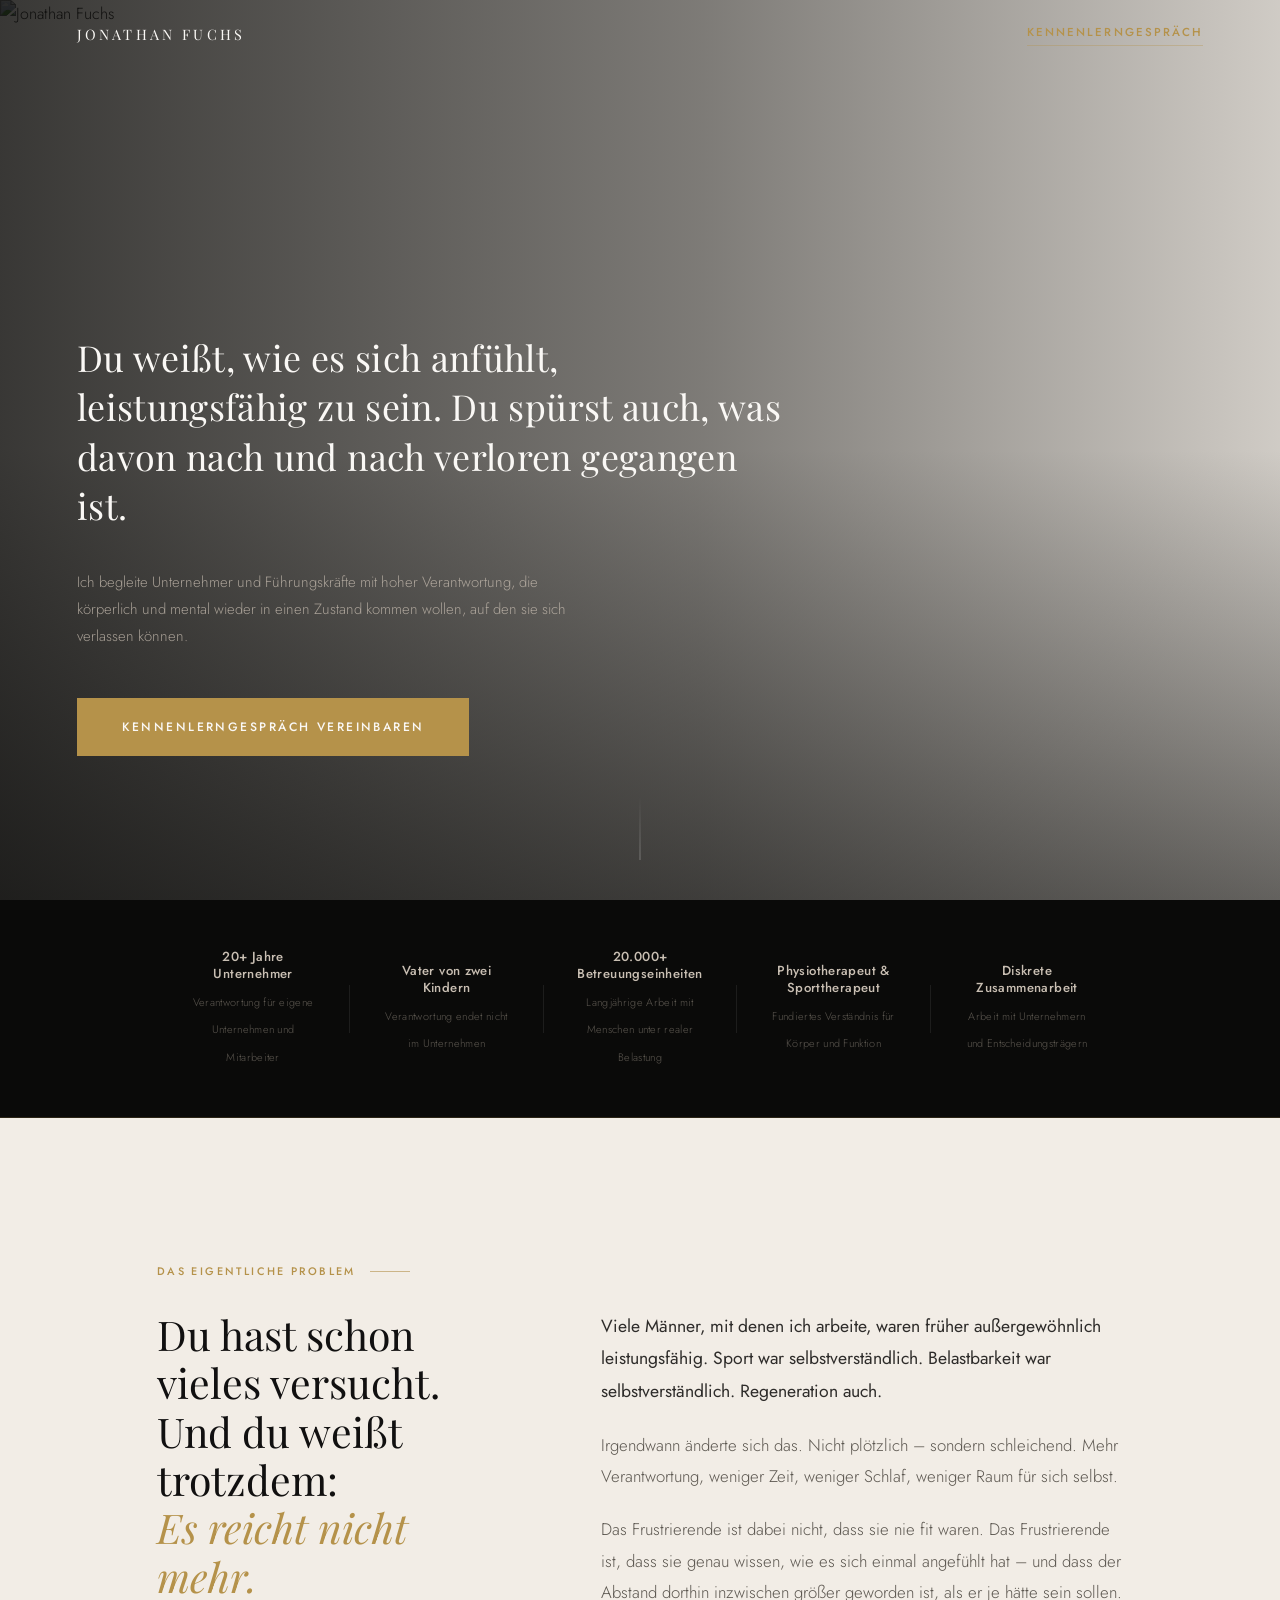
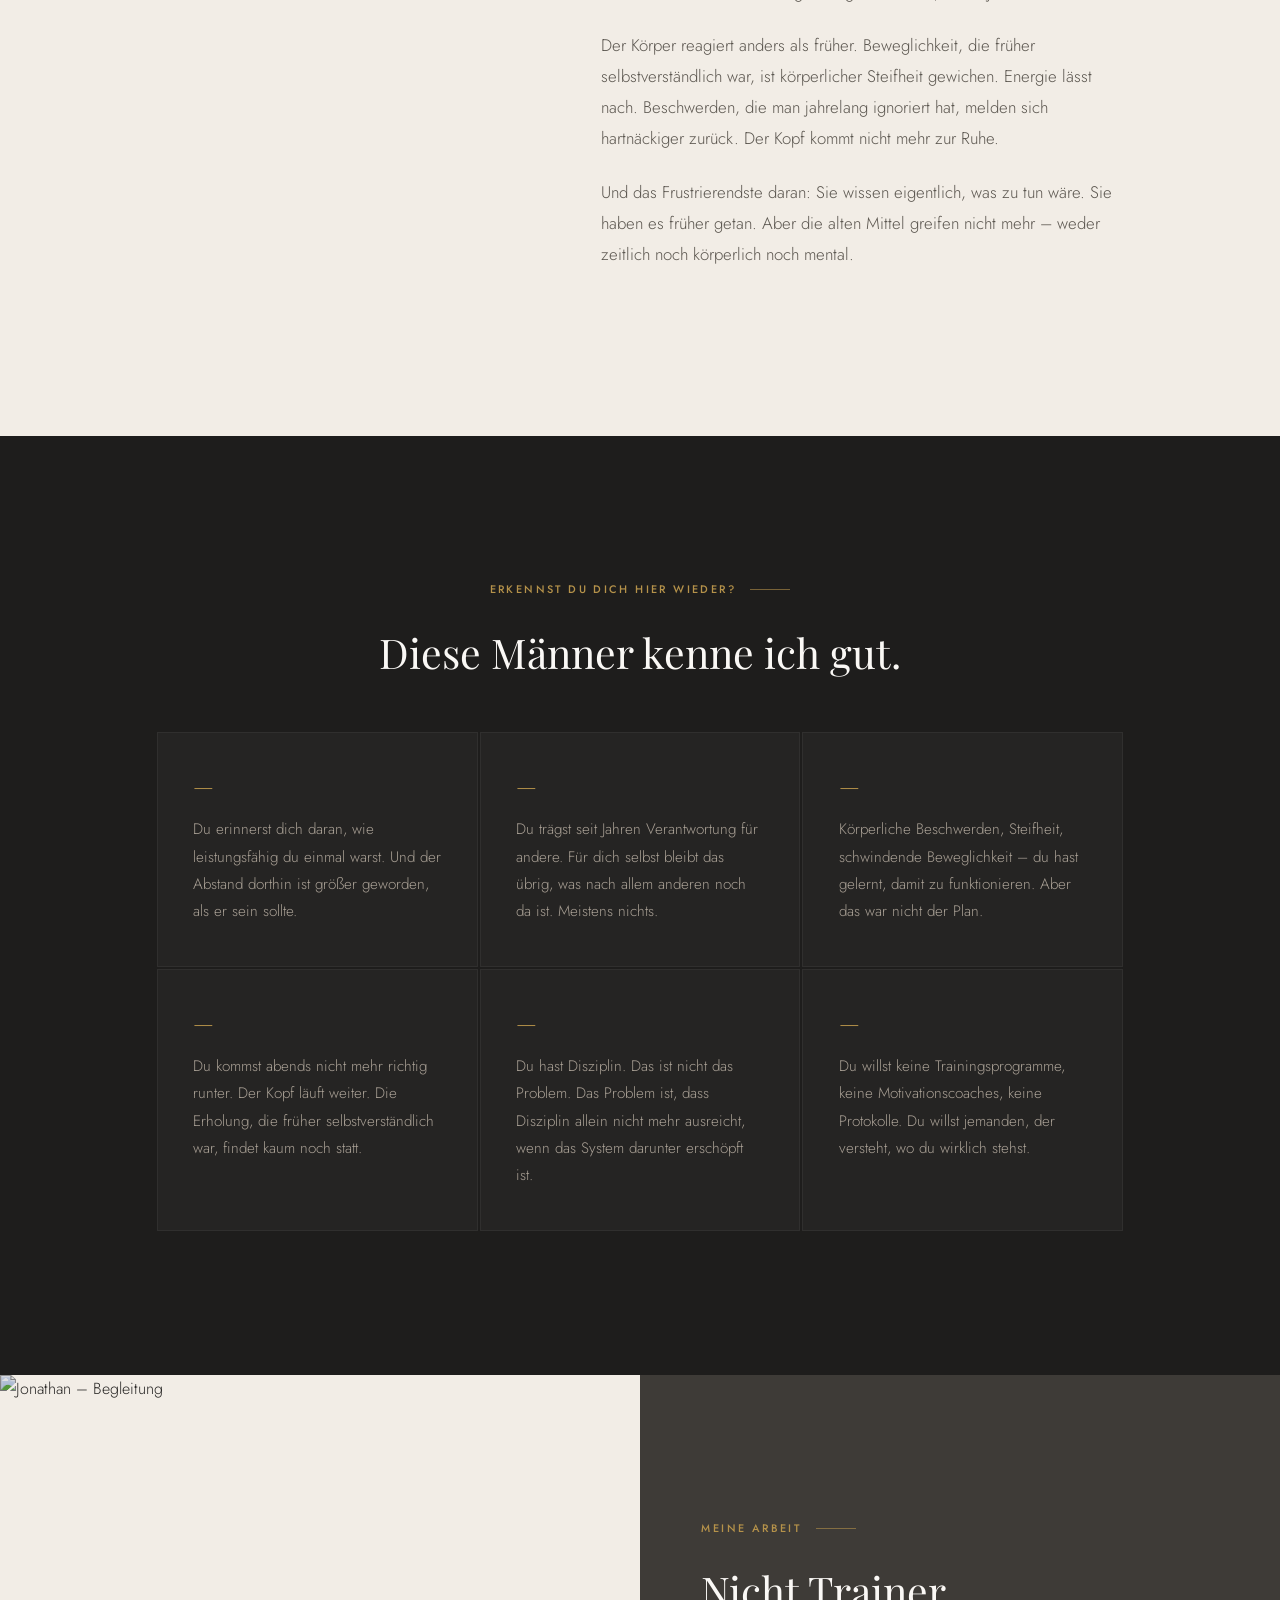
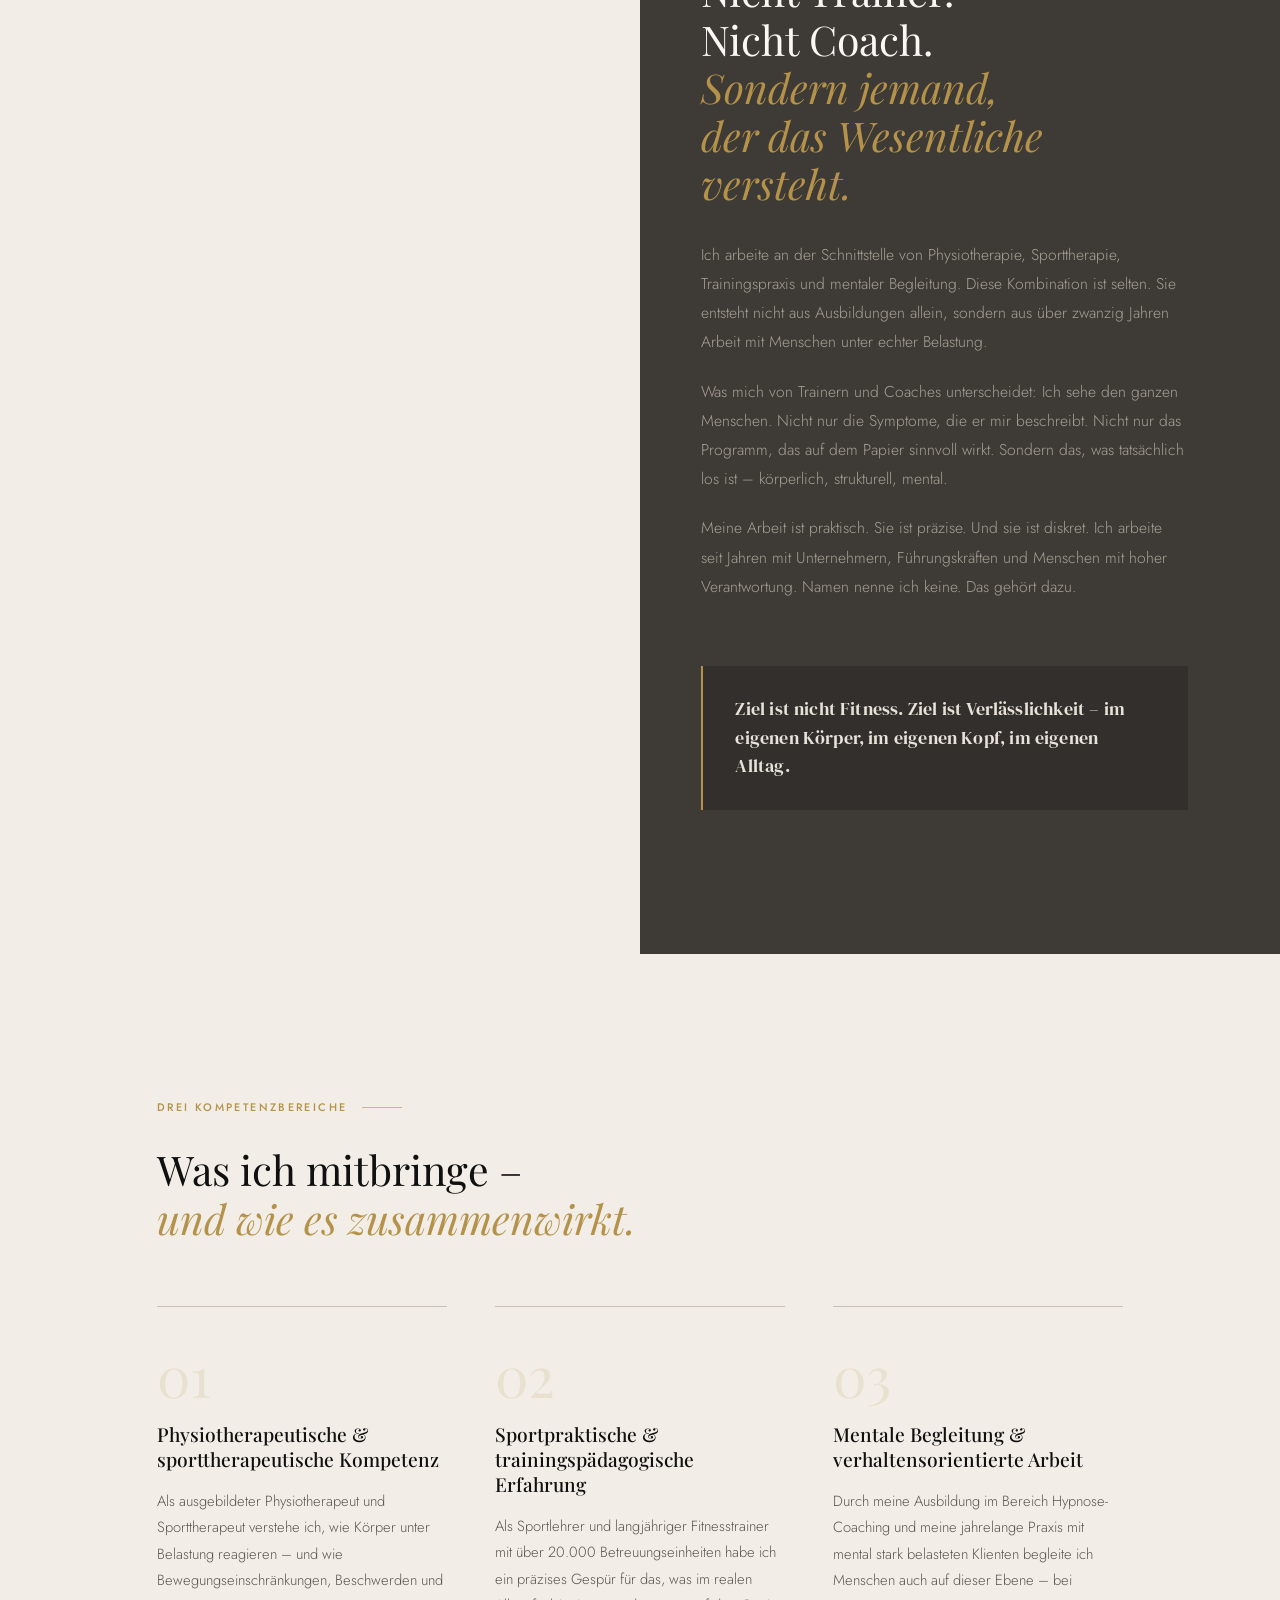
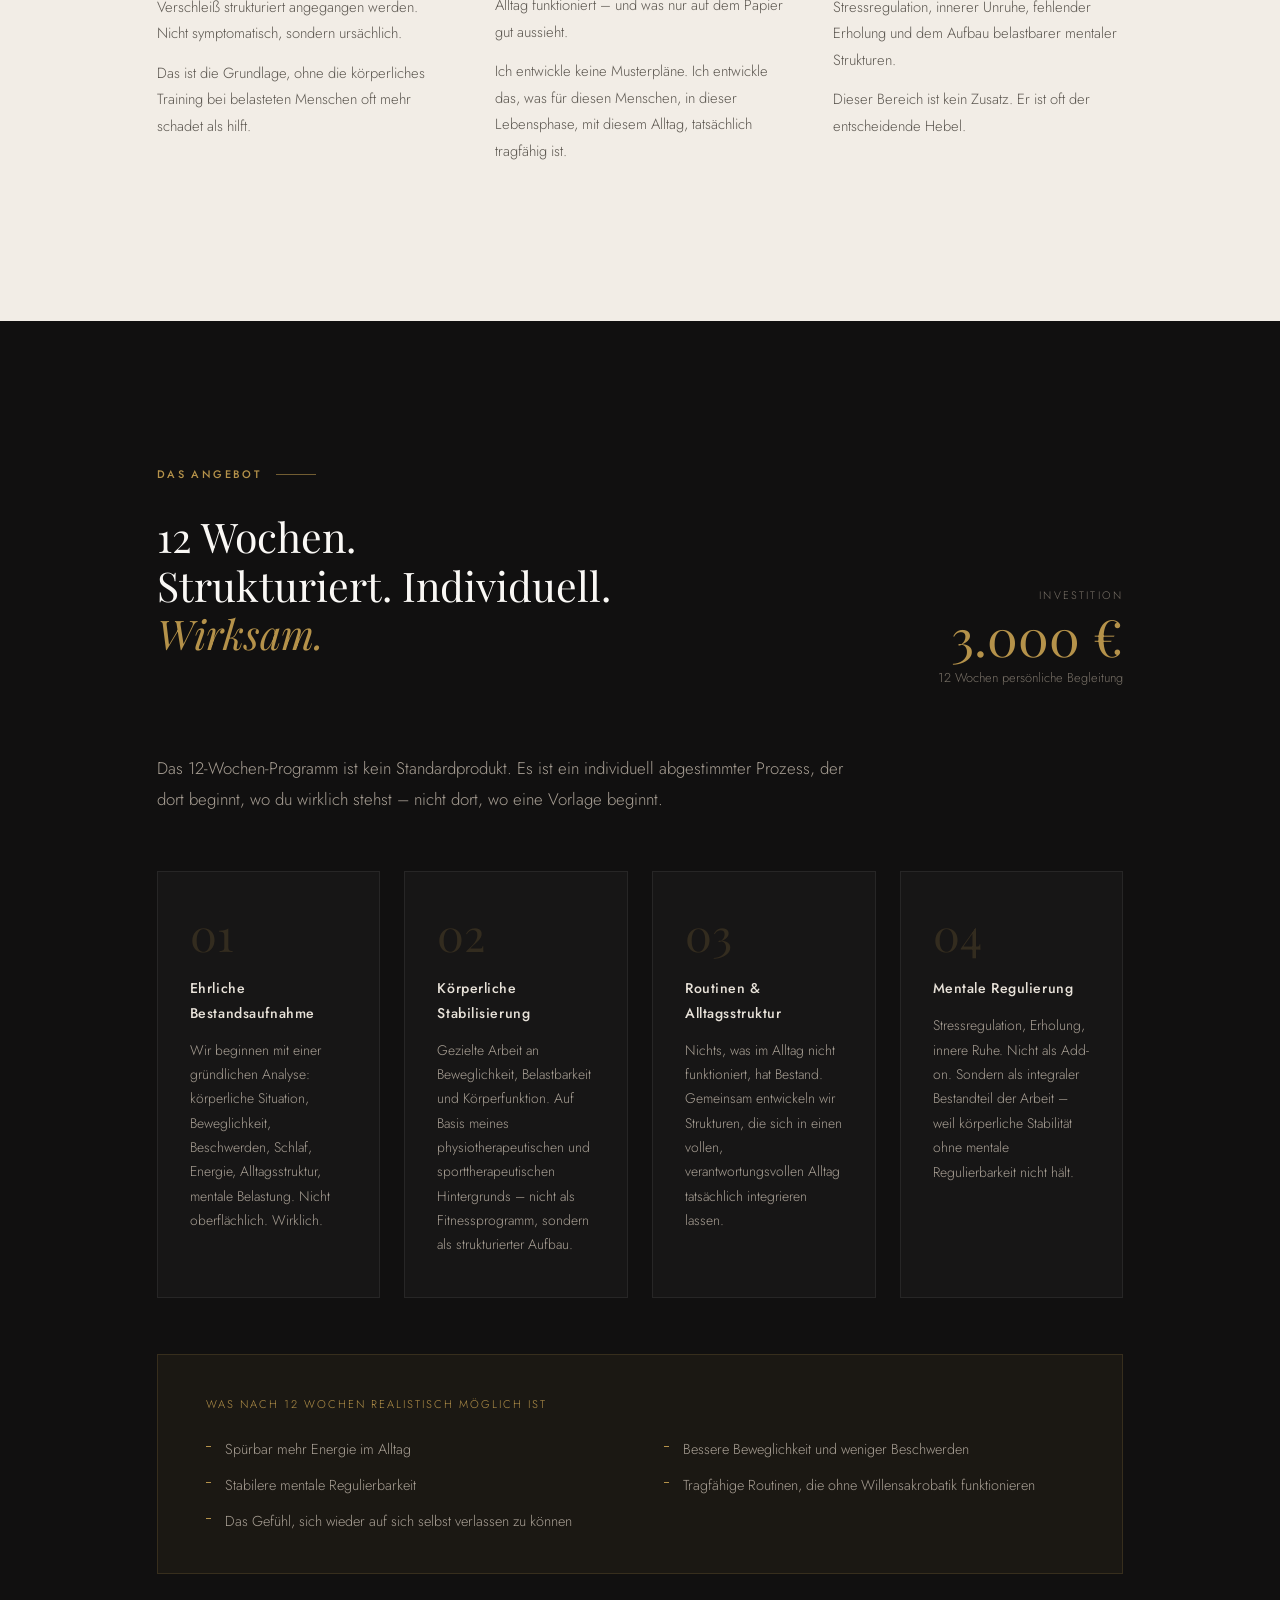
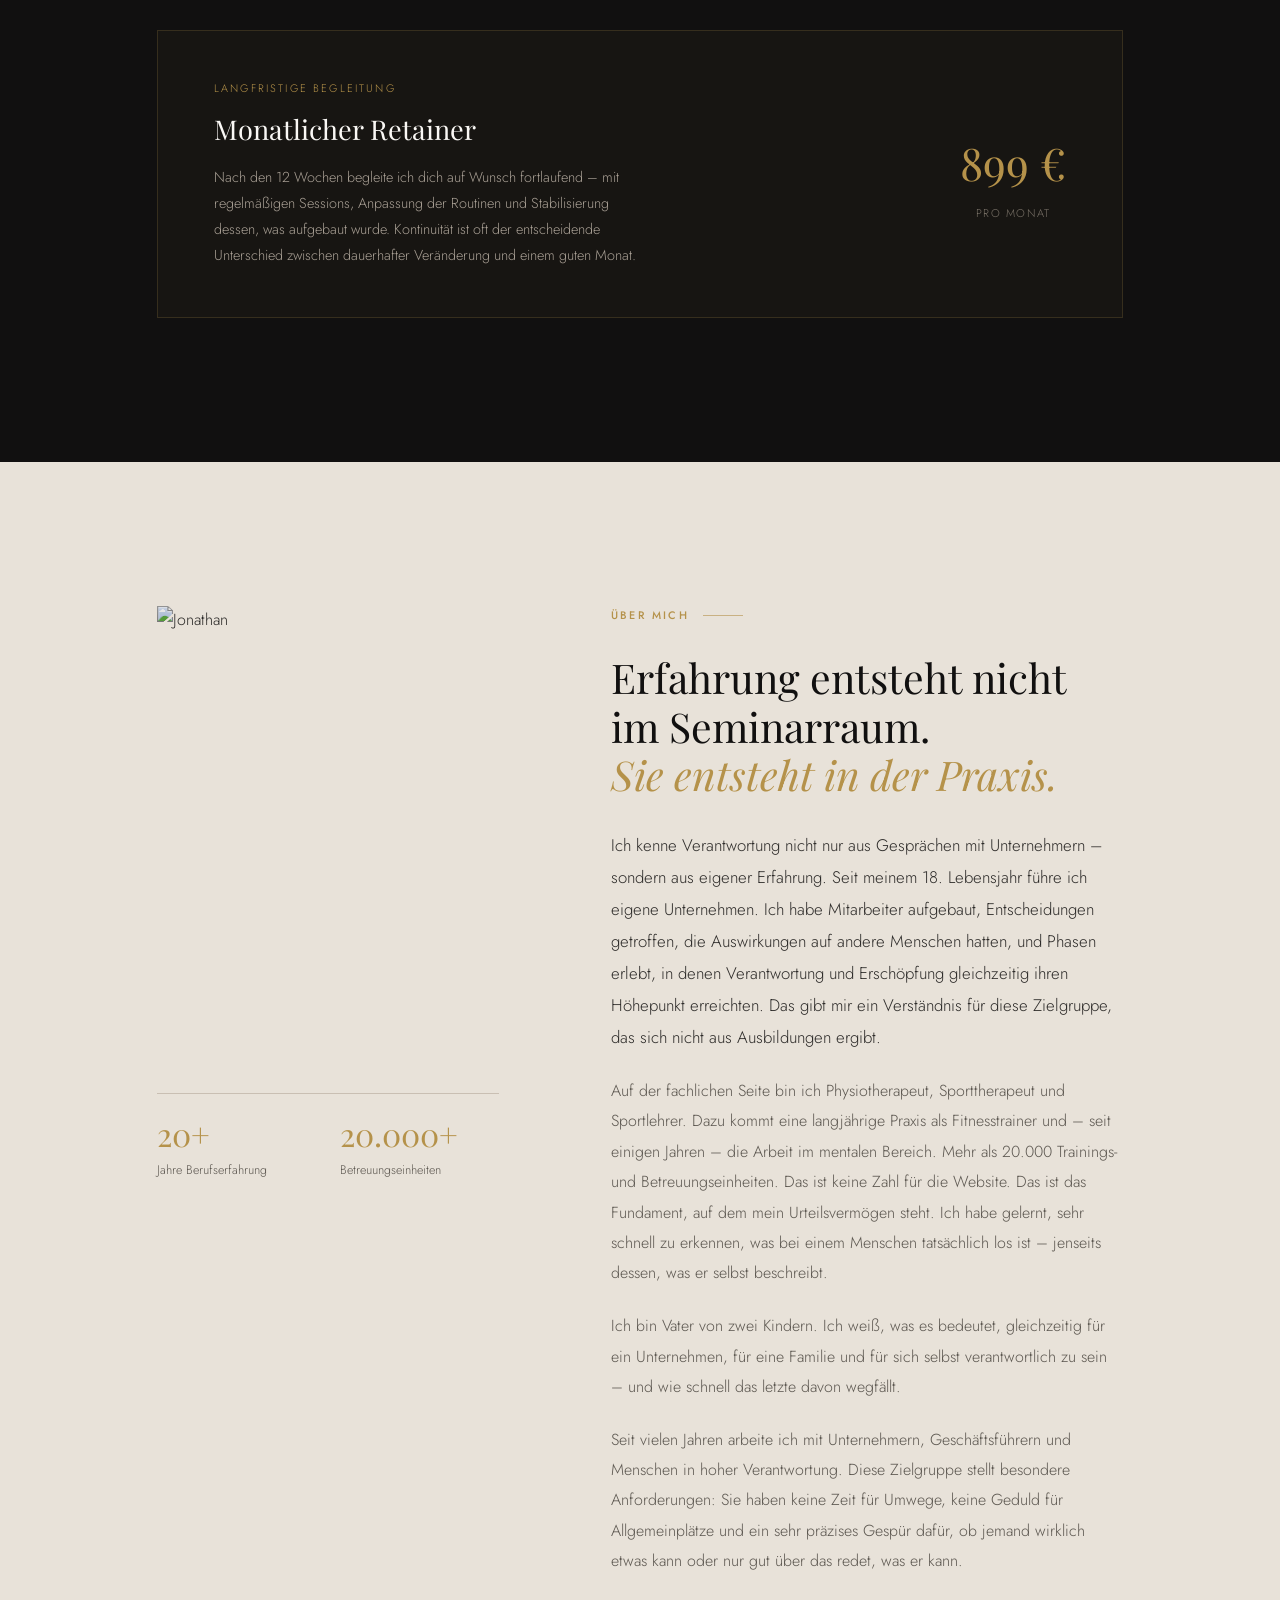
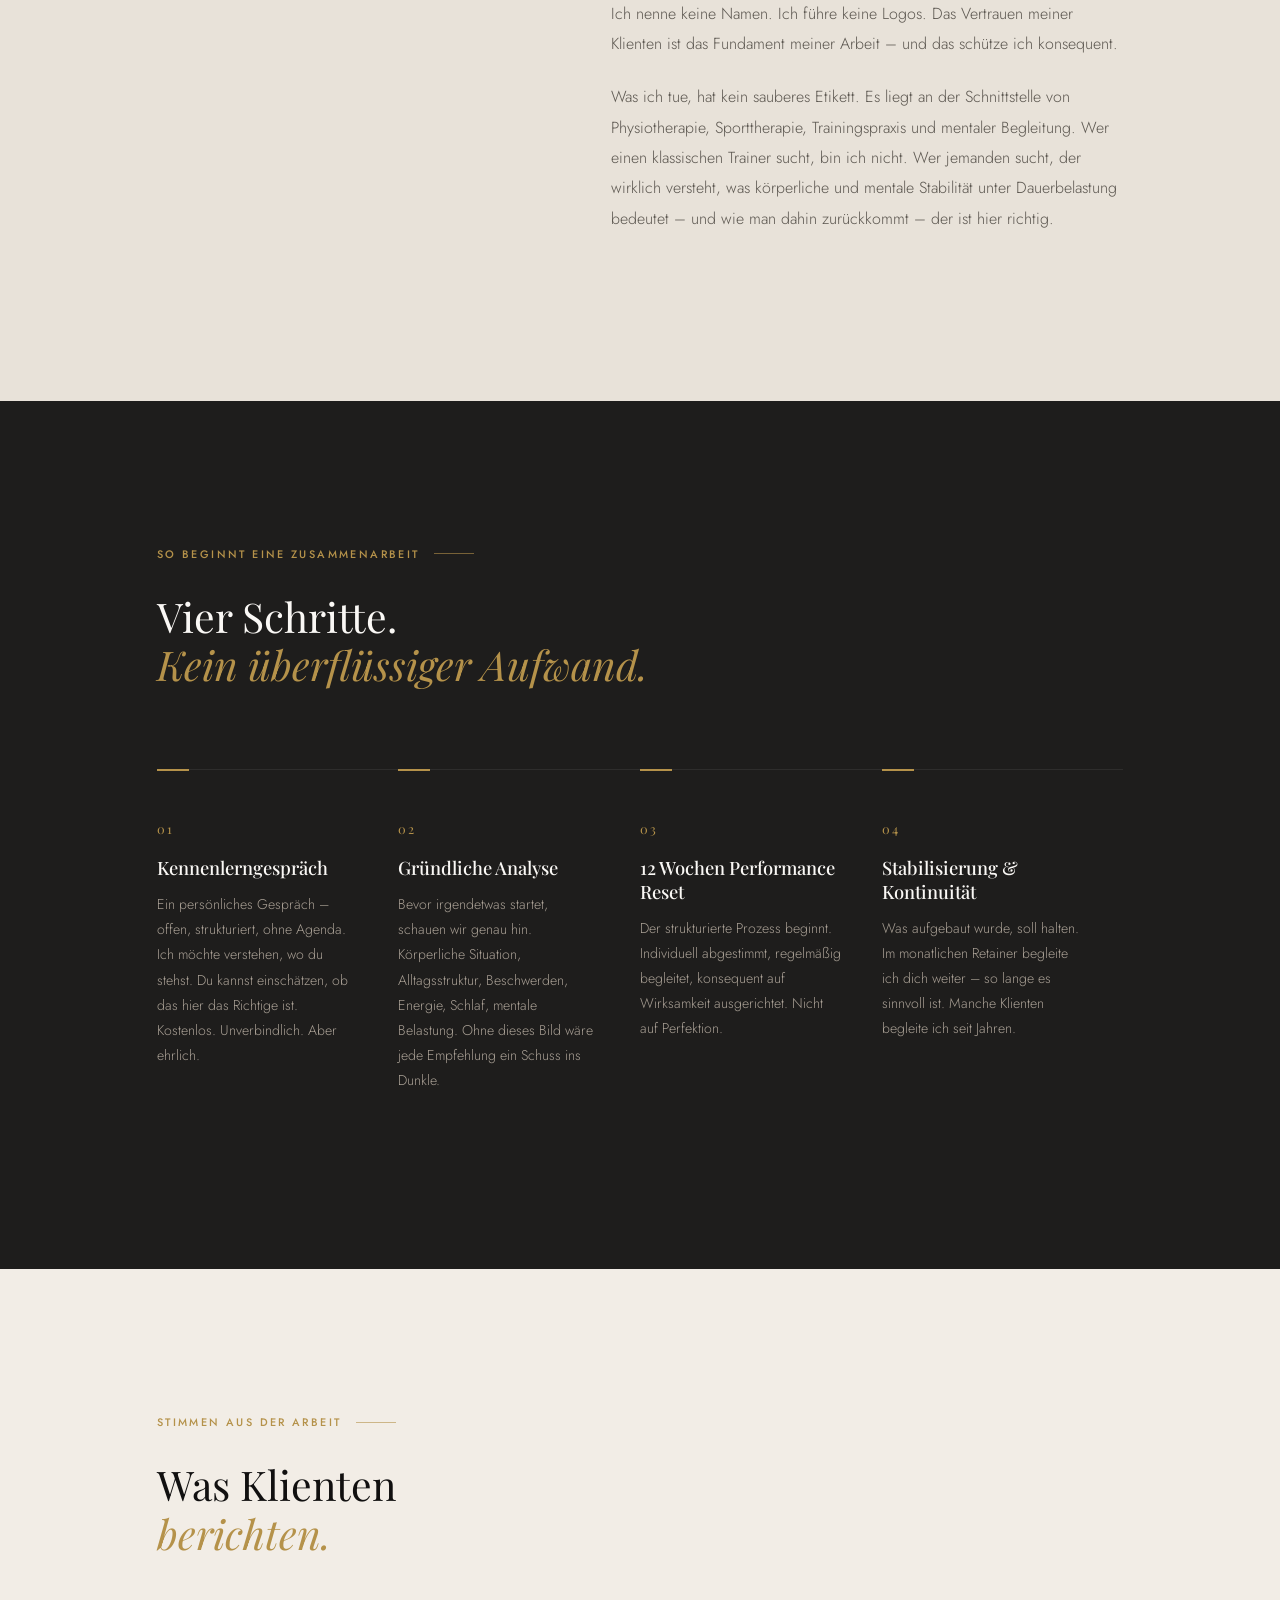
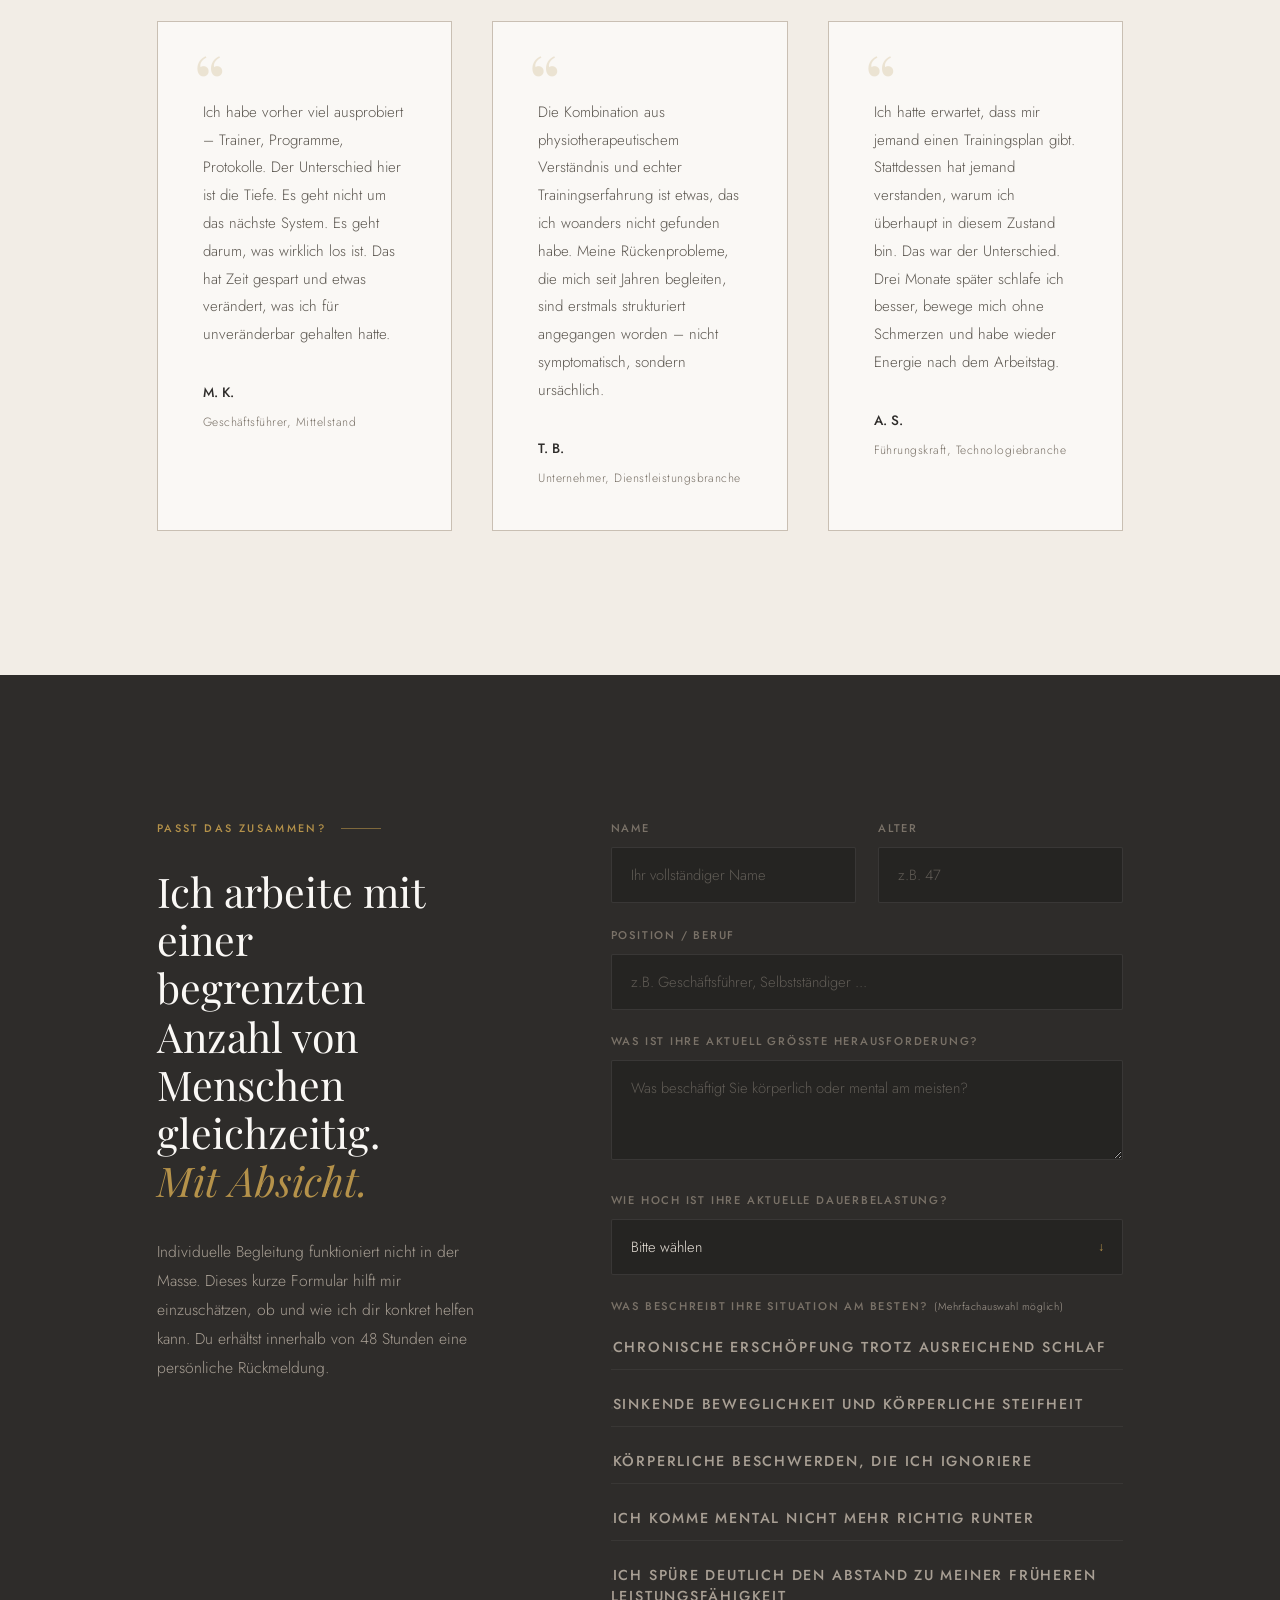
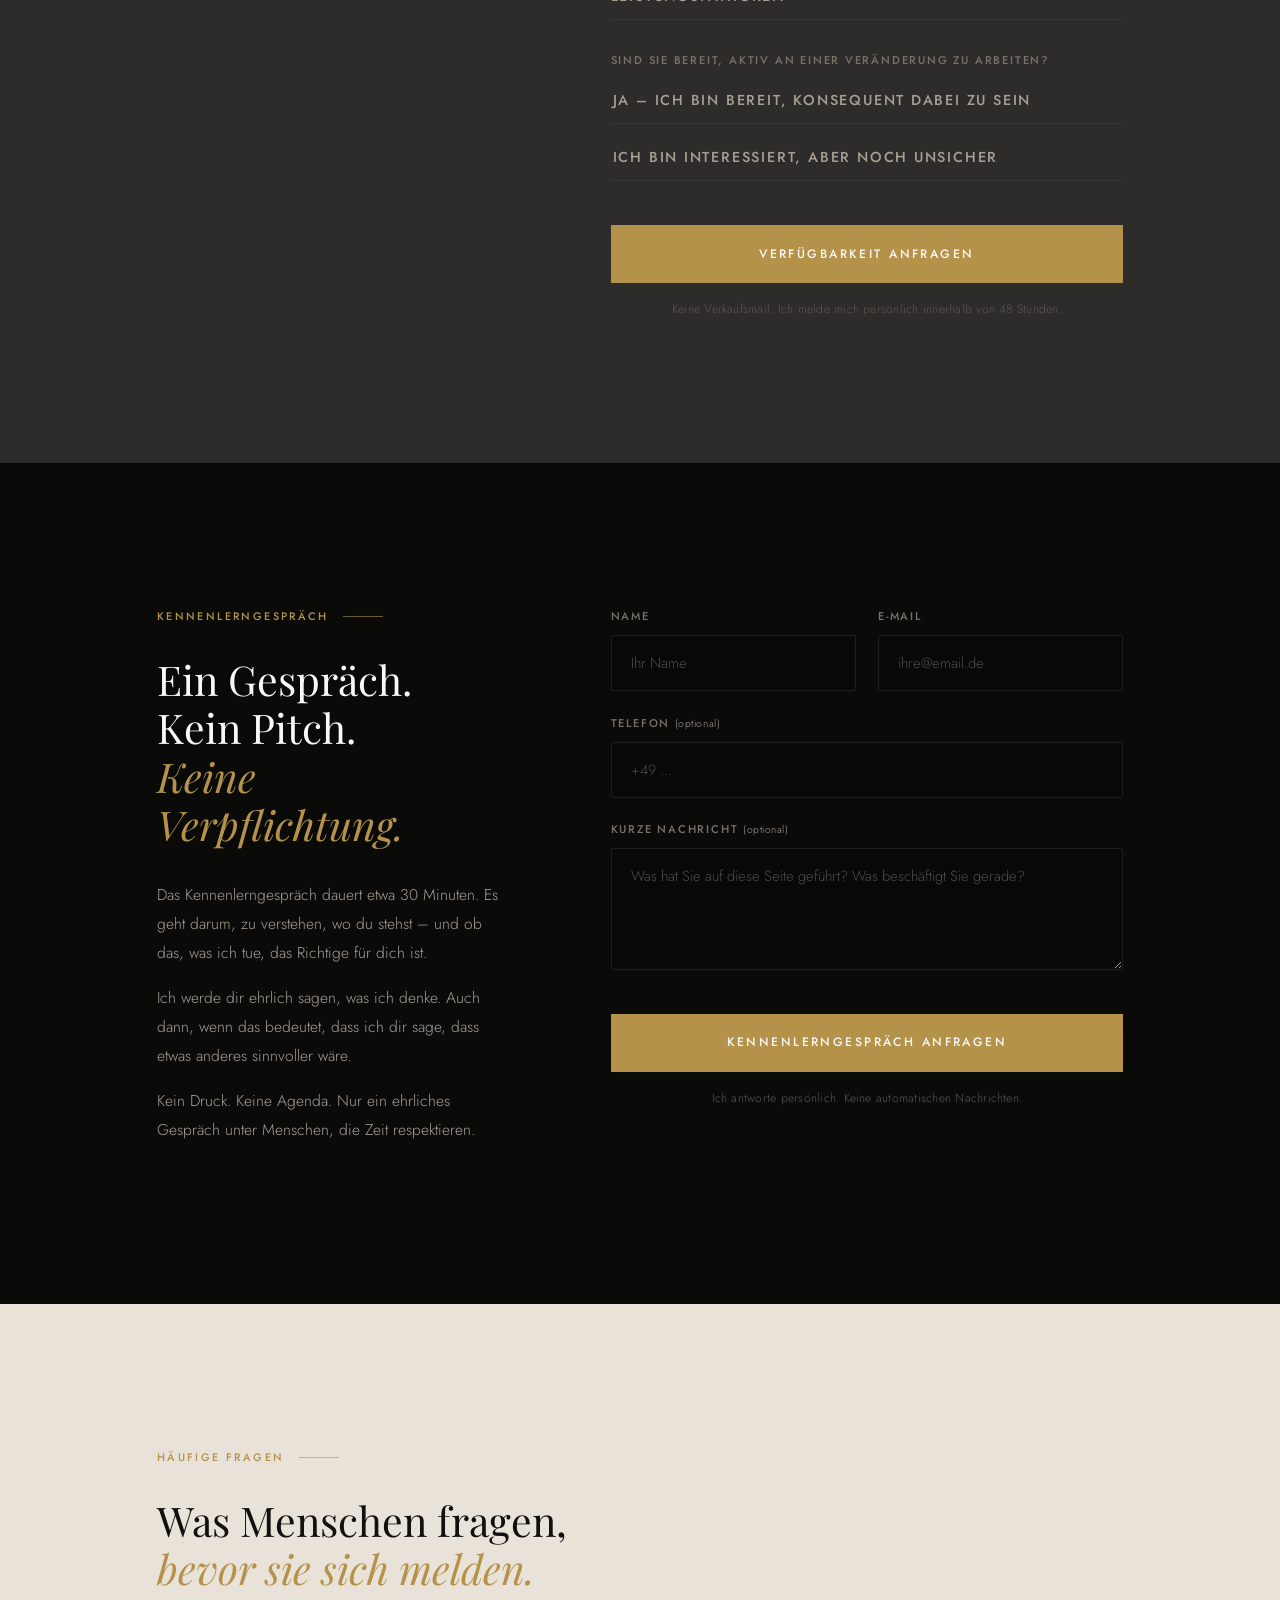
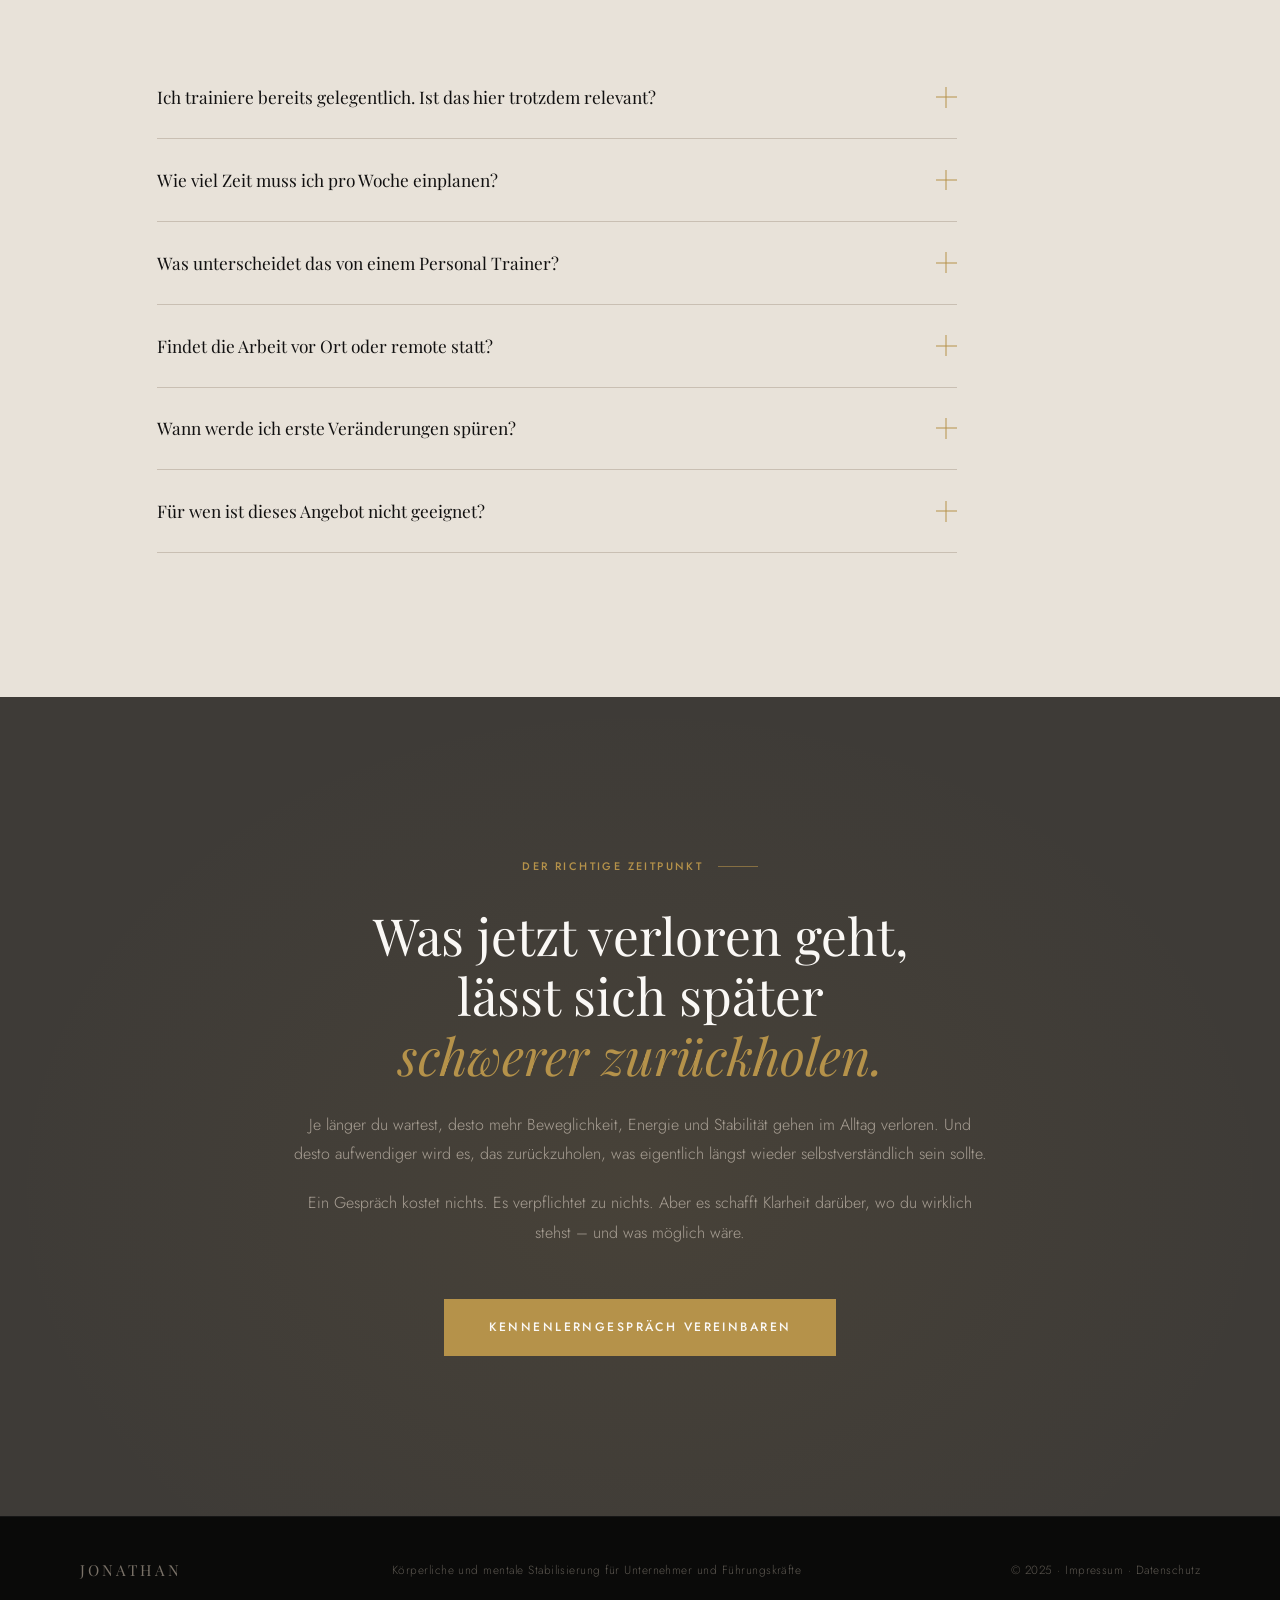
==== index.html @ be471a7c "Add files via upload" ====
<!DOCTYPE html>
<html lang="de">
<head>
  <meta charset="UTF-8">
  <meta name="viewport" content="width=device-width, initial-scale=1.0">
  <title>Jonathan – Körperliche und mentale Stabilisierung für Unternehmer</title>
  <link rel="preconnect" href="https://fonts.googleapis.com">
  <link rel="preconnect" href="https://fonts.gstatic.com" crossorigin>
  <link href="https://fonts.googleapis.com/css2?family=DM+Serif+Display&family=Playfair+Display:ital,wght@0,400;0,500;0,600;1,400;1,500&family=Jost:wght@300;400;500&display=swap" rel="stylesheet">
  <link rel="stylesheet" href="assets/css/style.css">
</head>
<body>

<!-- ══════════ NAV ══════════ -->
<nav id="nav">
  <div class="nav-logo">Jonathan Fuchs</div>
  <a href="#kennenlernen" class="nav-cta">Kennenlerngespräch</a>
</nav>

<!-- ══════════ HERO ══════════ -->
<section class="hero" id="hero">
  <div class="hero-bg">
    <img src="assets/images/hero-portrait.jpeg" alt="Jonathan Fuchs" loading="eager">
    <div class="hero-overlay"></div>
  </div>
  <div class="hero-content">
    <h1>Du weißt, wie es sich anfühlt, leistungsfähig zu sein. Du spürst auch, was davon nach und nach verloren gegangen ist.</h1>
    <p class="hero-sub">
      Ich begleite Unternehmer und Führungskräfte mit hoher Verantwortung, die körperlich und mental wieder in einen Zustand kommen wollen, auf den sie sich verlassen können.
    </p>
    <a href="#kennenlernen" class="btn-primary">Kennenlerngespräch vereinbaren</a>
  </div>
  <div class="hero-scroll-hint">
    <span></span>
  </div>
</section>

<!-- ══════════ TRUST STRIP ══════════ -->
<div class="trust-strip">
  <div class="trust-strip-inner">
    <div class="trust-item trust-item--dual">
      <strong>20+ Jahre Unternehmer</strong>
      <span>Verantwortung für eigene Unternehmen und Mitarbeiter</span>
    </div>
    <div class="trust-divider"></div>
    <div class="trust-item trust-item--dual">
      <strong>Vater von zwei Kindern</strong>
      <span>Verantwortung endet nicht im Unternehmen</span>
    </div>
    <div class="trust-divider"></div>
    <div class="trust-item trust-item--dual">
      <strong>20.000+ Betreuungseinheiten</strong>
      <span>Langjährige Arbeit mit Menschen unter realer Belastung</span>
    </div>
    <div class="trust-divider"></div>
    <div class="trust-item trust-item--dual">
      <strong>Physiotherapeut &amp; Sporttherapeut</strong>
      <span>Fundiertes Verständnis für Körper und Funktion</span>
    </div>
    <div class="trust-divider"></div>
    <div class="trust-item trust-item--dual">
      <strong>Diskrete Zusammenarbeit</strong>
      <span>Arbeit mit Unternehmern und Entscheidungsträgern</span>
    </div>
  </div>
</div>

<!-- ══════════ PROBLEM ══════════ -->
<section class="problem" id="problem">
  <div class="section-inner">
    <div class="section-label">Das eigentliche Problem</div>
    <div class="problem-grid">
      <div class="problem-left">
        <h2>Du hast schon vieles versucht.<br>Und du weißt trotzdem:<br><em>Es reicht nicht mehr.</em></h2>
      </div>
      <div class="problem-right">
        <p class="problem-lead">Viele Männer, mit denen ich arbeite, waren früher außergewöhnlich leistungsfähig. Sport war selbstverständlich. Belastbarkeit war selbstverständlich. Regeneration auch.</p>
        <p>Irgendwann änderte sich das. Nicht plötzlich – sondern schleichend. Mehr Verantwortung, weniger Zeit, weniger Schlaf, weniger Raum für sich selbst.</p>
        <p>Das Frustrierende ist dabei nicht, dass sie nie fit waren. Das Frustrierende ist, dass sie genau wissen, wie es sich einmal angefühlt hat – und dass der Abstand dorthin inzwischen größer geworden ist, als er je hätte sein sollen.</p>
        <p>Der Körper reagiert anders als früher. Beweglichkeit, die früher selbstverständlich war, ist körperlicher Steifheit gewichen. Energie lässt nach. Beschwerden, die man jahrelang ignoriert hat, melden sich hartnäckiger zurück. Der Kopf kommt nicht mehr zur Ruhe.</p>
        <p>Und das Frustrierendste daran: Sie wissen eigentlich, was zu tun wäre. Sie haben es früher getan. Aber die alten Mittel greifen nicht mehr – weder zeitlich noch körperlich noch mental.</p>
      </div>
    </div>
  </div>
</section>

<!-- ══════════ IDENTIFIKATION ══════════ -->
<section class="ident" id="ident">
  <div class="section-inner ident-inner">
    <div class="section-label" style="justify-content:center;">Erkennst du dich hier wieder?</div>
    <h2 class="text-center">Diese Männer kenne ich gut.</h2>
    <div class="ident-grid">
      <div class="ident-card">
        <div class="ident-card-icon">—</div>
        <p>Du erinnerst dich daran, wie leistungsfähig du einmal warst. Und der Abstand dorthin ist größer geworden, als er sein sollte.</p>
      </div>
      <div class="ident-card">
        <div class="ident-card-icon">—</div>
        <p>Du trägst seit Jahren Verantwortung für andere. Für dich selbst bleibt das übrig, was nach allem anderen noch da ist. Meistens nichts.</p>
      </div>
      <div class="ident-card">
        <div class="ident-card-icon">—</div>
        <p>Körperliche Beschwerden, Steifheit, schwindende Beweglichkeit – du hast gelernt, damit zu funktionieren. Aber das war nicht der Plan.</p>
      </div>
      <div class="ident-card">
        <div class="ident-card-icon">—</div>
        <p>Du kommst abends nicht mehr richtig runter. Der Kopf läuft weiter. Die Erholung, die früher selbstverständlich war, findet kaum noch statt.</p>
      </div>
      <div class="ident-card">
        <div class="ident-card-icon">—</div>
        <p>Du hast Disziplin. Das ist nicht das Problem. Das Problem ist, dass Disziplin allein nicht mehr ausreicht, wenn das System darunter erschöpft ist.</p>
      </div>
      <div class="ident-card">
        <div class="ident-card-icon">—</div>
        <p>Du willst keine Trainingsprogramme, keine Motivationscoaches, keine Protokolle. Du willst jemanden, der versteht, wo du wirklich stehst.</p>
      </div>
    </div>
  </div>
</section>

<!-- ══════════ LÖSUNG ══════════ -->
<section class="solution" id="solution">
  <div class="solution-image-col">
    <img src="assets/images/solution-portrait.jpeg" alt="Jonathan – Begleitung">
  </div>
  <div class="solution-content-col">
    <div class="section-label">Meine Arbeit</div>
    <h2>Nicht Trainer.<br>Nicht Coach.<br><em>Sondern jemand,<br>der das Wesentliche<br>versteht.</em></h2>
    <p>Ich arbeite an der Schnittstelle von Physiotherapie, Sporttherapie, Trainingspraxis und mentaler Begleitung. Diese Kombination ist selten. Sie entsteht nicht aus Ausbildungen allein, sondern aus über zwanzig Jahren Arbeit mit Menschen unter echter Belastung.</p>
    <p>Was mich von Trainern und Coaches unterscheidet: Ich sehe den ganzen Menschen. Nicht nur die Symptome, die er mir beschreibt. Nicht nur das Programm, das auf dem Papier sinnvoll wirkt. Sondern das, was tatsächlich los ist – körperlich, strukturell, mental.</p>
    <p>Meine Arbeit ist praktisch. Sie ist präzise. Und sie ist diskret. Ich arbeite seit Jahren mit Unternehmern, Führungskräften und Menschen mit hoher Verantwortung. Namen nenne ich keine. Das gehört dazu.</p>
    <div class="promise-bar">
      <p>Ziel ist nicht Fitness. Ziel ist Verlässlichkeit – im eigenen Körper, im eigenen Kopf, im eigenen Alltag.</p>
    </div>
  </div>
</section>

<!-- ══════════ KOMPETENZEN ══════════ -->
<section class="competencies" id="kompetenzen">
  <div class="section-inner">
    <div class="section-label">Drei Kompetenzbereiche</div>
    <h2>Was ich mitbringe –<br><em>und wie es zusammenwirkt.</em></h2>
    <div class="comp-grid">
      <div class="comp-card">
        <div class="comp-num">01</div>
        <h3>Physiotherapeutische &amp; sporttherapeutische Kompetenz</h3>
        <p>Als ausgebildeter Physiotherapeut und Sporttherapeut verstehe ich, wie Körper unter Belastung reagieren – und wie Bewegungseinschränkungen, Beschwerden und Verschleiß strukturiert angegangen werden. Nicht symptomatisch, sondern ursächlich.</p>
        <p>Das ist die Grundlage, ohne die körperliches Training bei belasteten Menschen oft mehr schadet als hilft.</p>
      </div>
      <div class="comp-card">
        <div class="comp-num">02</div>
        <h3>Sportpraktische &amp; trainingspädagogische Erfahrung</h3>
        <p>Als Sportlehrer und langjähriger Fitnesstrainer mit über 20.000 Betreuungseinheiten habe ich ein präzises Gespür für das, was im realen Alltag funktioniert – und was nur auf dem Papier gut aussieht.</p>
        <p>Ich entwickle keine Musterpläne. Ich entwickle das, was für diesen Menschen, in dieser Lebensphase, mit diesem Alltag, tatsächlich tragfähig ist.</p>
      </div>
      <div class="comp-card">
        <div class="comp-num">03</div>
        <h3>Mentale Begleitung &amp; verhaltensorientierte Arbeit</h3>
        <p>Durch meine Ausbildung im Bereich Hypnose-Coaching und meine jahrelange Praxis mit mental stark belasteten Klienten begleite ich Menschen auch auf dieser Ebene – bei Stressregulation, innerer Unruhe, fehlender Erholung und dem Aufbau belastbarer mentaler Strukturen.</p>
        <p>Dieser Bereich ist kein Zusatz. Er ist oft der entscheidende Hebel.</p>
      </div>
    </div>
  </div>
</section>

<!-- ══════════ PROGRAMM ══════════ -->
<section class="program" id="programm">
  <div class="section-inner">
    <div class="program-header">
      <div>
        <div class="section-label">Das Angebot</div>
        <h2>12 Wochen.<br>Strukturiert. Individuell.<br><em>Wirksam.</em></h2>
      </div>
      <div class="program-price-block">
        <div class="program-price-label">Investition</div>
        <div class="program-price-num">3.000 €</div>
        <div class="program-price-sub">12 Wochen persönliche Begleitung</div>
      </div>
    </div>

    <div class="program-body">
      <p class="program-lead">Das 12-Wochen-Programm ist kein Standardprodukt. Es ist ein individuell abgestimmter Prozess, der dort beginnt, wo du wirklich stehst – nicht dort, wo eine Vorlage beginnt.</p>

      <div class="program-cards">
        <div class="program-card">
          <div class="pc-num">01</div>
          <div class="pc-title">Ehrliche Bestandsaufnahme</div>
          <p class="pc-text">Wir beginnen mit einer gründlichen Analyse: körperliche Situation, Beweglichkeit, Beschwerden, Schlaf, Energie, Alltagsstruktur, mentale Belastung. Nicht oberflächlich. Wirklich.</p>
        </div>
        <div class="program-card">
          <div class="pc-num">02</div>
          <div class="pc-title">Körperliche Stabilisierung</div>
          <p class="pc-text">Gezielte Arbeit an Beweglichkeit, Belastbarkeit und Körperfunktion. Auf Basis meines physiotherapeutischen und sporttherapeutischen Hintergrunds – nicht als Fitnessprogramm, sondern als strukturierter Aufbau.</p>
        </div>
        <div class="program-card">
          <div class="pc-num">03</div>
          <div class="pc-title">Routinen &amp; Alltagsstruktur</div>
          <p class="pc-text">Nichts, was im Alltag nicht funktioniert, hat Bestand. Gemeinsam entwickeln wir Strukturen, die sich in einen vollen, verantwortungsvollen Alltag tatsächlich integrieren lassen.</p>
        </div>
        <div class="program-card">
          <div class="pc-num">04</div>
          <div class="pc-title">Mentale Regulierung</div>
          <p class="pc-text">Stressregulation, Erholung, innere Ruhe. Nicht als Add-on. Sondern als integraler Bestandteil der Arbeit – weil körperliche Stabilität ohne mentale Regulierbarkeit nicht hält.</p>
        </div>
      </div>

      <div class="program-result">
        <div class="pr-label">Was nach 12 Wochen realistisch möglich ist</div>
        <div class="pr-list">
          <div class="pr-item">Spürbar mehr Energie im Alltag</div>
          <div class="pr-item">Bessere Beweglichkeit und weniger Beschwerden</div>
          <div class="pr-item">Stabilere mentale Regulierbarkeit</div>
          <div class="pr-item">Tragfähige Routinen, die ohne Willensakrobatik funktionieren</div>
          <div class="pr-item">Das Gefühl, sich wieder auf sich selbst verlassen zu können</div>
        </div>
      </div>
    </div>

    <div class="retainer-block">
      <div class="retainer-left">
        <div class="retainer-eyebrow">Langfristige Begleitung</div>
        <div class="retainer-title">Monatlicher Retainer</div>
        <p class="retainer-text">Nach den 12 Wochen begleite ich dich auf Wunsch fortlaufend – mit regelmäßigen Sessions, Anpassung der Routinen und Stabilisierung dessen, was aufgebaut wurde. Kontinuität ist oft der entscheidende Unterschied zwischen dauerhafter Veränderung und einem guten Monat.</p>
      </div>
      <div class="retainer-right">
        <div class="retainer-price">899 €</div>
        <div class="retainer-period">pro Monat</div>
      </div>
    </div>
  </div>
</section>

<!-- ══════════ ÜBER MICH ══════════ -->
<section class="about" id="ueber-mich">
  <div class="section-inner">
    <div class="about-grid">
      <div class="about-image-col">
        <div class="about-image-wrap">
          <img src="assets/images/about-portrait.jpeg" alt="Jonathan">
        </div>
        <div class="about-stats">
          <div class="about-stat">
            <strong>20+</strong>
            <span>Jahre Berufserfahrung</span>
          </div>
          <div class="about-stat">
            <strong>20.000+</strong>
            <span>Betreuungseinheiten</span>
          </div>
        </div>
      </div>
      <div class="about-text-col">
        <div class="section-label">Über mich</div>
        <h2>Erfahrung entsteht nicht<br>im Seminarraum.<br><em>Sie entsteht in der Praxis.</em></h2>

        <p>Ich kenne Verantwortung nicht nur aus Gesprächen mit Unternehmern – sondern aus eigener Erfahrung. Seit meinem 18. Lebensjahr führe ich eigene Unternehmen. Ich habe Mitarbeiter aufgebaut, Entscheidungen getroffen, die Auswirkungen auf andere Menschen hatten, und Phasen erlebt, in denen Verantwortung und Erschöpfung gleichzeitig ihren Höhepunkt erreichten. Das gibt mir ein Verständnis für diese Zielgruppe, das sich nicht aus Ausbildungen ergibt.</p>

        <p>Auf der fachlichen Seite bin ich Physiotherapeut, Sporttherapeut und Sportlehrer. Dazu kommt eine langjährige Praxis als Fitnesstrainer und – seit einigen Jahren – die Arbeit im mentalen Bereich. Mehr als 20.000 Trainings- und Betreuungseinheiten. Das ist keine Zahl für die Website. Das ist das Fundament, auf dem mein Urteilsvermögen steht. Ich habe gelernt, sehr schnell zu erkennen, was bei einem Menschen tatsächlich los ist – jenseits dessen, was er selbst beschreibt.</p>

        <p>Ich bin Vater von zwei Kindern. Ich weiß, was es bedeutet, gleichzeitig für ein Unternehmen, für eine Familie und für sich selbst verantwortlich zu sein – und wie schnell das letzte davon wegfällt.</p>

        <p>Seit vielen Jahren arbeite ich mit Unternehmern, Geschäftsführern und Menschen in hoher Verantwortung. Diese Zielgruppe stellt besondere Anforderungen: Sie haben keine Zeit für Umwege, keine Geduld für Allgemeinplätze und ein sehr präzises Gespür dafür, ob jemand wirklich etwas kann oder nur gut über das redet, was er kann.</p>

        <p>Ich nenne keine Namen. Ich führe keine Logos. Das Vertrauen meiner Klienten ist das Fundament meiner Arbeit – und das schütze ich konsequent.</p>

        <p>Was ich tue, hat kein sauberes Etikett. Es liegt an der Schnittstelle von Physiotherapie, Sporttherapie, Trainingspraxis und mentaler Begleitung. Wer einen klassischen Trainer sucht, bin ich nicht. Wer jemanden sucht, der wirklich versteht, was körperliche und mentale Stabilität unter Dauerbelastung bedeutet – und wie man dahin zurückkommt – der ist hier richtig.</p>
      </div>
    </div>
  </div>
</section>

<!-- ══════════ PROZESS ══════════ -->
<section class="process" id="prozess">
  <div class="section-inner">
    <div class="section-label">So beginnt eine Zusammenarbeit</div>
    <h2>Vier Schritte.<br><em>Kein überflüssiger Aufwand.</em></h2>
    <div class="process-steps">
      <div class="process-step">
        <div class="step-marker">01</div>
        <h3>Kennenlerngespräch</h3>
        <p>Ein persönliches Gespräch – offen, strukturiert, ohne Agenda. Ich möchte verstehen, wo du stehst. Du kannst einschätzen, ob das hier das Richtige ist. Kostenlos. Unverbindlich. Aber ehrlich.</p>
      </div>
      <div class="process-step">
        <div class="step-marker">02</div>
        <h3>Gründliche Analyse</h3>
        <p>Bevor irgendetwas startet, schauen wir genau hin. Körperliche Situation, Alltagsstruktur, Beschwerden, Energie, Schlaf, mentale Belastung. Ohne dieses Bild wäre jede Empfehlung ein Schuss ins Dunkle.</p>
      </div>
      <div class="process-step">
        <div class="step-marker">03</div>
        <h3>12 Wochen Performance Reset</h3>
        <p>Der strukturierte Prozess beginnt. Individuell abgestimmt, regelmäßig begleitet, konsequent auf Wirksamkeit ausgerichtet. Nicht auf Perfektion.</p>
      </div>
      <div class="process-step">
        <div class="step-marker">04</div>
        <h3>Stabilisierung &amp; Kontinuität</h3>
        <p>Was aufgebaut wurde, soll halten. Im monatlichen Retainer begleite ich dich weiter – so lange es sinnvoll ist. Manche Klienten begleite ich seit Jahren.</p>
      </div>
    </div>
  </div>
</section>

<!-- ══════════ TESTIMONIALS ══════════ -->
<section class="testimonials" id="referenzen">
  <div class="section-inner">
    <div class="section-label">Stimmen aus der Arbeit</div>
    <h2>Was Klienten<br><em>berichten.</em></h2>
    <div class="testimonials-grid">
      <div class="testi-card">
        <p class="testi-text">Ich habe vorher viel ausprobiert – Trainer, Programme, Protokolle. Der Unterschied hier ist die Tiefe. Es geht nicht um das nächste System. Es geht darum, was wirklich los ist. Das hat Zeit gespart und etwas verändert, was ich für unveränderbar gehalten hatte.</p>
        <div class="testi-author">
          <strong>M. K.</strong>
          <span>Geschäftsführer, Mittelstand</span>
        </div>
      </div>
      <div class="testi-card">
        <p class="testi-text">Die Kombination aus physiotherapeutischem Verständnis und echter Trainingserfahrung ist etwas, das ich woanders nicht gefunden habe. Meine Rückenprobleme, die mich seit Jahren begleiten, sind erstmals strukturiert angegangen worden – nicht symptomatisch, sondern ursächlich.</p>
        <div class="testi-author">
          <strong>T. B.</strong>
          <span>Unternehmer, Dienstleistungsbranche</span>
        </div>
      </div>
      <div class="testi-card">
        <p class="testi-text">Ich hatte erwartet, dass mir jemand einen Trainingsplan gibt. Stattdessen hat jemand verstanden, warum ich überhaupt in diesem Zustand bin. Das war der Unterschied. Drei Monate später schlafe ich besser, bewege mich ohne Schmerzen und habe wieder Energie nach dem Arbeitstag.</p>
        <div class="testi-author">
          <strong>A. S.</strong>
          <span>Führungskraft, Technologiebranche</span>
        </div>
      </div>
    </div>
  </div>
</section>

<!-- ══════════ QUALIFIZIERUNG ══════════ -->
<section class="qualify" id="qualifizierung">
  <div class="section-inner">
    <div class="qualify-grid">
      <div class="qualify-intro">
        <div class="section-label">Passt das zusammen?</div>
        <h2>Ich arbeite mit einer<br>begrenzten Anzahl von<br>Menschen gleichzeitig.<br><em>Mit Absicht.</em></h2>
        <p>Individuelle Begleitung funktioniert nicht in der Masse. Dieses kurze Formular hilft mir einzuschätzen, ob und wie ich dir konkret helfen kann. Du erhältst innerhalb von 48 Stunden eine persönliche Rückmeldung.</p>
      </div>
      <div class="qualify-form">
        <form id="qualifyForm" novalidate>
          <div class="form-row-2">
            <div class="form-field">
              <label for="q-name">Name</label>
              <input type="text" id="q-name" name="name" placeholder="Ihr vollständiger Name" required>
            </div>
            <div class="form-field">
              <label for="q-age">Alter</label>
              <input type="number" id="q-age" name="age" placeholder="z.B. 47" min="30" max="70">
            </div>
          </div>
          <div class="form-field">
            <label for="q-role">Position / Beruf</label>
            <input type="text" id="q-role" name="role" placeholder="z.B. Geschäftsführer, Selbstständiger ...">
          </div>
          <div class="form-field">
            <label for="q-challenge">Was ist Ihre aktuell größte Herausforderung?</label>
            <textarea id="q-challenge" name="challenge" rows="3" placeholder="Was beschäftigt Sie körperlich oder mental am meisten?"></textarea>
          </div>
          <div class="form-field">
            <label for="q-load">Wie hoch ist Ihre aktuelle Dauerbelastung?</label>
            <div class="select-wrap">
              <select id="q-load" name="load">
                <option value="">Bitte wählen</option>
                <option value="mittel">Hoch, aber noch gut handhabbar</option>
                <option value="hoch">Sehr hoch – ich merke die Grenzen</option>
                <option value="sehrhoch">Dauerhaft am Limit</option>
              </select>
            </div>
          </div>
          <div class="form-field">
            <label>Was beschreibt Ihre Situation am besten? <span class="label-hint">(Mehrfachauswahl möglich)</span></label>
            <div class="checkbox-group">
              <label class="check-item"><input type="checkbox" name="situation" value="muede"><span>Chronische Erschöpfung trotz ausreichend Schlaf</span></label>
              <label class="check-item"><input type="checkbox" name="situation" value="bewweg"><span>Sinkende Beweglichkeit und körperliche Steifheit</span></label>
              <label class="check-item"><input type="checkbox" name="situation" value="schmerz"><span>Körperliche Beschwerden, die ich ignoriere</span></label>
              <label class="check-item"><input type="checkbox" name="situation" value="kopf"><span>Ich komme mental nicht mehr richtig runter</span></label>
              <label class="check-item"><input type="checkbox" name="situation" value="frueher"><span>Ich spüre deutlich den Abstand zu meiner früheren Leistungsfähigkeit</span></label>
            </div>
          </div>
          <div class="form-field">
            <label>Sind Sie bereit, aktiv an einer Veränderung zu arbeiten?</label>
            <div class="radio-group">
              <label class="radio-item"><input type="radio" name="ready" value="ja"><span>Ja – ich bin bereit, konsequent dabei zu sein</span></label>
              <label class="radio-item"><input type="radio" name="ready" value="unsicher"><span>Ich bin interessiert, aber noch unsicher</span></label>
            </div>
          </div>
          <button type="submit" class="btn-primary btn-submit">Verfügbarkeit anfragen</button>
          <p class="form-note">Keine Verkaufsmail. Ich melde mich persönlich innerhalb von 48 Stunden.</p>
        </form>
      </div>
    </div>
  </div>
</section>

<!-- ══════════ KONTAKT ══════════ -->
<section class="contact" id="kennenlernen">
  <div class="section-inner">
    <div class="contact-grid">
      <div class="contact-intro">
        <div class="section-label">Kennenlerngespräch</div>
        <h2>Ein Gespräch.<br>Kein Pitch.<br><em>Keine Verpflichtung.</em></h2>
        <p>Das Kennenlerngespräch dauert etwa 30 Minuten. Es geht darum, zu verstehen, wo du stehst – und ob das, was ich tue, das Richtige für dich ist.</p>
        <p>Ich werde dir ehrlich sagen, was ich denke. Auch dann, wenn das bedeutet, dass ich dir sage, dass etwas anderes sinnvoller wäre.</p>
        <p>Kein Druck. Keine Agenda. Nur ein ehrliches Gespräch unter Menschen, die Zeit respektieren.</p>
      </div>
      <div class="contact-form-wrap">
        <form id="contactForm" novalidate>
          <div class="form-row-2">
            <div class="form-field">
              <label for="c-name">Name</label>
              <input type="text" id="c-name" name="name" placeholder="Ihr Name" required>
            </div>
            <div class="form-field">
              <label for="c-email">E-Mail</label>
              <input type="email" id="c-email" name="email" placeholder="ihre@email.de" required>
            </div>
          </div>
          <div class="form-field">
            <label for="c-phone">Telefon <span class="label-hint">(optional)</span></label>
            <input type="tel" id="c-phone" name="phone" placeholder="+49 ...">
          </div>
          <div class="form-field">
            <label for="c-message">Kurze Nachricht <span class="label-hint">(optional)</span></label>
            <textarea id="c-message" name="message" rows="4" placeholder="Was hat Sie auf diese Seite geführt? Was beschäftigt Sie gerade?"></textarea>
          </div>
          <button type="submit" class="btn-primary btn-submit">Kennenlerngespräch anfragen</button>
          <p class="form-note">Ich antworte persönlich. Keine automatischen Nachrichten.</p>
        </form>
      </div>
    </div>
  </div>
</section>

<!-- ══════════ FAQ ══════════ -->
<section class="faq" id="faq">
  <div class="section-inner">
    <div class="section-label">Häufige Fragen</div>
    <h2>Was Menschen fragen,<br><em>bevor sie sich melden.</em></h2>
    <div class="faq-list">

      <div class="faq-item">
        <button class="faq-q" aria-expanded="false">
          <span>Ich trainiere bereits gelegentlich. Ist das hier trotzdem relevant?</span>
          <div class="faq-icon" aria-hidden="true"></div>
        </button>
        <div class="faq-a" hidden>
          <p>Ja – oft besonders dann. Viele Menschen, mit denen ich arbeite, sind keine Anfänger. Sie haben Erfahrung, sie kennen Disziplin, sie wissen theoretisch, was zu tun wäre. Das Problem ist nicht das Wissen. Das Problem ist, dass das System unter Dauerbelastung nicht mehr so reagiert wie früher – und dass die alten Mittel nicht mehr greifen. Genau da setze ich an.</p>
        </div>
      </div>

      <div class="faq-item">
        <button class="faq-q" aria-expanded="false">
          <span>Wie viel Zeit muss ich pro Woche einplanen?</span>
          <div class="faq-icon" aria-hidden="true"></div>
        </button>
        <div class="faq-a" hidden>
          <p>Das variiert und wird in der Analysephase gemeinsam festgelegt. Grundsätzlich gilt: Was nicht in einen vollen Alltag passt, hat keinen Bestand. Ich arbeite nicht mit Idealplänen. Ich arbeite mit dem, was für Sie realistisch machbar ist – und baue von dort aus auf.</p>
        </div>
      </div>

      <div class="faq-item">
        <button class="faq-q" aria-expanded="false">
          <span>Was unterscheidet das von einem Personal Trainer?</span>
          <div class="faq-icon" aria-hidden="true"></div>
        </button>
        <div class="faq-a" hidden>
          <p>Ein Personal Trainer arbeitet primär mit Training. Ich arbeite an der Schnittstelle von Physiotherapie, Sporttherapie, Trainingspraxis und mentaler Begleitung. Das bedeutet: Ich kann einschätzen, warum Beschwerden entstehen, wie sie strukturell angegangen werden, wie der Körper unter Dauerbelastung reagiert – und was mental hinter Umsetzungsproblemen steckt. Das ist eine andere Tiefe.</p>
        </div>
      </div>

      <div class="faq-item">
        <button class="faq-q" aria-expanded="false">
          <span>Findet die Arbeit vor Ort oder remote statt?</span>
          <div class="faq-icon" aria-hidden="true"></div>
        </button>
        <div class="faq-a" hidden>
          <p>Beides ist möglich. Körperliche Einheiten finden idealerweise in Präsenz statt. Gesprächs- und Begleitungssessions funktionieren auch remote. Das konkrete Format besprechen wir im Kennenlerngespräch – abhängig von Standort, Rhythmus und Bedarf.</p>
        </div>
      </div>

      <div class="faq-item">
        <button class="faq-q" aria-expanded="false">
          <span>Wann werde ich erste Veränderungen spüren?</span>
          <div class="faq-icon" aria-hidden="true"></div>
        </button>
        <div class="faq-a" hidden>
          <p>Das hängt stark vom Ausgangszustand ab. In den meisten Fällen berichten Klienten innerhalb der ersten zwei bis vier Wochen von spürbaren Veränderungen – zunächst oft bei Schlaf und Energie. Körperliche Beschwerden und Beweglichkeit verändern sich über einen längeren Zeitraum. Tiefgreifende Stabilisierung ist keine Frage von Wochen – deshalb gibt es den Retainer.</p>
        </div>
      </div>

      <div class="faq-item">
        <button class="faq-q" aria-expanded="false">
          <span>Für wen ist dieses Angebot nicht geeignet?</span>
          <div class="faq-icon" aria-hidden="true"></div>
        </button>
        <div class="faq-a" hidden>
          <p>Für Menschen, die eine schnelle Lösung erwarten, ohne selbst aktiv zu werden. Meine Arbeit erfordert Bereitschaft – nicht Perfektion, aber echtes Engagement. Außerdem: Wenn jemand eine medizinische Behandlung benötigt, ist das der richtige erste Schritt. Ich arbeite ergänzend, nicht anstelle von Medizin.</p>
        </div>
      </div>

    </div>
  </div>
</section>

<!-- ══════════ FINAL CTA ══════════ -->
<section class="final-cta">
  <div class="final-cta-inner">
    <div class="section-label" style="justify-content:center; color: var(--gold);">Der richtige Zeitpunkt</div>
    <h2>Was jetzt verloren geht,<br>lässt sich später<br><em>schwerer zurückholen.</em></h2>
    <p>Je länger du wartest, desto mehr Beweglichkeit, Energie und Stabilität gehen im Alltag verloren. Und desto aufwendiger wird es, das zurückzuholen, was eigentlich längst wieder selbstverständlich sein sollte.</p>
    <p>Ein Gespräch kostet nichts. Es verpflichtet zu nichts. Aber es schafft Klarheit darüber, wo du wirklich stehst – und was möglich wäre.</p>
    <a href="#kennenlernen" class="btn-primary">Kennenlerngespräch vereinbaren</a>
  </div>
</section>

<!-- ══════════ FOOTER ══════════ -->
<footer>
  <div class="footer-inner">
    <div class="footer-logo">Jonathan</div>
    <div class="footer-center">
      <p>Körperliche und mentale Stabilisierung für Unternehmer und Führungskräfte</p>
    </div>
    <div class="footer-right">
      <p>© 2025 · Impressum · Datenschutz</p>
    </div>
  </div>
</footer>

<script src="assets/js/script.js"></script>
</body>
</html>
---- assets/css/style.css ----
/* ═══════════════════════════════════════════════════════════
   PERFORMANCE-STABILISIERUNG V2 – STYLESHEET
   Ästhetik: Editorial Premium · Warm Dunkel · Reif · Diskret
   ═══════════════════════════════════════════════════════════ */

/* ─── DESIGN TOKENS ───────────────────────────────────────── */
:root {
  /* Farben – Kern */
  --ink:         #111010;
  --ink-deep:    #0a0a09;
  --charcoal:    #1e1d1c;
  --slate:       #2e2c2a;
  --stone:       #3e3b37;
  --taupe:       #5c5750;
  --mid:         #7a7268;
  --warm-light:  #a89f94;
  --sand:        #c9bfb3;
  --parchment:   #e8e2d9;
  --offwhite:    #f2ede6;
  --white:       #faf8f5;

  /* Akzent */
  --gold:        #b5924a;
  --gold-light:  #cca96a;
  --gold-dim:    rgba(181,146,74,0.18);

  /* Typografie */
  --ff-display:  'Playfair Display', Georgia, serif;
  --ff-serif:    'DM Serif Display', Georgia, serif;
  --ff-body:     'Jost', 'Helvetica Neue', sans-serif;

  /* Abstände */
  --gutter:      6vw;
  --section-v:   9rem;
  --radius:      2px;
}

/* ─── RESET ───────────────────────────────────────────────── */
*, *::before, *::after { margin: 0; padding: 0; box-sizing: border-box; }
html { scroll-behavior: smooth; font-size: 16px; }
img { display: block; max-width: 100%; }
button { cursor: pointer; border: none; background: none; font: inherit; }
a { text-decoration: none; }

/* ─── BASE ────────────────────────────────────────────────── */
body {
  font-family: var(--ff-body);
  font-weight: 300;
  background: var(--offwhite);
  color: var(--slate);
  line-height: 1.72;
  overflow-x: hidden;
}

/* ─── SHARED UTILITIES ────────────────────────────────────── */
.section-inner {
  max-width: 1120px;
  margin: 0 auto;
  padding: 0 var(--gutter);
}

.section-label {
  display: flex;
  align-items: center;
  gap: 0.9rem;
  font-size: 0.68rem;
  font-weight: 500;
  letter-spacing: 0.22em;
  text-transform: uppercase;
  color: var(--gold);
  margin-bottom: 1.8rem;
}
.section-label::after {
  content: '';
  width: 2.5rem; height: 1px;
  background: currentColor;
  opacity: 0.6;
  flex-shrink: 0;
}

h2 {
  font-family: var(--ff-display);
  font-size: clamp(2rem, 3.2vw, 3rem);
  font-weight: 400;
  line-height: 1.18;
  color: var(--ink);
  margin-bottom: 2rem;
}
h2 em {
  font-style: italic;
  color: var(--gold);
}

.text-center { text-align: center; }

.btn-primary {
  display: inline-block;
  background: var(--gold);
  color: var(--white);
  font-family: var(--ff-body);
  font-size: 0.76rem;
  font-weight: 500;
  letter-spacing: 0.2em;
  text-transform: uppercase;
  padding: 1.15rem 2.8rem;
  transition: background 0.25s, transform 0.2s;
}
.btn-primary:hover {
  background: var(--gold-light);
  transform: translateY(-1px);
}

/* ─── NAV ─────────────────────────────────────────────────── */
#nav {
  position: fixed;
  top: 0; left: 0; right: 0;
  z-index: 200;
  padding: 1.4rem var(--gutter);
  display: flex;
  align-items: center;
  justify-content: space-between;
  transition: background 0.4s, backdrop-filter 0.4s;
}
#nav.scrolled {
  background: rgba(10,10,9,0.93);
  backdrop-filter: blur(12px);
}
.nav-logo {
  font-family: var(--ff-display);
  font-size: 0.9rem;
  font-weight: 400;
  letter-spacing: 0.22em;
  text-transform: uppercase;
  color: var(--white);
}
.nav-cta {
  font-size: 0.72rem;
  font-weight: 500;
  letter-spacing: 0.18em;
  text-transform: uppercase;
  color: var(--gold);
  border-bottom: 1px solid rgba(181,146,74,0.35);
  padding-bottom: 2px;
  transition: border-color 0.25s, color 0.25s;
}
.nav-cta:hover {
  color: var(--gold-light);
  border-color: var(--gold-light);
}

/* ─── HERO ────────────────────────────────────────────────── */
.hero {
  position: relative;
  min-height: 100vh;
  display: flex;
  align-items: flex-end;
  padding-bottom: 9rem;
  overflow: hidden;
}
.hero-bg {
  position: absolute;
  inset: 0;
  z-index: 0;
}
.hero-bg img {
  width: 100%; height: 100%;
  object-fit: cover;
  object-position: center top;
  filter: brightness(0.68) saturate(0.85);
  transform: scale(1.03);
  transition: transform 10s ease;
}
.hero-bg.loaded img { transform: scale(1.0); }
.hero-overlay {
  position: absolute; inset: 0;
  background:
    linear-gradient(to right, rgba(10,10,9,0.80) 0%, rgba(10,10,9,0.50) 55%, rgba(10,10,9,0.15) 100%),
    linear-gradient(to top, rgba(10,10,9,0.55) 0%, transparent 50%);
}
.hero-content {
  position: relative;
  z-index: 1;
  padding: 0 var(--gutter);
  max-width: 860px;    /* wider → fewer line breaks, better horizontal flow */
}

/* Headline – fließend, nicht gebrochen, ruhig gesetzt */
.hero h1 {
  font-family: var(--ff-display);
  font-size: clamp(1.75rem, 2.8vw, 2.7rem);
  font-weight: 400;
  line-height: 1.38;
  color: var(--white);
  margin-bottom: 2.4rem;
  letter-spacing: 0.01em;
}
.hero h1 em {
  font-style: normal;          /* kein Kursiv – klarer, moderner, weniger inszeniert */
  color: inherit;
}

/* Subheadline – ruhig, klar, Zielgruppe integriert */
.hero-sub {
  font-size: 0.93rem;
  font-weight: 300;
  color: rgba(201,191,179,0.75);
  line-height: 1.82;
  max-width: 56ch;
  margin-bottom: 3rem;
}

.hero-scroll-hint {
  position: absolute;
  bottom: 2.5rem;
  left: 50%;
  transform: translateX(-50%);
  z-index: 1;
}
.hero-scroll-hint span {
  display: block;
  width: 1px; height: 4rem;
  background: linear-gradient(to bottom, transparent, rgba(255,255,255,0.3));
  margin: 0 auto;
  animation: scrollHint 2s ease infinite;
}
@keyframes scrollHint {
  0%, 100% { opacity: 0.3; transform: scaleY(1); }
  50%       { opacity: 0.8; transform: scaleY(0.7) translateY(30%); }
}

/* ─── TRUST STRIP ─────────────────────────────────────────── */
.trust-strip {
  background: var(--ink-deep);
  border-bottom: 1px solid rgba(181,146,74,0.2);
}
.trust-strip-inner {
  max-width: 1120px;
  margin: 0 auto;
  padding: 2.2rem var(--gutter);
  display: flex;
  align-items: center;
  gap: 0;
  flex-wrap: wrap;
}
.trust-item {
  flex: 1;
  min-width: 130px;
  padding: 0.8rem 1.8rem;
  text-align: center;
}
.trust-item--wide { flex: 2; }
.trust-item--dual { min-width: 160px; }
.trust-item strong {
  display: block;
  font-family: var(--ff-body);
  font-size: 0.82rem;
  font-weight: 500;
  color: var(--sand);
  letter-spacing: 0.03em;
  line-height: 1.3;
  margin-bottom: 0.3rem;
}
.trust-item span {
  font-size: 0.68rem;
  color: var(--taupe);
  letter-spacing: 0.03em;
  line-height: 1.5;
}
.trust-divider {
  width: 1px;
  height: 3rem;
  background: rgba(255,255,255,0.08);
  flex-shrink: 0;
}

/* ─── PROBLEM ─────────────────────────────────────────────── */
.problem {
  background: var(--offwhite);
  padding: var(--section-v) 0;
}
.problem-grid {
  display: grid;
  grid-template-columns: 4fr 6fr;
  gap: 6rem;
  align-items: start;
}
.problem-left h2 {
  position: sticky;
  top: 8rem;
}
.problem-right p {
  color: var(--taupe);
  font-size: 1.05rem;
  line-height: 1.85;
  margin-bottom: 1.4rem;
}
.problem-right p:first-of-type {
  color: var(--slate);
  font-size: 1.1rem;
  font-weight: 400;
}

/* ─── IDENTIFIKATION ──────────────────────────────────────── */
.ident {
  background: var(--charcoal);
  padding: var(--section-v) 0;
}
.ident .section-label { color: var(--gold); }
.ident h2 { color: var(--white); margin-bottom: 3.5rem; }
.ident-grid {
  display: grid;
  grid-template-columns: repeat(3, 1fr);
  gap: 2px;
  margin-top: 1rem;
}
.ident-card {
  background: rgba(255,255,255,0.03);
  border: 1px solid rgba(255,255,255,0.05);
  padding: 2.5rem 2.2rem;
  transition: background 0.3s;
}
.ident-card:hover { background: rgba(255,255,255,0.055); }
.ident-card-icon {
  font-family: var(--ff-display);
  font-size: 1.5rem;
  color: var(--gold);
  margin-bottom: 1.2rem;
  line-height: 1;
}
.ident-card p {
  font-size: 0.95rem;
  color: var(--warm-light);
  line-height: 1.8;
}

/* ─── LÖSUNG ──────────────────────────────────────────────── */
.solution {
  display: grid;
  grid-template-columns: 1fr 1fr;
  min-height: 80vh;
}
.solution-image-col {
  overflow: hidden;
  position: relative;
}
.solution-image-col img {
  width: 100%; height: 100%;
  object-fit: cover;
  filter: brightness(0.88) saturate(0.9);
  transition: transform 8s ease;
}
.solution-image-col:hover img { transform: scale(1.03); }
.solution-content-col {
  background: var(--stone);
  padding: var(--section-v) calc(var(--gutter) * 1.2) var(--section-v) calc(var(--gutter) * 0.8);
  display: flex;
  flex-direction: column;
  justify-content: center;
}
.solution-content-col .section-label { color: var(--gold); }
.solution-content-col h2 { color: var(--white); }
.solution-content-col p {
  color: var(--warm-light);
  font-size: 0.98rem;
  line-height: 1.85;
  margin-bottom: 1.3rem;
}
.promise-bar {
  margin-top: 2.8rem;
  padding: 1.8rem 2rem;
  border-left: 2px solid var(--gold);
  background: rgba(0,0,0,0.2);
}
.promise-bar p {
  font-family: var(--ff-serif);   /* DM Serif Display – modern, aufrecht, präzise */
  font-size: 1.12rem !important;
  font-style: normal !important;  /* kein Kursiv – kein Zitat, sondern Haltung */
  font-weight: 400;
  color: var(--parchment) !important;
  line-height: 1.6 !important;
  letter-spacing: 0.01em;
  margin: 0 !important;
}

/* ─── KOMPETENZEN ─────────────────────────────────────────── */
.competencies {
  background: var(--offwhite);
  padding: var(--section-v) 0;
}
.comp-grid {
  display: grid;
  grid-template-columns: repeat(3, 1fr);
  gap: 3rem;
  margin-top: 4rem;
}
.comp-card {
  position: relative;
  padding-top: 2.5rem;
  border-top: 1px solid var(--sand);
}
.comp-num {
  font-family: var(--ff-display);
  font-size: 3.5rem;
  font-weight: 400;
  color: rgba(181,146,74,0.14);
  line-height: 1;
  margin-bottom: 1.2rem;
  letter-spacing: -0.02em;
}
.comp-card h3 {
  font-family: var(--ff-display);
  font-size: 1.2rem;
  font-weight: 500;
  color: var(--ink);
  margin-bottom: 1rem;
  line-height: 1.3;
}
.comp-card p {
  font-size: 0.92rem;
  color: var(--taupe);
  line-height: 1.8;
  margin-bottom: 0.8rem;
}

/* ─── PROGRAMM ────────────────────────────────────────────── */
.program {
  background: var(--ink);
  padding: var(--section-v) 0;
  color: var(--cream, var(--parchment));
}
.program .section-label { color: var(--gold); }
.program h2 { color: var(--white); }
.program-header {
  display: grid;
  grid-template-columns: 1fr auto;
  gap: 4rem;
  align-items: end;
  margin-bottom: 4rem;
}
.program-price-block { text-align: right; }
.program-price-label {
  font-size: 0.68rem;
  letter-spacing: 0.2em;
  text-transform: uppercase;
  color: var(--mid);
  margin-bottom: 0.4rem;
}
.program-price-num {
  font-family: var(--ff-display);
  font-size: 3.2rem;
  font-weight: 400;
  color: var(--gold);
  line-height: 1;
}
.program-price-sub {
  font-size: 0.8rem;
  color: var(--mid);
  margin-top: 0.3rem;
}
.program-lead {
  font-size: 1.05rem;
  color: var(--warm-light);
  line-height: 1.85;
  max-width: 70ch;
  margin-bottom: 3.5rem;
  font-weight: 300;
}
.program-cards {
  display: grid;
  grid-template-columns: repeat(4, 1fr);
  gap: 1.5rem;
  margin-bottom: 3.5rem;
}
.program-card {
  border: 1px solid rgba(255,255,255,0.07);
  padding: 2.5rem 2rem;
  background: rgba(255,255,255,0.025);
  transition: border-color 0.3s;
}
.program-card:hover { border-color: rgba(181,146,74,0.3); }
.pc-num {
  font-family: var(--ff-display);
  font-size: 2.8rem;
  font-weight: 400;
  color: rgba(181,146,74,0.18);
  line-height: 1;
  margin-bottom: 1.2rem;
}
.pc-title {
  font-size: 0.88rem;
  font-weight: 500;
  color: var(--parchment);
  letter-spacing: 0.04em;
  margin-bottom: 0.8rem;
}
.pc-text {
  font-size: 0.87rem;
  color: var(--warm-light);
  line-height: 1.75;
}
.program-result {
  background: rgba(181,146,74,0.06);
  border: 1px solid rgba(181,146,74,0.18);
  padding: 2.5rem 3rem;
  margin-bottom: 3.5rem;
}
.pr-label {
  font-size: 0.7rem;
  letter-spacing: 0.18em;
  text-transform: uppercase;
  color: var(--gold);
  margin-bottom: 1.5rem;
}
.pr-list {
  display: grid;
  grid-template-columns: repeat(auto-fit, minmax(260px, 1fr));
  gap: 0.8rem 3rem;
}
.pr-item {
  font-size: 0.9rem;
  color: var(--warm-light);
  padding-left: 1.2rem;
  position: relative;
  line-height: 1.6;
}
.pr-item::before {
  content: '';
  position: absolute;
  left: 0; top: 0.55em;
  width: 5px; height: 1px;
  background: var(--gold);
}
.retainer-block {
  border: 1px solid rgba(181,146,74,0.2);
  padding: 3rem 3.5rem;
  display: grid;
  grid-template-columns: 1fr auto;
  gap: 4rem;
  align-items: center;
  background: rgba(181,146,74,0.04);
}
.retainer-eyebrow {
  font-size: 0.68rem;
  letter-spacing: 0.2em;
  text-transform: uppercase;
  color: var(--gold);
  margin-bottom: 0.5rem;
}
.retainer-title {
  font-family: var(--ff-display);
  font-size: 1.7rem;
  font-weight: 400;
  color: var(--white);
  margin-bottom: 0.8rem;
}
.retainer-text {
  font-size: 0.9rem;
  color: var(--warm-light);
  line-height: 1.8;
  max-width: 55ch;
}
.retainer-price {
  font-family: var(--ff-display);
  font-size: 2.8rem;
  font-weight: 400;
  color: var(--gold);
  text-align: center;
  white-space: nowrap;
}
.retainer-period {
  font-size: 0.7rem;
  color: var(--mid);
  text-align: center;
  letter-spacing: 0.14em;
  text-transform: uppercase;
  margin-top: 0.2rem;
}

/* ─── ÜBER MICH ───────────────────────────────────────────── */
.about {
  background: var(--parchment);
  padding: var(--section-v) 0;
}
.about-grid {
  display: grid;
  grid-template-columns: 4fr 6fr;
  gap: 7rem;
  align-items: start;
}
.about-image-col { position: sticky; top: 8rem; }
.about-image-wrap {
  overflow: hidden;
  aspect-ratio: 3/4;
  margin-bottom: 2rem;
}
.about-image-wrap img {
  width: 100%; height: 100%;
  object-fit: cover;
  filter: brightness(0.9) saturate(0.9);
  transition: transform 8s ease;
}
.about-image-wrap:hover img { transform: scale(1.03); }
.about-stats {
  display: grid;
  grid-template-columns: 1fr 1fr;
  gap: 1.5rem;
  padding-top: 1.5rem;
  border-top: 1px solid var(--sand);
}
.about-stat strong {
  display: block;
  font-family: var(--ff-display);
  font-size: 2rem;
  font-weight: 400;
  color: var(--gold);
  line-height: 1;
  margin-bottom: 0.3rem;
}
.about-stat span {
  font-size: 0.78rem;
  color: var(--taupe);
}
.about-text-col p {
  font-size: 1rem;
  color: var(--taupe);
  line-height: 1.9;
  margin-bottom: 1.4rem;
}
.about-text-col p:first-of-type {
  color: var(--slate);
  font-size: 1.05rem;
}

/* ─── PROZESS ─────────────────────────────────────────────── */
.process {
  background: var(--charcoal);
  padding: var(--section-v) 0;
}
.process .section-label { color: var(--gold); }
.process h2 { color: var(--white); }
.process-steps {
  display: grid;
  grid-template-columns: repeat(4, 1fr);
  gap: 0;
  margin-top: 5rem;
  border-top: 1px solid rgba(255,255,255,0.07);
}
.process-step {
  padding: 3rem 2.5rem 2rem 0;
  position: relative;
}
.process-step::before {
  content: '';
  position: absolute;
  top: -1px; left: 0;
  width: 2rem; height: 2px;
  background: var(--gold);
}
.step-marker {
  font-family: var(--ff-display);
  font-size: 0.8rem;
  color: var(--gold);
  letter-spacing: 0.15em;
  margin-bottom: 1rem;
}
.process-step h3 {
  font-family: var(--ff-display);
  font-size: 1.15rem;
  font-weight: 500;
  color: var(--white);
  margin-bottom: 0.8rem;
  line-height: 1.3;
}
.process-step p {
  font-size: 0.88rem;
  color: var(--warm-light);
  line-height: 1.78;
}

/* ─── TESTIMONIALS ────────────────────────────────────────── */
.testimonials {
  background: var(--offwhite);
  padding: var(--section-v) 0;
}
.testimonials-grid {
  display: grid;
  grid-template-columns: repeat(3, 1fr);
  gap: 2.5rem;
  margin-top: 4rem;
}
.testi-card {
  background: var(--white);
  border: 1px solid var(--sand);
  padding: 3rem 2.8rem 2.5rem;
  position: relative;
}
.testi-card::before {
  content: '\201C';
  font-family: var(--ff-display);
  font-size: 5rem;
  color: var(--gold);
  opacity: 0.2;
  position: absolute;
  top: 1.2rem; left: 2.2rem;
  line-height: 1;
}
.testi-text {
  font-size: 0.94rem;
  color: var(--taupe);
  line-height: 1.85;
  margin-bottom: 2rem;
  padding-top: 1.8rem;
}
.testi-author strong {
  display: block;
  font-size: 0.85rem;
  font-weight: 500;
  color: var(--slate);
  margin-bottom: 0.15rem;
}
.testi-author span {
  font-size: 0.75rem;
  color: var(--mid);
  letter-spacing: 0.04em;
}

/* ─── FORMS SHARED ────────────────────────────────────────── */
.form-field {
  margin-bottom: 1.4rem;
}
.form-field label {
  display: block;
  font-size: 0.7rem;
  font-weight: 500;
  letter-spacing: 0.16em;
  text-transform: uppercase;
  color: var(--mid);
  margin-bottom: 0.55rem;
}
.label-hint {
  font-size: 0.65rem;
  letter-spacing: 0.05em;
  text-transform: none;
  color: var(--warm-light);
  font-weight: 300;
}
.form-field input,
.form-field textarea,
.form-field select {
  width: 100%;
  background: rgba(0,0,0,0.18);
  border: 1px solid rgba(255,255,255,0.09);
  color: var(--parchment);
  font-family: var(--ff-body);
  font-size: 0.92rem;
  font-weight: 300;
  padding: 1rem 1.2rem;
  outline: none;
  transition: border-color 0.25s;
  appearance: none;
  border-radius: var(--radius);
}
.form-field input::placeholder,
.form-field textarea::placeholder { color: rgba(168,159,148,0.45); }
.form-field input:focus,
.form-field textarea:focus,
.form-field select:focus {
  border-color: rgba(181,146,74,0.55);
}
.select-wrap { position: relative; }
.select-wrap::after {
  content: '↓';
  position: absolute;
  right: 1.2rem; top: 50%;
  transform: translateY(-50%);
  color: var(--gold);
  font-size: 0.75rem;
  pointer-events: none;
}
.form-field select option { background: var(--charcoal); }
.form-row-2 {
  display: grid;
  grid-template-columns: 1fr 1fr;
  gap: 1.4rem;
}
.checkbox-group,
.radio-group {
  display: flex;
  flex-direction: column;
  gap: 0.2rem;
}
.check-item,
.radio-item {
  display: flex;
  align-items: center;
  gap: 0.9rem;
  padding: 0.7rem 0;
  border-bottom: 1px solid rgba(255,255,255,0.05);
  cursor: pointer;
}
.check-item input,
.radio-item input {
  width: auto;
  padding: 0;
  accent-color: var(--gold);
  flex-shrink: 0;
  cursor: pointer;
}
.check-item span,
.radio-item span {
  font-size: 0.9rem;
  color: var(--warm-light);
  line-height: 1.5;
}
.btn-submit {
  margin-top: 0.8rem;
  width: 100%;
  text-align: center;
}
.form-note {
  font-size: 0.75rem;
  color: var(--taupe);
  text-align: center;
  margin-top: 1rem;
  letter-spacing: 0.02em;
}

/* ─── QUALIFIZIERUNG ──────────────────────────────────────── */
.qualify {
  background: var(--slate);
  padding: var(--section-v) 0;
}
.qualify .section-label { color: var(--gold); }
.qualify h2 { color: var(--white); }
.qualify-grid {
  display: grid;
  grid-template-columns: 4fr 6fr;
  gap: 7rem;
  align-items: start;
}
.qualify-intro p {
  font-size: 0.98rem;
  color: var(--warm-light);
  line-height: 1.85;
  margin-top: 0.5rem;
}

/* ─── KONTAKT ─────────────────────────────────────────────── */
.contact {
  background: var(--ink-deep);
  padding: var(--section-v) 0;
}
.contact .section-label { color: var(--gold); }
.contact h2 { color: var(--white); }
.contact-grid {
  display: grid;
  grid-template-columns: 4fr 6fr;
  gap: 7rem;
  align-items: start;
}
.contact-intro p {
  font-size: 0.98rem;
  color: var(--warm-light);
  line-height: 1.85;
  margin-bottom: 1rem;
}

/* ─── FAQ ─────────────────────────────────────────────────── */
.faq {
  background: var(--parchment);
  padding: var(--section-v) 0;
}
.faq-list {
  max-width: 800px;
  margin-top: 4rem;
}
.faq-item {
  border-bottom: 1px solid var(--sand);
}
.faq-q {
  width: 100%;
  display: flex;
  justify-content: space-between;
  align-items: center;
  padding: 1.8rem 0;
  gap: 2rem;
  text-align: left;
}
.faq-q span {
  font-family: var(--ff-display);
  font-size: 1.08rem;
  font-weight: 400;
  color: var(--ink);
  line-height: 1.4;
}
.faq-icon {
  width: 1.3rem; height: 1.3rem;
  position: relative;
  flex-shrink: 0;
}
.faq-icon::before,
.faq-icon::after {
  content: '';
  position: absolute;
  background: var(--gold);
  transition: transform 0.3s, opacity 0.3s;
}
.faq-icon::before { width: 1.3rem; height: 1px; top: 50%; transform: translateY(-50%); }
.faq-icon::after  { width: 1px; height: 1.3rem; left: 50%; transform: translateX(-50%); }
.faq-q[aria-expanded="true"] .faq-icon::after { opacity: 0; transform: translateX(-50%) rotate(90deg); }
.faq-a {
  overflow: hidden;
  transition: max-height 0.4s ease;
}
.faq-a[hidden] { display: none; }
.faq-a p {
  font-size: 0.95rem;
  color: var(--taupe);
  line-height: 1.85;
  padding-bottom: 1.8rem;
}

/* ─── FINAL CTA ───────────────────────────────────────────── */
.final-cta {
  background: var(--stone);
  padding: 10rem var(--gutter);
  text-align: center;
  position: relative;
  overflow: hidden;
}
.final-cta::before {
  content: '';
  position: absolute; inset: 0;
  background: radial-gradient(ellipse at 50% 60%, rgba(181,146,74,0.08) 0%, transparent 70%);
  pointer-events: none;
}
.final-cta-inner { position: relative; max-width: 700px; margin: 0 auto; }
.final-cta h2 {
  color: var(--white);
  font-size: clamp(2.2rem, 4vw, 3.5rem);
  margin: 0 auto 1.5rem;
}
.final-cta p {
  font-size: 1rem;
  color: var(--warm-light);
  line-height: 1.85;
  margin-bottom: 1.2rem;
}
.final-cta .btn-primary { margin-top: 2rem; }

/* ─── FOOTER ──────────────────────────────────────────────── */
footer {
  background: var(--ink-deep);
  border-top: 1px solid rgba(255,255,255,0.05);
  padding: 2.5rem var(--gutter);
}
.footer-inner {
  max-width: 1120px;
  margin: 0 auto;
  display: flex;
  justify-content: space-between;
  align-items: center;
  flex-wrap: wrap;
  gap: 1rem;
}
.footer-logo {
  font-family: var(--ff-display);
  font-size: 0.95rem;
  letter-spacing: 0.2em;
  text-transform: uppercase;
  color: var(--mid);
}
.footer-center p,
.footer-right p {
  font-size: 0.74rem;
  color: var(--taupe);
  letter-spacing: 0.04em;
}

/* ─── SCROLL FADE ─────────────────────────────────────────── */
.fade-up {
  opacity: 0;
  transform: translateY(1.8rem);
  transition: opacity 0.75s ease, transform 0.75s ease;
}
.fade-up.visible {
  opacity: 1;
  transform: none;
}

/* ─── RESPONSIVE ──────────────────────────────────────────── */
@media (max-width: 1024px) {
  .comp-grid { grid-template-columns: 1fr 1fr; }
  .program-cards { grid-template-columns: 1fr 1fr; }
  .process-steps { grid-template-columns: 1fr 1fr; gap: 3rem; }
  .process-step::before { display: none; }
  .testimonials-grid { grid-template-columns: 1fr; max-width: 640px; }
}

@media (max-width: 860px) {
  :root { --section-v: 6rem; }

  .hero h1 { font-size: clamp(1.7rem, 6vw, 2.4rem); }

  .trust-strip-inner { gap: 1rem; }
  .trust-item--wide { flex-basis: 100%; text-align: left; }
  .trust-divider { display: none; }

  .problem-grid,
  .about-grid,
  .qualify-grid,
  .contact-grid { grid-template-columns: 1fr; gap: 3rem; }
  .problem-left h2,
  .about-image-col { position: static; }

  .solution { grid-template-columns: 1fr; }
  .solution-image-col { height: 50vw; }
  .solution-content-col { padding: 5rem var(--gutter); }

  .ident-grid { grid-template-columns: 1fr 1fr; }

  .comp-grid { grid-template-columns: 1fr; }
  .program-header { grid-template-columns: 1fr; }
  .program-price-block { text-align: left; }
  .program-cards { grid-template-columns: 1fr; }
  .retainer-block { grid-template-columns: 1fr; gap: 2rem; }
  .process-steps { grid-template-columns: 1fr; }
  .form-row-2 { grid-template-columns: 1fr; }
}

@media (max-width: 540px) {
  .ident-grid { grid-template-columns: 1fr; }
  .hero-content { padding-bottom: 2rem; }
}
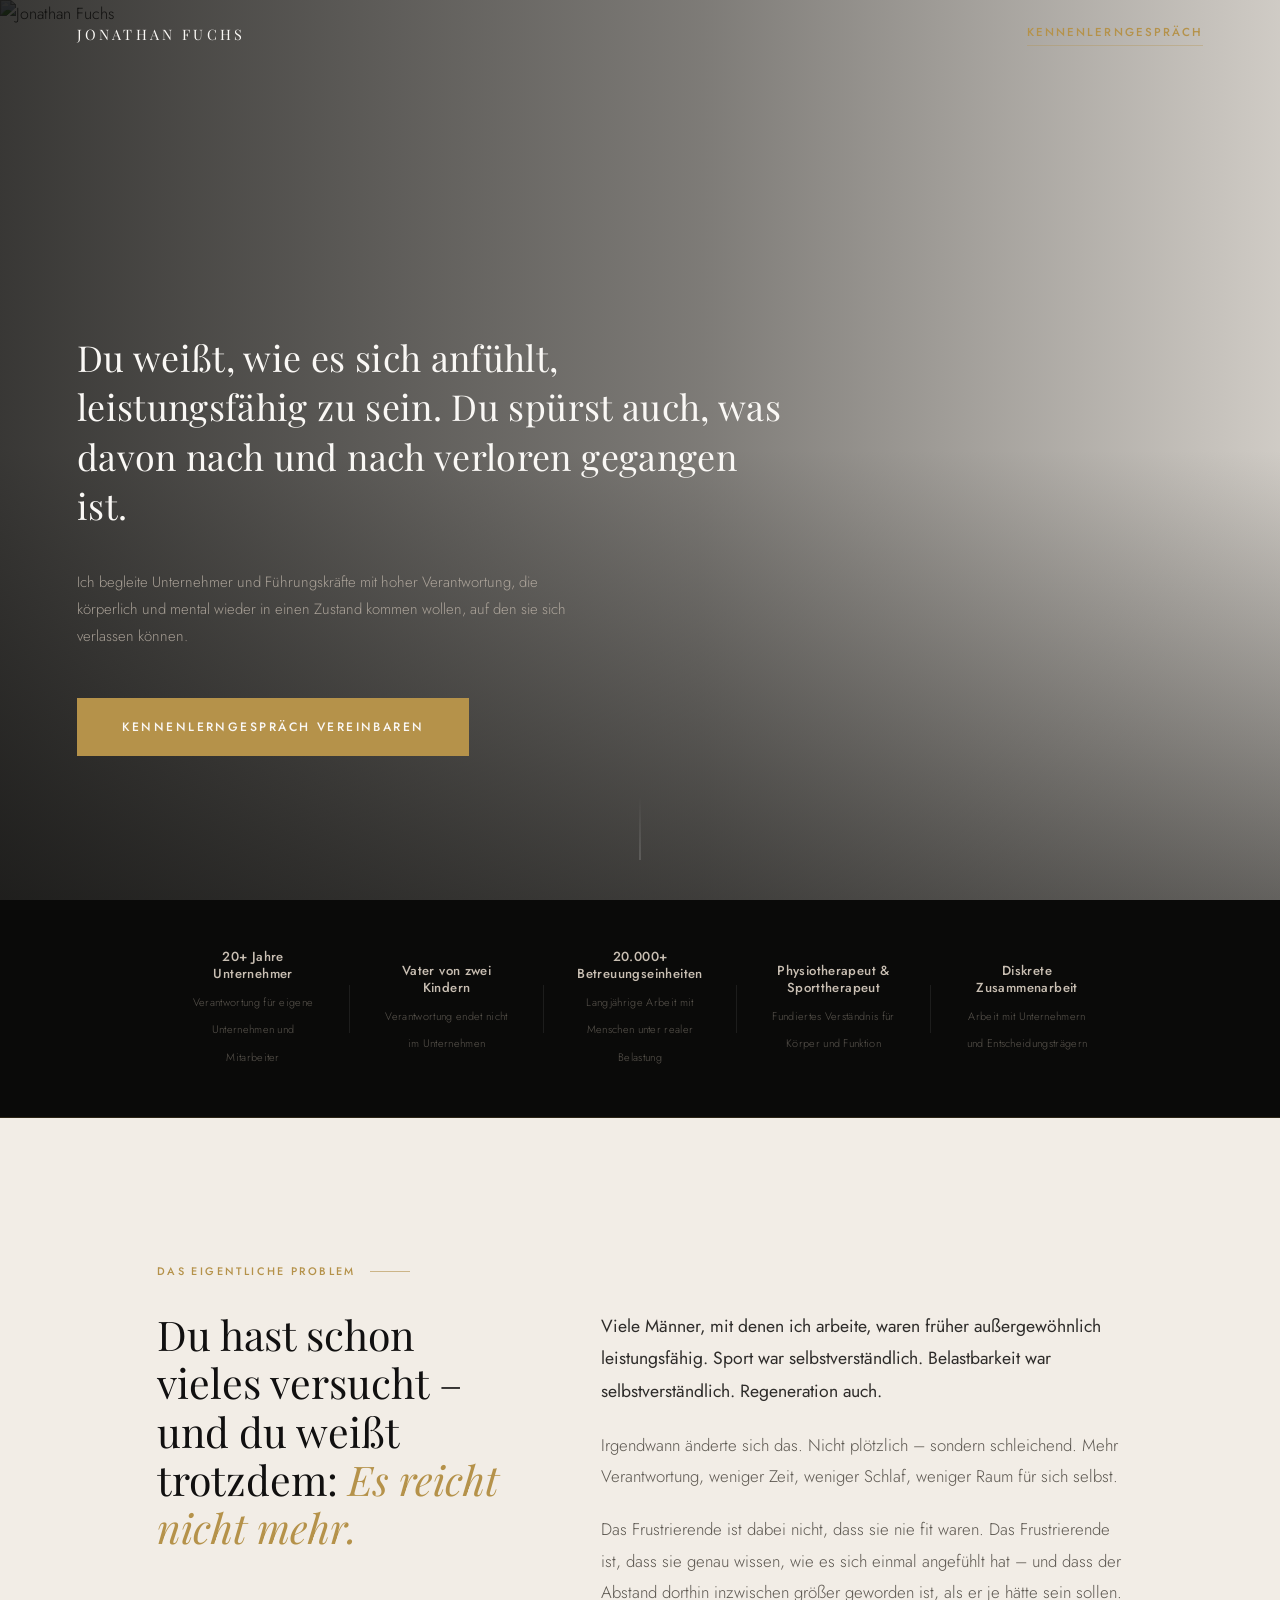
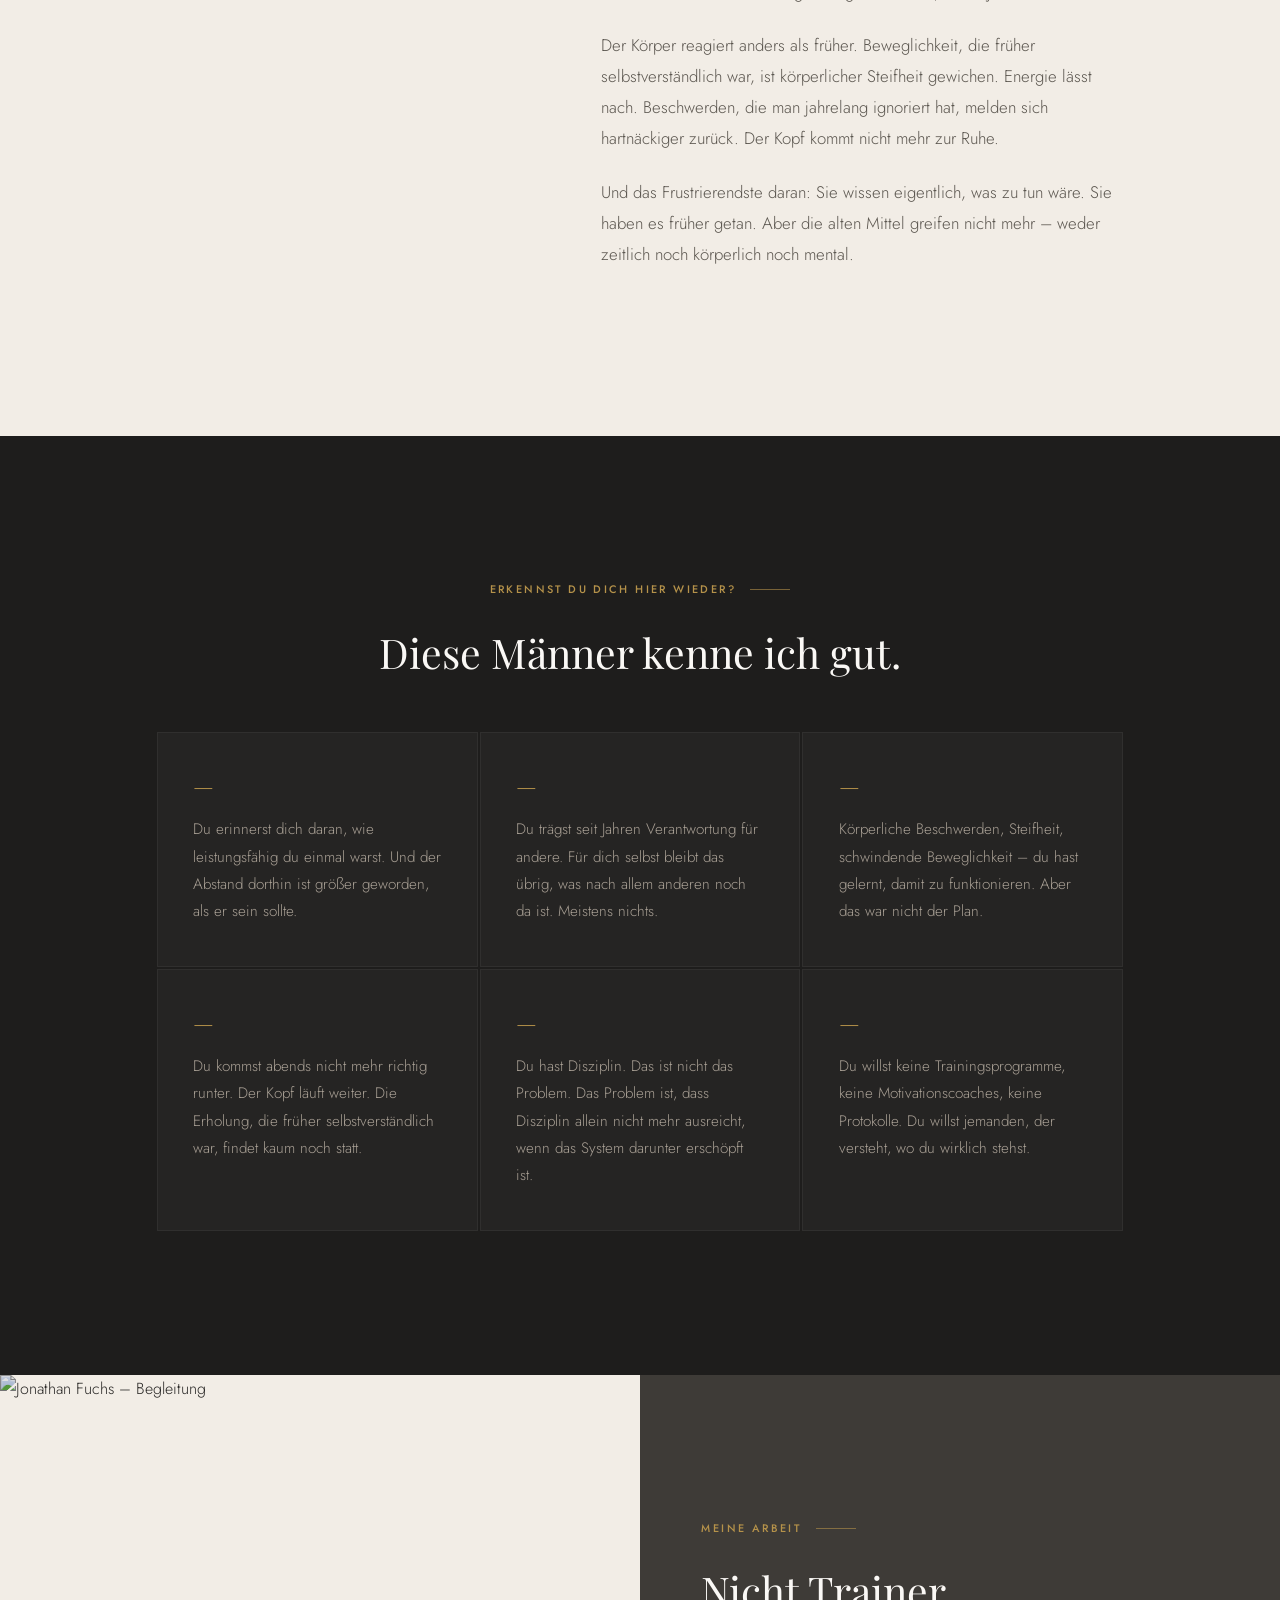
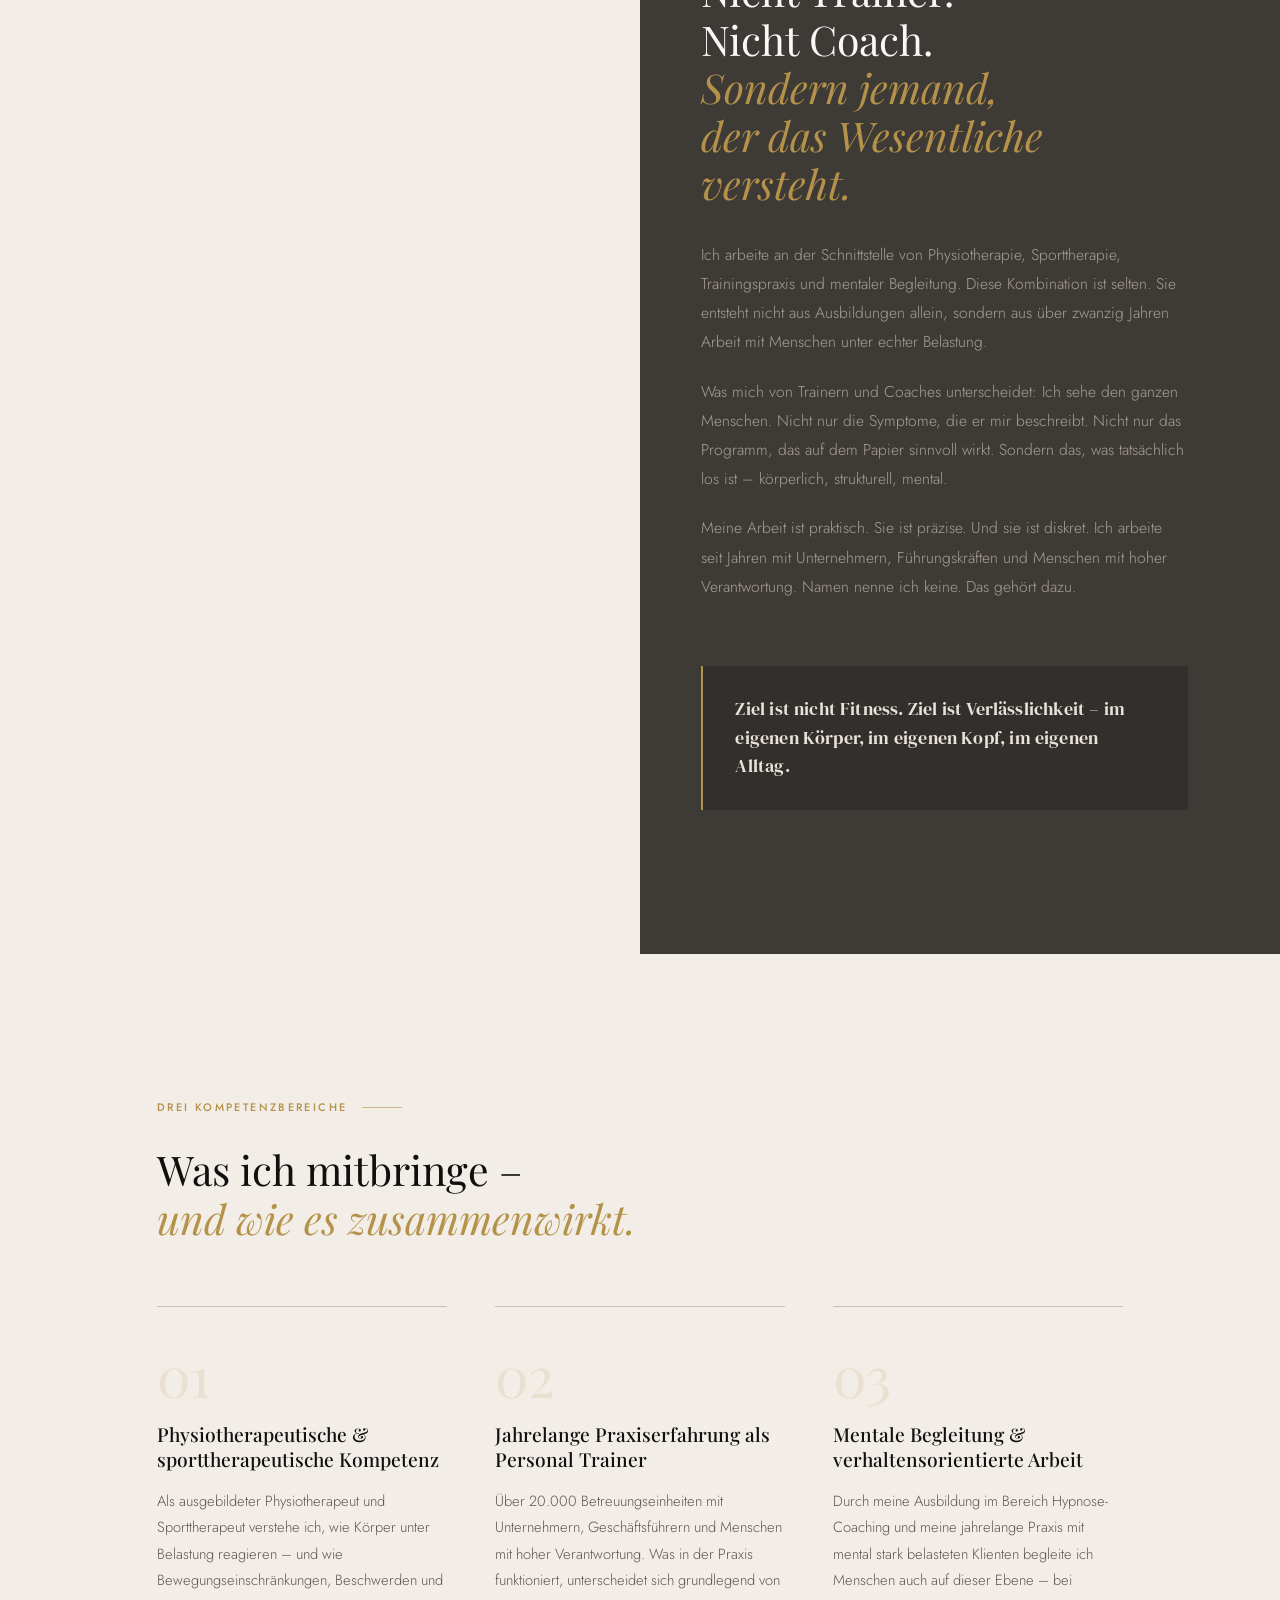
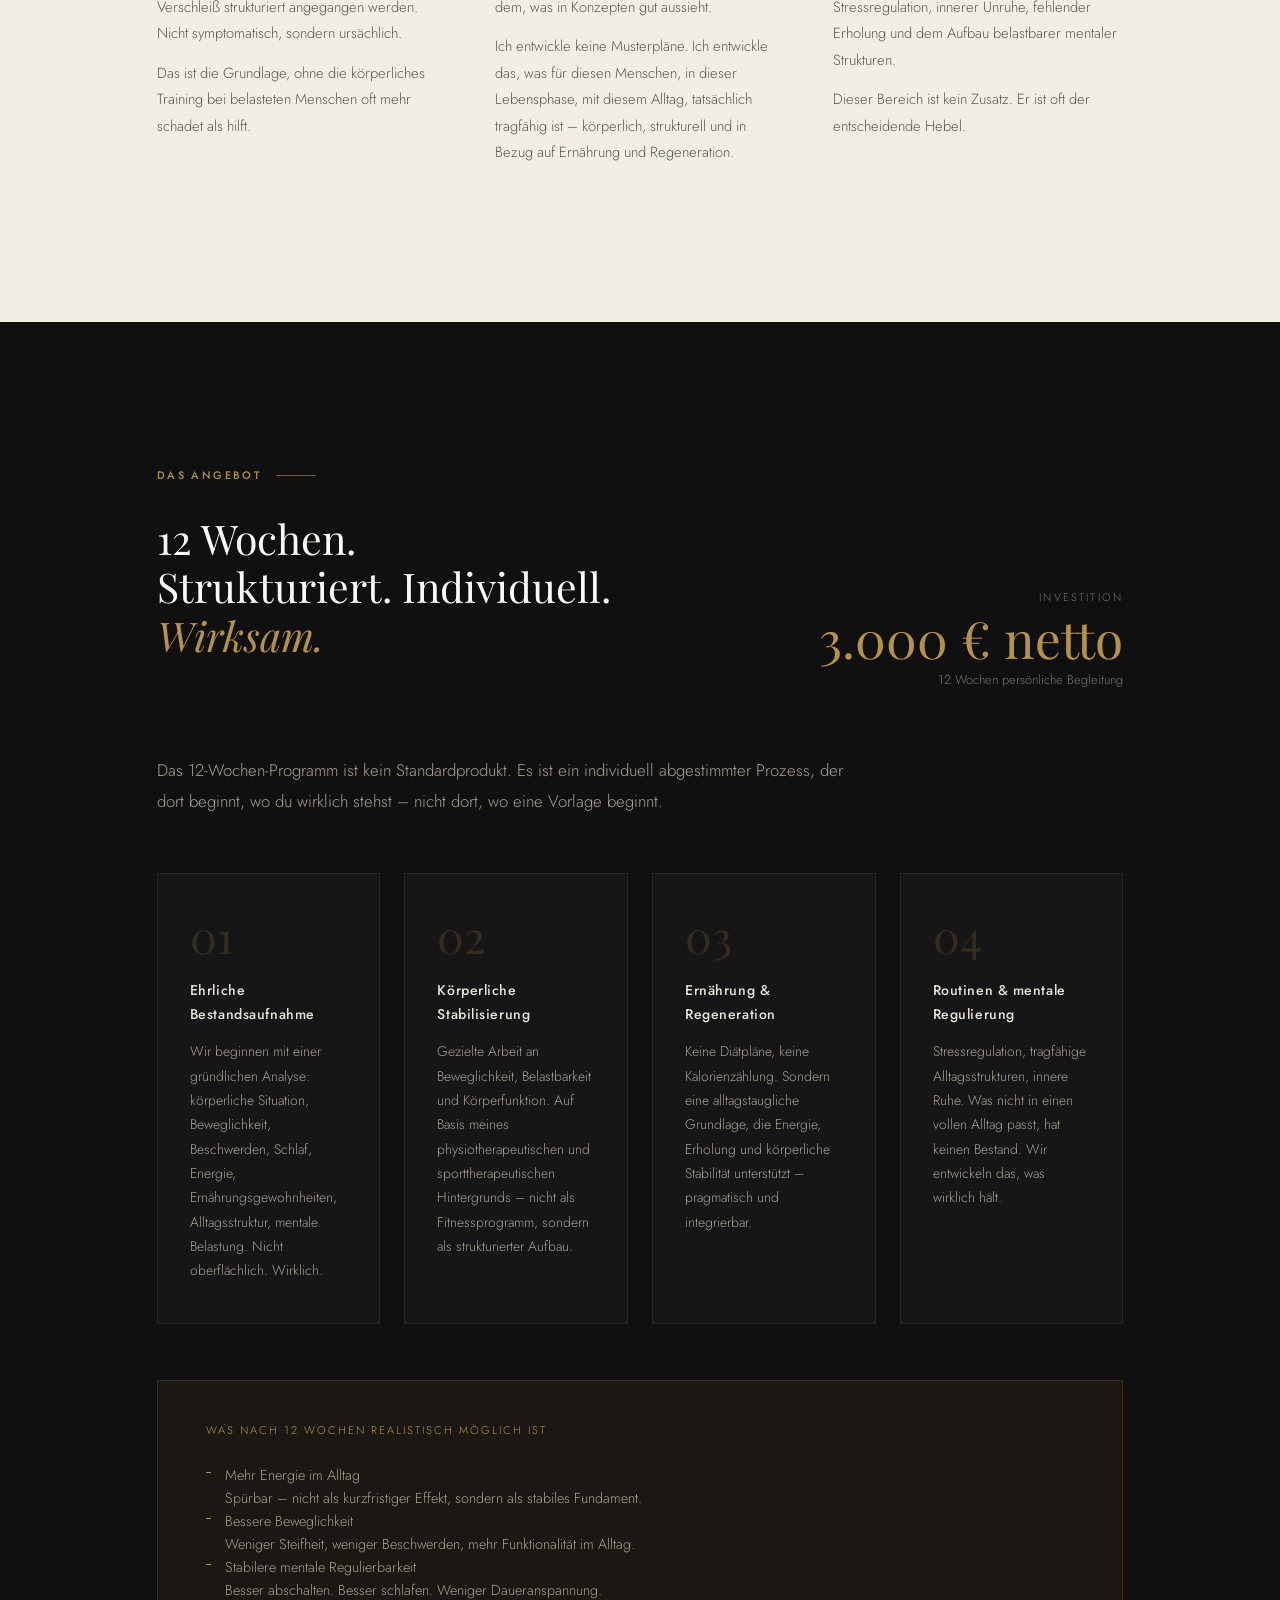
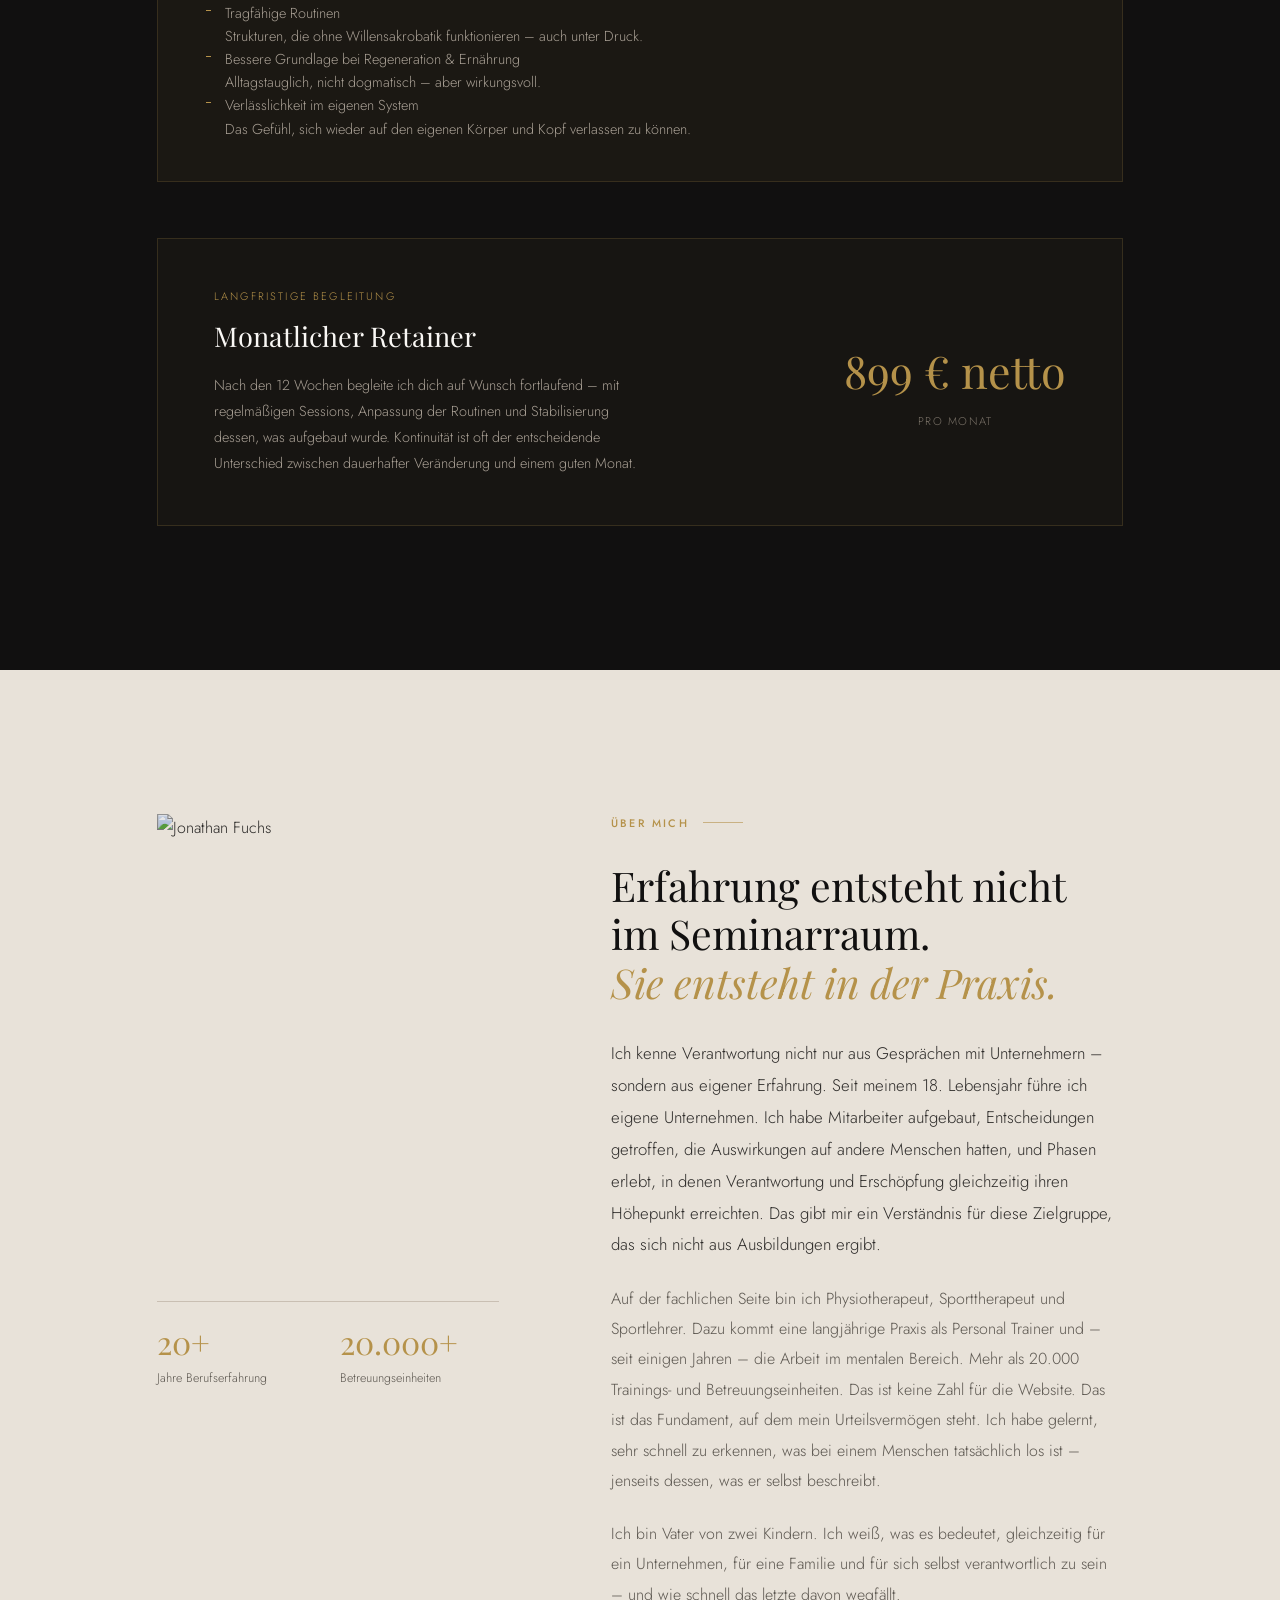
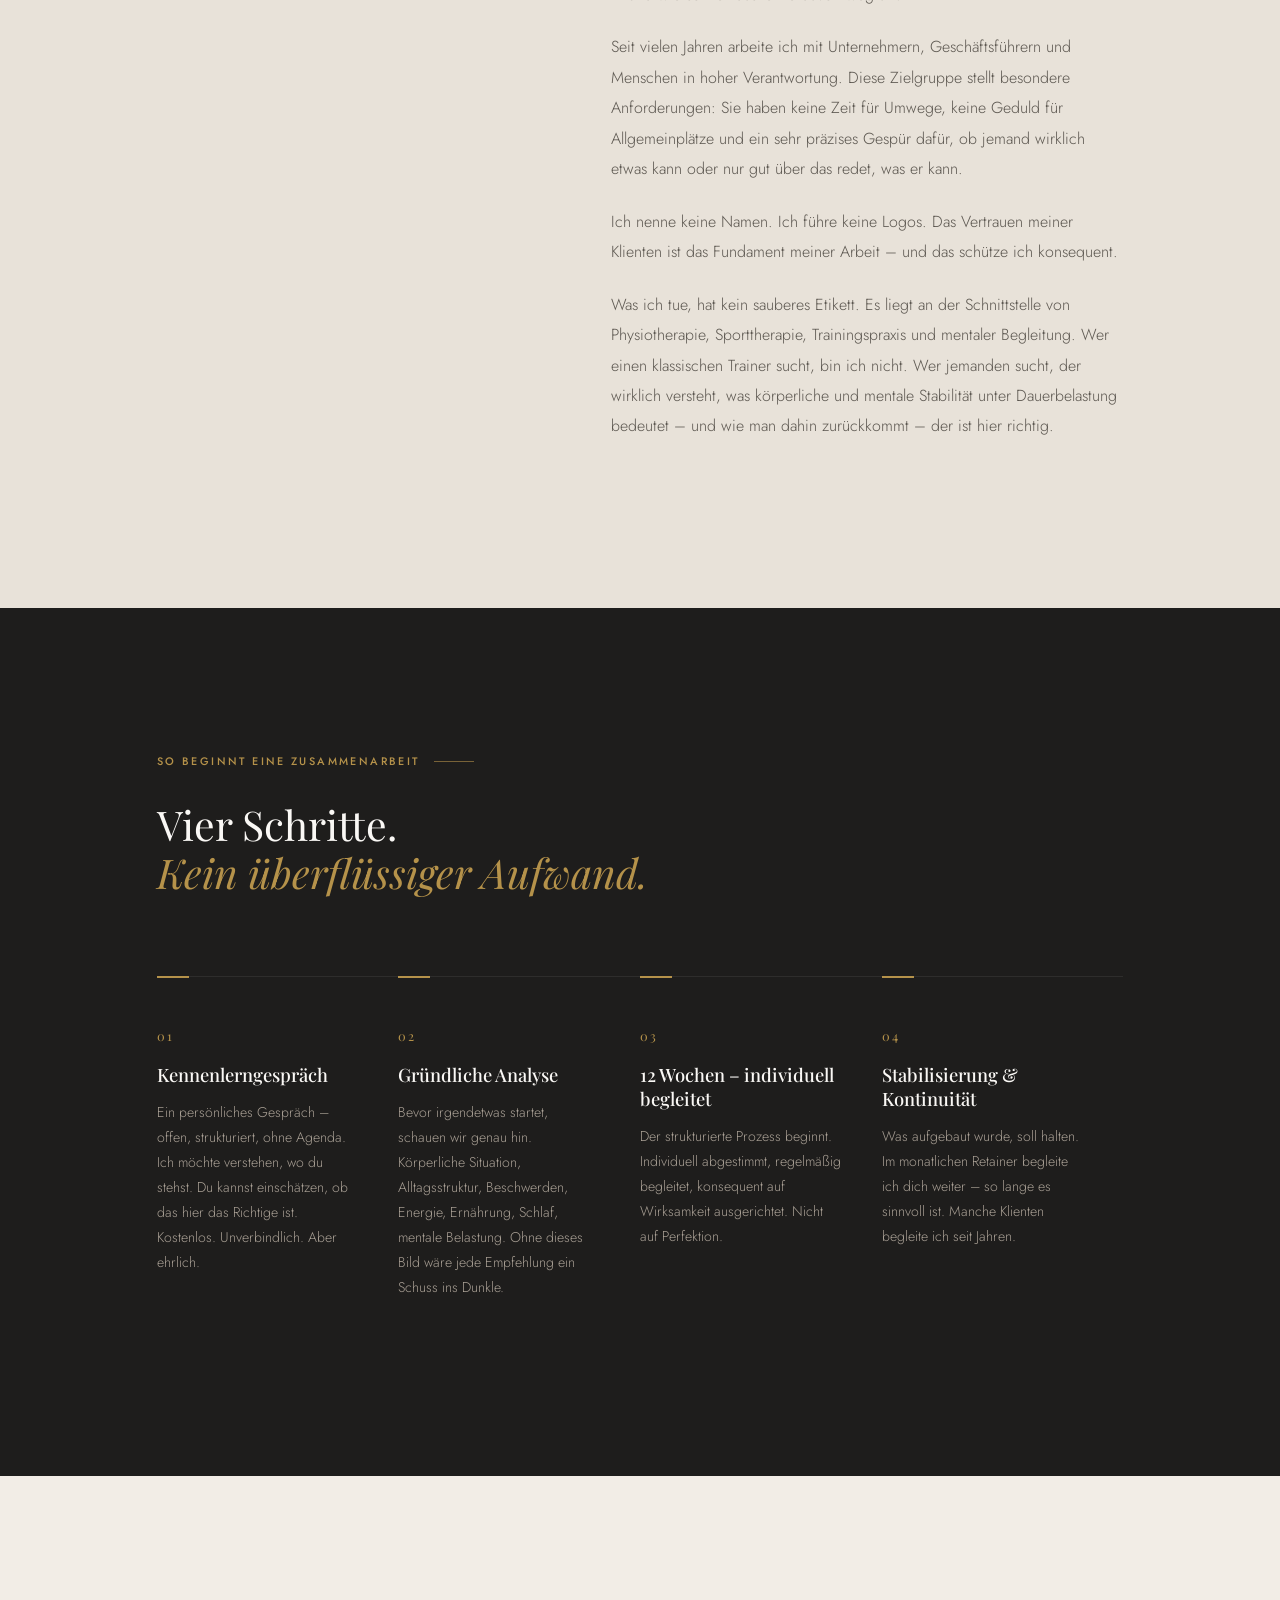
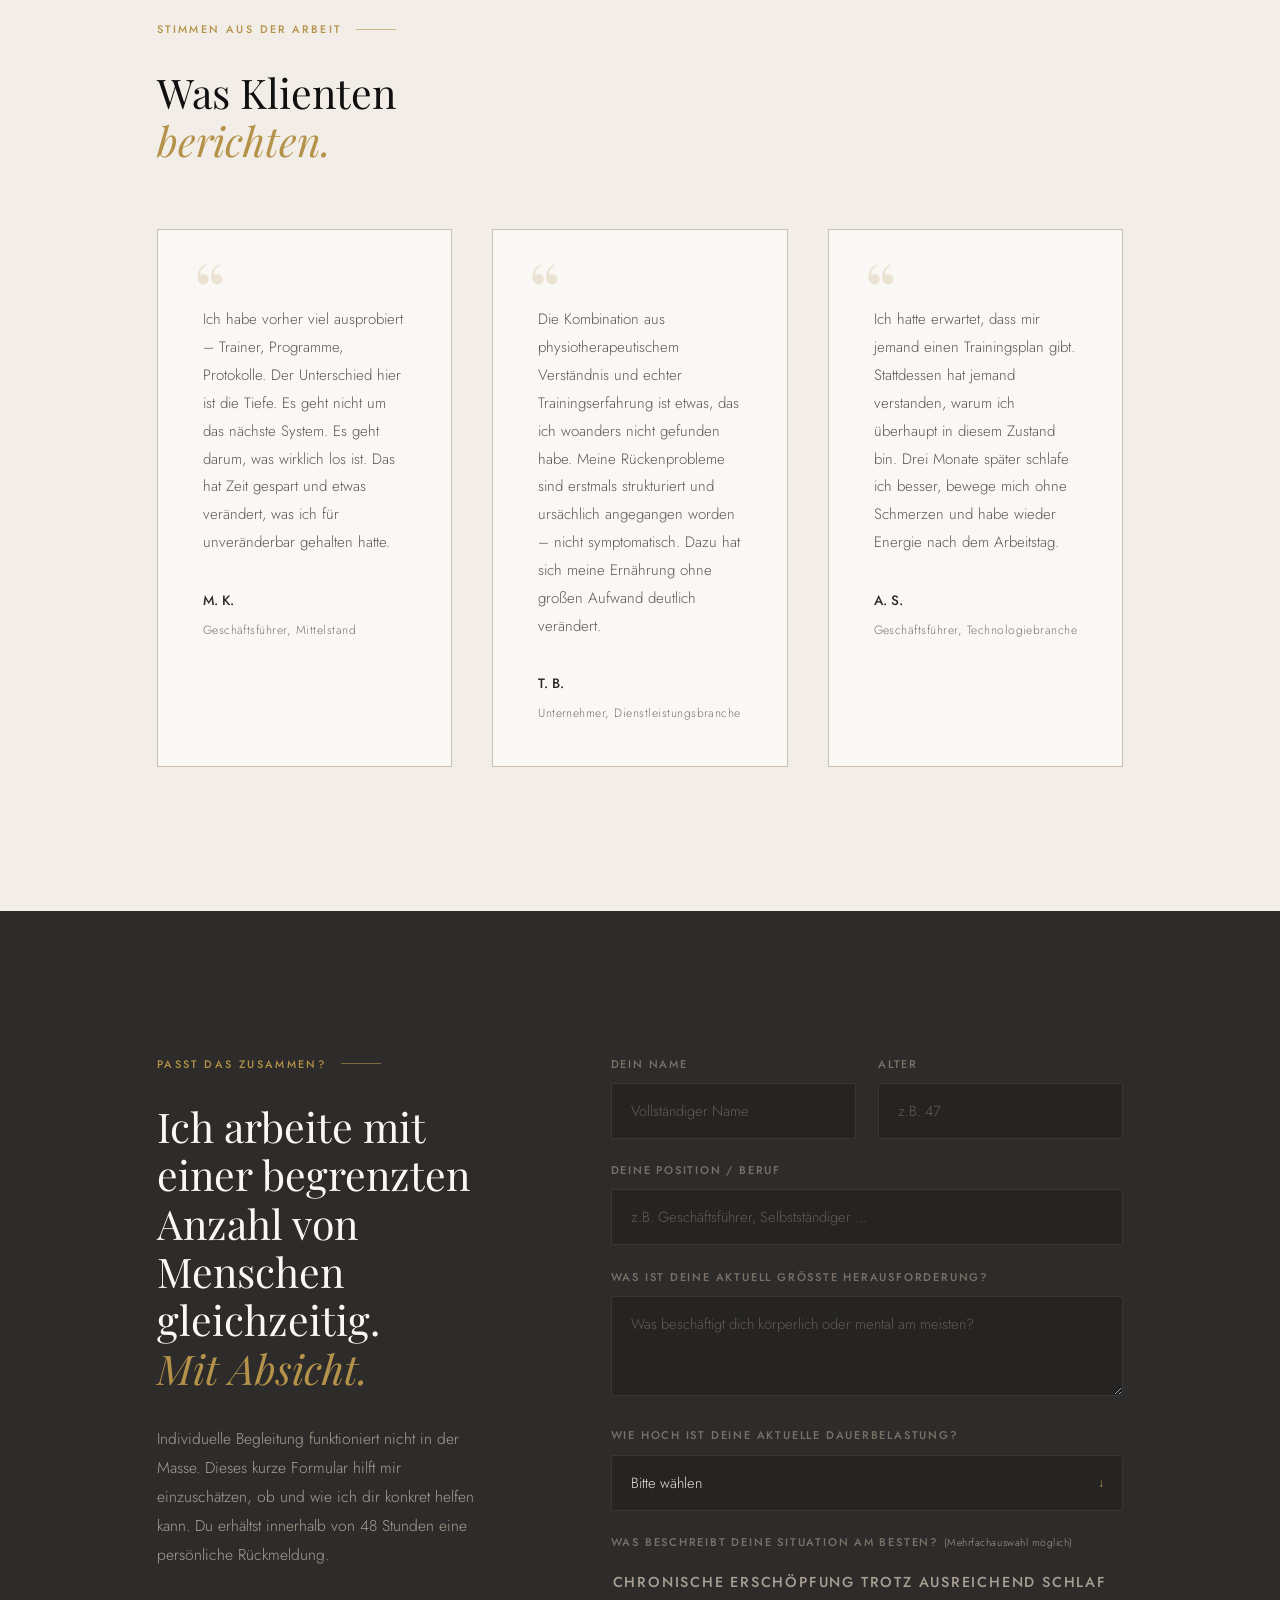
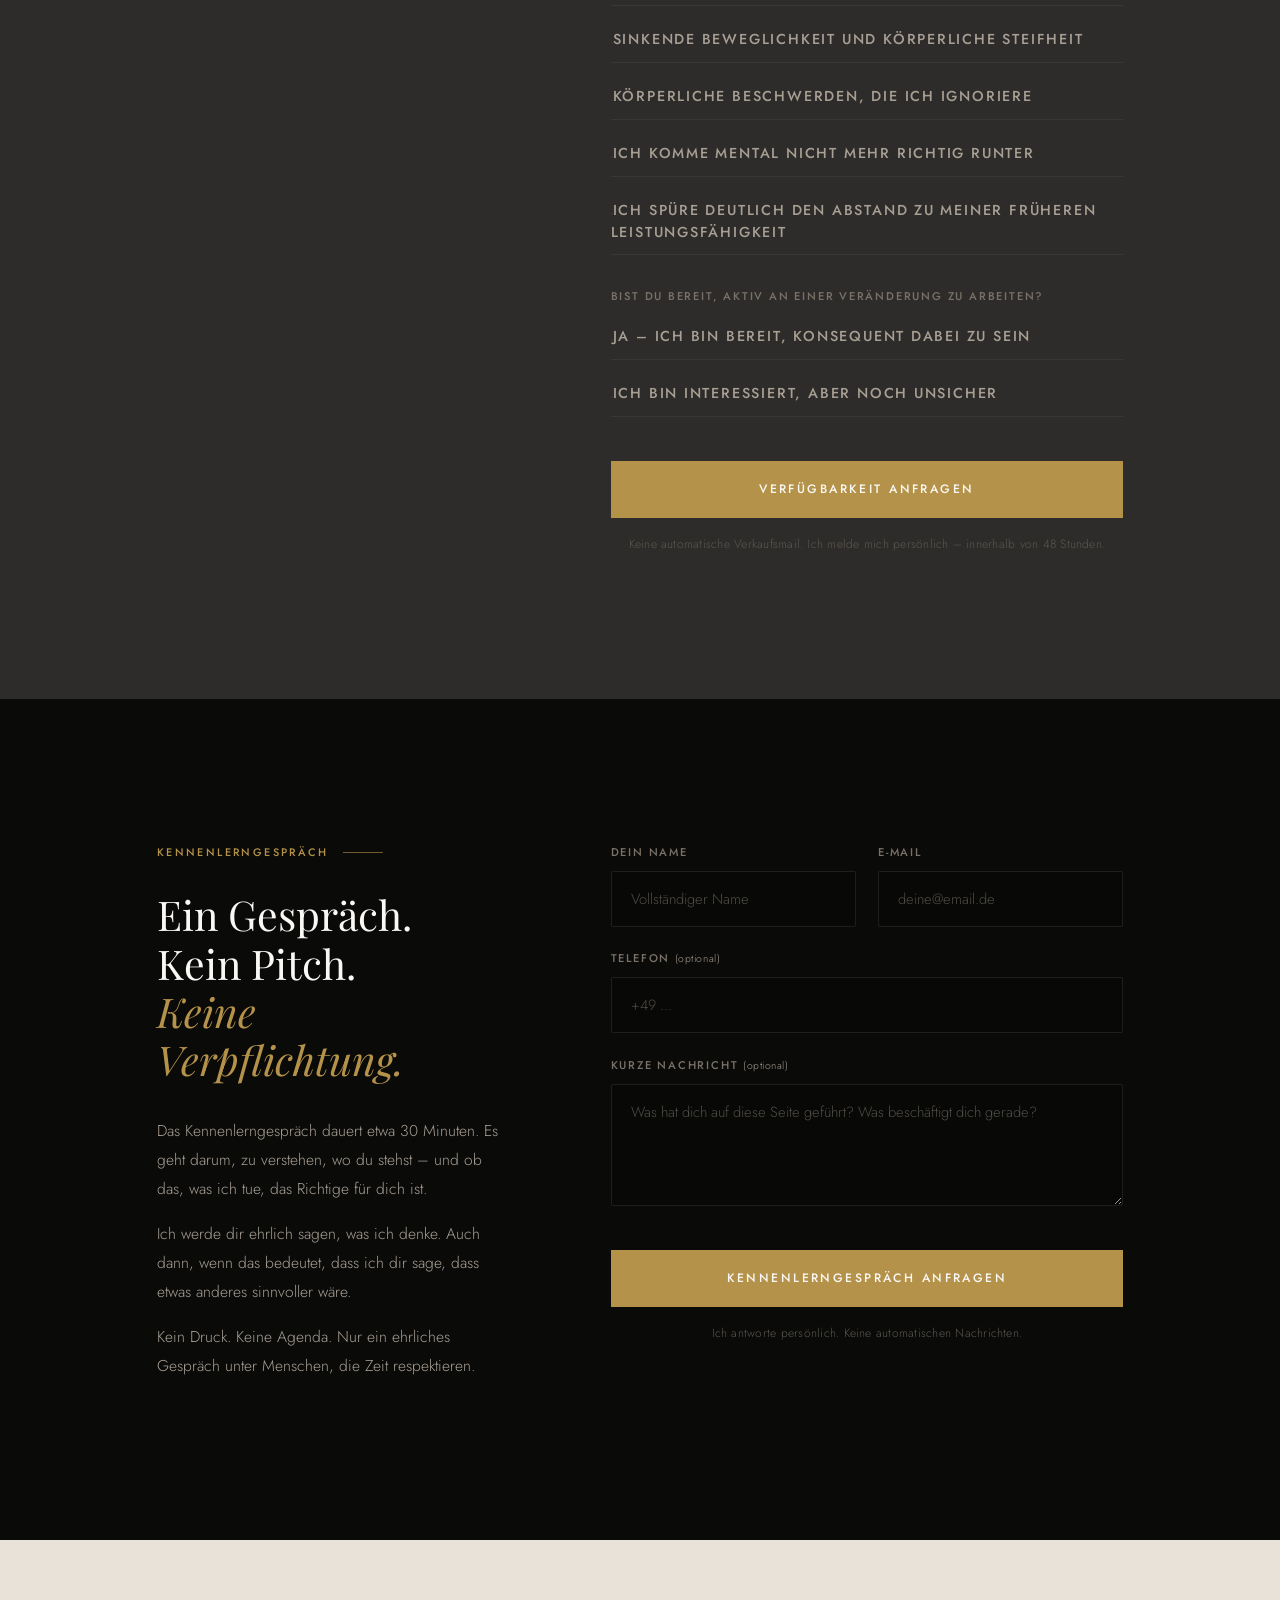
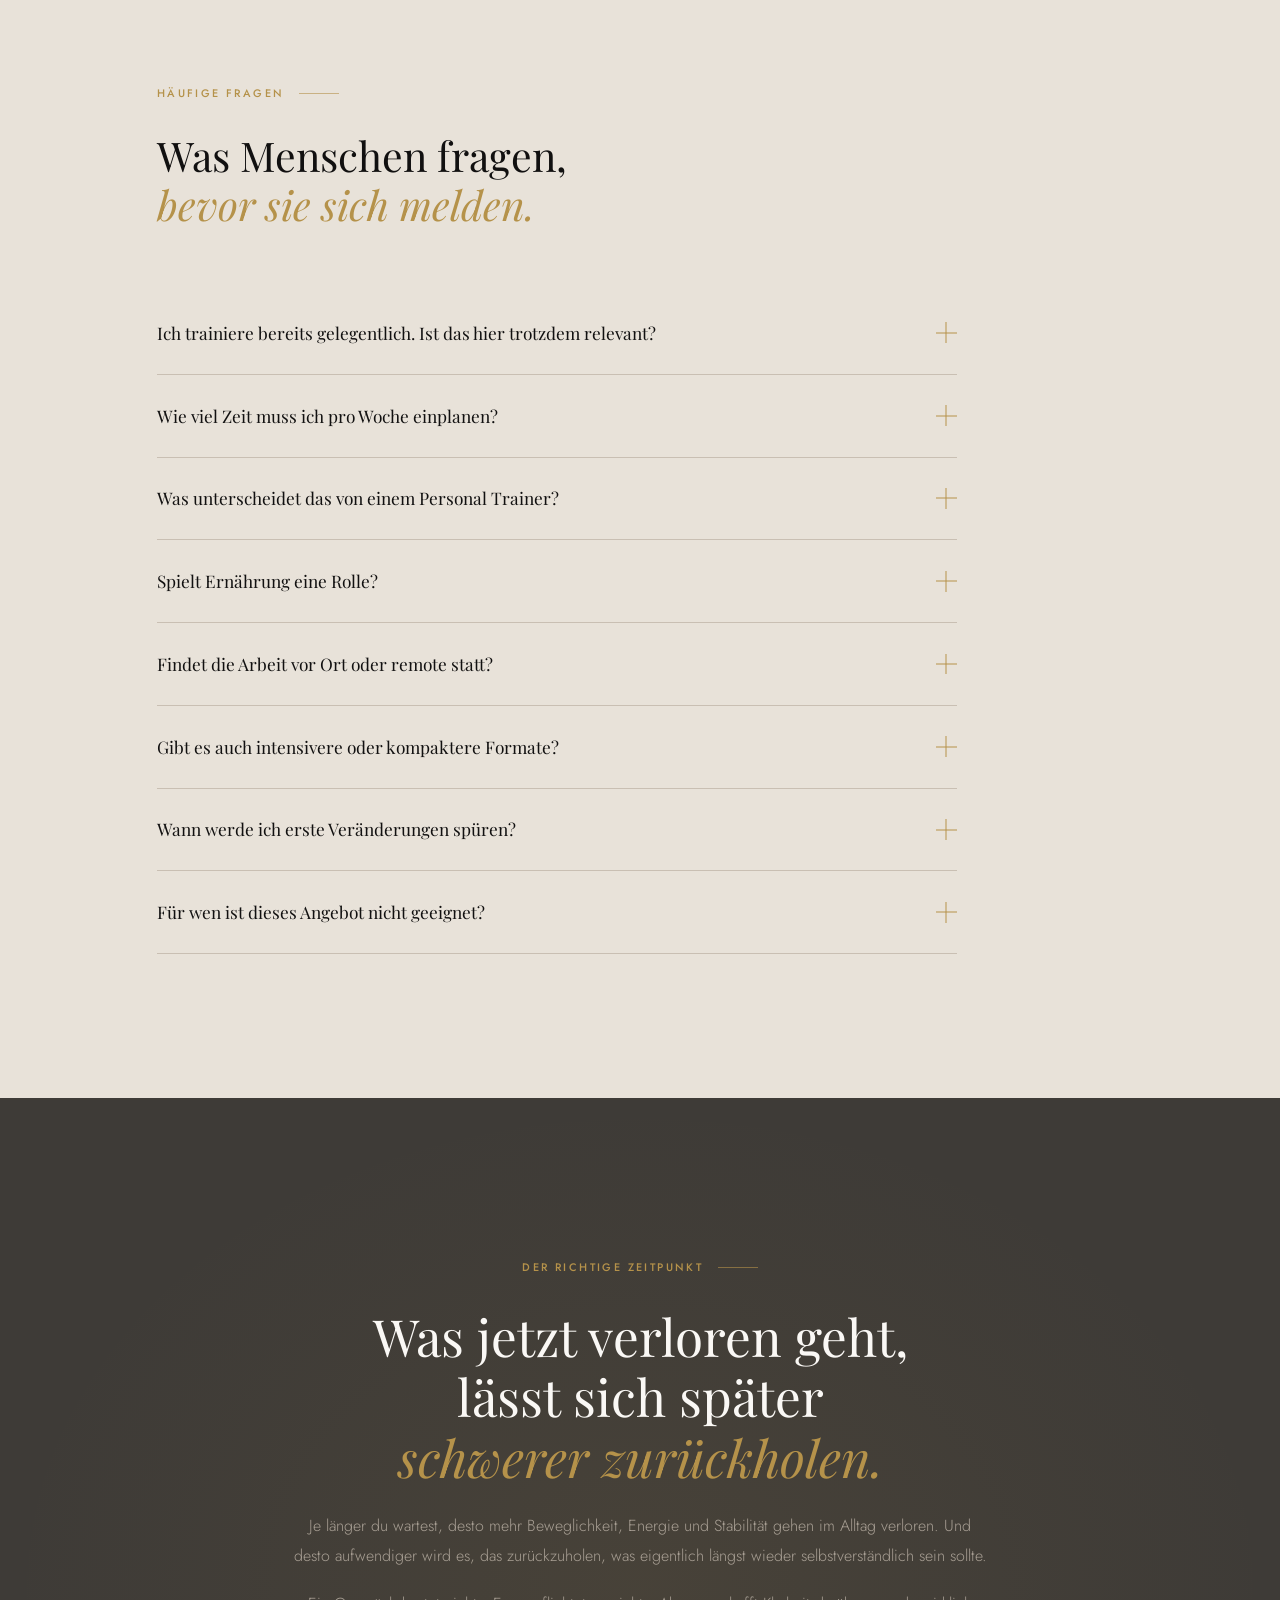
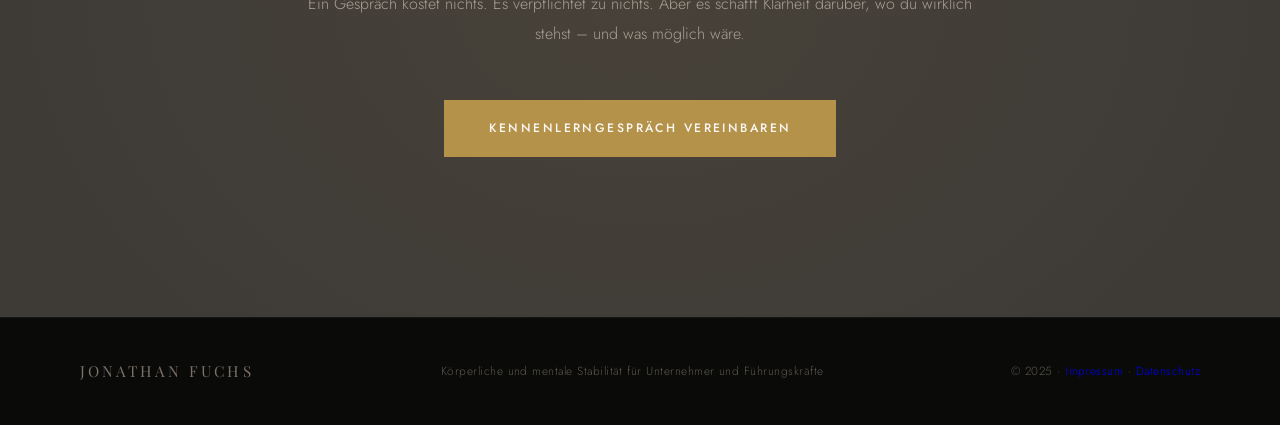
==== commit e7cc3649: "Add files via upload" ====
--- a/index.html
+++ b/index.html
@@ -3,7 +3,7 @@
 <head>
   <meta charset="UTF-8">
   <meta name="viewport" content="width=device-width, initial-scale=1.0">
-  <title>Jonathan – Körperliche und mentale Stabilisierung für Unternehmer</title>
+  <title>Jonathan Fuchs – Körperliche und mentale Stabilität für Unternehmer</title>
   <link rel="preconnect" href="https://fonts.googleapis.com">
   <link rel="preconnect" href="https://fonts.gstatic.com" crossorigin>
   <link href="https://fonts.googleapis.com/css2?family=DM+Serif+Display&family=Playfair+Display:ital,wght@0,400;0,500;0,600;1,400;1,500&family=Jost:wght@300;400;500&display=swap" rel="stylesheet">
@@ -24,7 +24,7 @@
     <div class="hero-overlay"></div>
   </div>
   <div class="hero-content">
-    <h1>Du weißt, wie es sich anfühlt, leistungsfähig zu sein. Du spürst auch, was davon nach und nach verloren gegangen ist.</h1>
+    <h1>Du weißt, wie es sich anfühlt, <em>leistungsfähig zu sein.</em> Du spürst auch, was davon nach und nach verloren gegangen ist.</h1>
     <p class="hero-sub">
       Ich begleite Unternehmer und Führungskräfte mit hoher Verantwortung, die körperlich und mental wieder in einen Zustand kommen wollen, auf den sie sich verlassen können.
     </p>
@@ -71,7 +71,7 @@
     <div class="section-label">Das eigentliche Problem</div>
     <div class="problem-grid">
       <div class="problem-left">
-        <h2>Du hast schon vieles versucht.<br>Und du weißt trotzdem:<br><em>Es reicht nicht mehr.</em></h2>
+        <h2>Du hast schon vieles versucht – und du weißt trotzdem: <em>Es reicht nicht mehr.</em></h2>
       </div>
       <div class="problem-right">
         <p class="problem-lead">Viele Männer, mit denen ich arbeite, waren früher außergewöhnlich leistungsfähig. Sport war selbstverständlich. Belastbarkeit war selbstverständlich. Regeneration auch.</p>
@@ -121,7 +121,7 @@
 <!-- ══════════ LÖSUNG ══════════ -->
 <section class="solution" id="solution">
   <div class="solution-image-col">
-    <img src="assets/images/solution-portrait.jpeg" alt="Jonathan – Begleitung">
+    <img src="assets/images/solution-portrait.jpeg" alt="Jonathan Fuchs – Begleitung">
   </div>
   <div class="solution-content-col">
     <div class="section-label">Meine Arbeit</div>
@@ -149,9 +149,9 @@
       </div>
       <div class="comp-card">
         <div class="comp-num">02</div>
-        <h3>Sportpraktische &amp; trainingspädagogische Erfahrung</h3>
-        <p>Als Sportlehrer und langjähriger Fitnesstrainer mit über 20.000 Betreuungseinheiten habe ich ein präzises Gespür für das, was im realen Alltag funktioniert – und was nur auf dem Papier gut aussieht.</p>
-        <p>Ich entwickle keine Musterpläne. Ich entwickle das, was für diesen Menschen, in dieser Lebensphase, mit diesem Alltag, tatsächlich tragfähig ist.</p>
+        <h3>Jahrelange Praxiserfahrung als Personal Trainer</h3>
+        <p>Über 20.000 Betreuungseinheiten mit Unternehmern, Geschäftsführern und Menschen mit hoher Verantwortung. Was in der Praxis funktioniert, unterscheidet sich grundlegend von dem, was in Konzepten gut aussieht.</p>
+        <p>Ich entwickle keine Musterpläne. Ich entwickle das, was für diesen Menschen, in dieser Lebensphase, mit diesem Alltag, tatsächlich tragfähig ist – körperlich, strukturell und in Bezug auf Ernährung und Regeneration.</p>
       </div>
       <div class="comp-card">
         <div class="comp-num">03</div>
@@ -173,7 +173,7 @@
       </div>
       <div class="program-price-block">
         <div class="program-price-label">Investition</div>
-        <div class="program-price-num">3.000 €</div>
+        <div class="program-price-num">3.000 € <span class="program-price-netto">netto</span></div>
         <div class="program-price-sub">12 Wochen persönliche Begleitung</div>
       </div>
     </div>
@@ -185,7 +185,7 @@
         <div class="program-card">
           <div class="pc-num">01</div>
           <div class="pc-title">Ehrliche Bestandsaufnahme</div>
-          <p class="pc-text">Wir beginnen mit einer gründlichen Analyse: körperliche Situation, Beweglichkeit, Beschwerden, Schlaf, Energie, Alltagsstruktur, mentale Belastung. Nicht oberflächlich. Wirklich.</p>
+          <p class="pc-text">Wir beginnen mit einer gründlichen Analyse: körperliche Situation, Beweglichkeit, Beschwerden, Schlaf, Energie, Ernährungsgewohnheiten, Alltagsstruktur, mentale Belastung. Nicht oberflächlich. Wirklich.</p>
         </div>
         <div class="program-card">
           <div class="pc-num">02</div>
@@ -194,24 +194,43 @@
         </div>
         <div class="program-card">
           <div class="pc-num">03</div>
-          <div class="pc-title">Routinen &amp; Alltagsstruktur</div>
-          <p class="pc-text">Nichts, was im Alltag nicht funktioniert, hat Bestand. Gemeinsam entwickeln wir Strukturen, die sich in einen vollen, verantwortungsvollen Alltag tatsächlich integrieren lassen.</p>
+          <div class="pc-title">Ernährung &amp; Regeneration</div>
+          <p class="pc-text">Keine Diätpläne, keine Kalorienzählung. Sondern eine alltagstaugliche Grundlage, die Energie, Erholung und körperliche Stabilität unterstützt – pragmatisch und integrierbar.</p>
         </div>
         <div class="program-card">
           <div class="pc-num">04</div>
-          <div class="pc-title">Mentale Regulierung</div>
-          <p class="pc-text">Stressregulation, Erholung, innere Ruhe. Nicht als Add-on. Sondern als integraler Bestandteil der Arbeit – weil körperliche Stabilität ohne mentale Regulierbarkeit nicht hält.</p>
+          <div class="pc-title">Routinen &amp; mentale Regulierung</div>
+          <p class="pc-text">Stressregulation, tragfähige Alltagsstrukturen, innere Ruhe. Was nicht in einen vollen Alltag passt, hat keinen Bestand. Wir entwickeln das, was wirklich hält.</p>
         </div>
       </div>
 
       <div class="program-result">
         <div class="pr-label">Was nach 12 Wochen realistisch möglich ist</div>
-        <div class="pr-list">
-          <div class="pr-item">Spürbar mehr Energie im Alltag</div>
-          <div class="pr-item">Bessere Beweglichkeit und weniger Beschwerden</div>
-          <div class="pr-item">Stabilere mentale Regulierbarkeit</div>
-          <div class="pr-item">Tragfähige Routinen, die ohne Willensakrobatik funktionieren</div>
-          <div class="pr-item">Das Gefühl, sich wieder auf sich selbst verlassen zu können</div>
+        <div class="pr-grid">
+          <div class="pr-item">
+            <div class="pr-item-head">Mehr Energie im Alltag</div>
+            <div class="pr-item-body">Spürbar – nicht als kurzfristiger Effekt, sondern als stabiles Fundament.</div>
+          </div>
+          <div class="pr-item">
+            <div class="pr-item-head">Bessere Beweglichkeit</div>
+            <div class="pr-item-body">Weniger Steifheit, weniger Beschwerden, mehr Funktionalität im Alltag.</div>
+          </div>
+          <div class="pr-item">
+            <div class="pr-item-head">Stabilere mentale Regulierbarkeit</div>
+            <div class="pr-item-body">Besser abschalten. Besser schlafen. Weniger Daueranspannung.</div>
+          </div>
+          <div class="pr-item">
+            <div class="pr-item-head">Tragfähige Routinen</div>
+            <div class="pr-item-body">Strukturen, die ohne Willensakrobatik funktionieren – auch unter Druck.</div>
+          </div>
+          <div class="pr-item">
+            <div class="pr-item-head">Bessere Grundlage bei Regeneration &amp; Ernährung</div>
+            <div class="pr-item-body">Alltagstauglich, nicht dogmatisch – aber wirkungsvoll.</div>
+          </div>
+          <div class="pr-item">
+            <div class="pr-item-head">Verlässlichkeit im eigenen System</div>
+            <div class="pr-item-body">Das Gefühl, sich wieder auf den eigenen Körper und Kopf verlassen zu können.</div>
+          </div>
         </div>
       </div>
     </div>
@@ -223,7 +242,7 @@
         <p class="retainer-text">Nach den 12 Wochen begleite ich dich auf Wunsch fortlaufend – mit regelmäßigen Sessions, Anpassung der Routinen und Stabilisierung dessen, was aufgebaut wurde. Kontinuität ist oft der entscheidende Unterschied zwischen dauerhafter Veränderung und einem guten Monat.</p>
       </div>
       <div class="retainer-right">
-        <div class="retainer-price">899 €</div>
+        <div class="retainer-price">899 € <span class="retainer-netto">netto</span></div>
         <div class="retainer-period">pro Monat</div>
       </div>
     </div>
@@ -236,7 +255,7 @@
     <div class="about-grid">
       <div class="about-image-col">
         <div class="about-image-wrap">
-          <img src="assets/images/about-portrait.jpeg" alt="Jonathan">
+          <img src="assets/images/about-portrait.jpeg" alt="Jonathan Fuchs">
         </div>
         <div class="about-stats">
           <div class="about-stat">
@@ -251,11 +270,11 @@
       </div>
       <div class="about-text-col">
         <div class="section-label">Über mich</div>
-        <h2>Erfahrung entsteht nicht<br>im Seminarraum.<br><em>Sie entsteht in der Praxis.</em></h2>
+        <h2>Erfahrung entsteht nicht im Seminarraum.<br><em>Sie entsteht in der Praxis.</em></h2>
 
         <p>Ich kenne Verantwortung nicht nur aus Gesprächen mit Unternehmern – sondern aus eigener Erfahrung. Seit meinem 18. Lebensjahr führe ich eigene Unternehmen. Ich habe Mitarbeiter aufgebaut, Entscheidungen getroffen, die Auswirkungen auf andere Menschen hatten, und Phasen erlebt, in denen Verantwortung und Erschöpfung gleichzeitig ihren Höhepunkt erreichten. Das gibt mir ein Verständnis für diese Zielgruppe, das sich nicht aus Ausbildungen ergibt.</p>
 
-        <p>Auf der fachlichen Seite bin ich Physiotherapeut, Sporttherapeut und Sportlehrer. Dazu kommt eine langjährige Praxis als Fitnesstrainer und – seit einigen Jahren – die Arbeit im mentalen Bereich. Mehr als 20.000 Trainings- und Betreuungseinheiten. Das ist keine Zahl für die Website. Das ist das Fundament, auf dem mein Urteilsvermögen steht. Ich habe gelernt, sehr schnell zu erkennen, was bei einem Menschen tatsächlich los ist – jenseits dessen, was er selbst beschreibt.</p>
+        <p>Auf der fachlichen Seite bin ich Physiotherapeut, Sporttherapeut und Sportlehrer. Dazu kommt eine langjährige Praxis als Personal Trainer und – seit einigen Jahren – die Arbeit im mentalen Bereich. Mehr als 20.000 Trainings- und Betreuungseinheiten. Das ist keine Zahl für die Website. Das ist das Fundament, auf dem mein Urteilsvermögen steht. Ich habe gelernt, sehr schnell zu erkennen, was bei einem Menschen tatsächlich los ist – jenseits dessen, was er selbst beschreibt.</p>
 
         <p>Ich bin Vater von zwei Kindern. Ich weiß, was es bedeutet, gleichzeitig für ein Unternehmen, für eine Familie und für sich selbst verantwortlich zu sein – und wie schnell das letzte davon wegfällt.</p>
 
@@ -283,11 +302,11 @@
       <div class="process-step">
         <div class="step-marker">02</div>
         <h3>Gründliche Analyse</h3>
-        <p>Bevor irgendetwas startet, schauen wir genau hin. Körperliche Situation, Alltagsstruktur, Beschwerden, Energie, Schlaf, mentale Belastung. Ohne dieses Bild wäre jede Empfehlung ein Schuss ins Dunkle.</p>
+        <p>Bevor irgendetwas startet, schauen wir genau hin. Körperliche Situation, Alltagsstruktur, Beschwerden, Energie, Ernährung, Schlaf, mentale Belastung. Ohne dieses Bild wäre jede Empfehlung ein Schuss ins Dunkle.</p>
       </div>
       <div class="process-step">
         <div class="step-marker">03</div>
-        <h3>12 Wochen Performance Reset</h3>
+        <h3>12 Wochen – individuell begleitet</h3>
         <p>Der strukturierte Prozess beginnt. Individuell abgestimmt, regelmäßig begleitet, konsequent auf Wirksamkeit ausgerichtet. Nicht auf Perfektion.</p>
       </div>
       <div class="process-step">
@@ -313,17 +332,17 @@
         </div>
       </div>
       <div class="testi-card">
-        <p class="testi-text">Die Kombination aus physiotherapeutischem Verständnis und echter Trainingserfahrung ist etwas, das ich woanders nicht gefunden habe. Meine Rückenprobleme, die mich seit Jahren begleiten, sind erstmals strukturiert angegangen worden – nicht symptomatisch, sondern ursächlich.</p>
+        <p class="testi-text">Die Kombination aus physiotherapeutischem Verständnis und echter Trainingserfahrung ist etwas, das ich woanders nicht gefunden habe. Meine Rückenprobleme sind erstmals strukturiert und ursächlich angegangen worden – nicht symptomatisch. Dazu hat sich meine Ernährung ohne großen Aufwand deutlich verändert.</p>
         <div class="testi-author">
           <strong>T. B.</strong>
           <span>Unternehmer, Dienstleistungsbranche</span>
         </div>
       </div>
       <div class="testi-card">
-        <p class="testi-text">Ich hatte erwartet, dass mir jemand einen Trainingsplan gibt. Stattdessen hat jemand verstanden, warum ich überhaupt in diesem Zustand bin. Das war der Unterschied. Drei Monate später schlafe ich besser, bewege mich ohne Schmerzen und habe wieder Energie nach dem Arbeitstag.</p>
+        <p class="testi-text">Ich hatte erwartet, dass mir jemand einen Trainingsplan gibt. Stattdessen hat jemand verstanden, warum ich überhaupt in diesem Zustand bin. Drei Monate später schlafe ich besser, bewege mich ohne Schmerzen und habe wieder Energie nach dem Arbeitstag.</p>
         <div class="testi-author">
           <strong>A. S.</strong>
-          <span>Führungskraft, Technologiebranche</span>
+          <span>Geschäftsführer, Technologiebranche</span>
         </div>
       </div>
     </div>
@@ -336,15 +355,15 @@
     <div class="qualify-grid">
       <div class="qualify-intro">
         <div class="section-label">Passt das zusammen?</div>
-        <h2>Ich arbeite mit einer<br>begrenzten Anzahl von<br>Menschen gleichzeitig.<br><em>Mit Absicht.</em></h2>
+        <h2>Ich arbeite mit einer begrenzten Anzahl von Menschen gleichzeitig.<br><em>Mit Absicht.</em></h2>
         <p>Individuelle Begleitung funktioniert nicht in der Masse. Dieses kurze Formular hilft mir einzuschätzen, ob und wie ich dir konkret helfen kann. Du erhältst innerhalb von 48 Stunden eine persönliche Rückmeldung.</p>
       </div>
       <div class="qualify-form">
         <form id="qualifyForm" novalidate>
           <div class="form-row-2">
             <div class="form-field">
-              <label for="q-name">Name</label>
-              <input type="text" id="q-name" name="name" placeholder="Ihr vollständiger Name" required>
+              <label for="q-name">Dein Name</label>
+              <input type="text" id="q-name" name="name" placeholder="Vollständiger Name" required>
             </div>
             <div class="form-field">
               <label for="q-age">Alter</label>
@@ -352,15 +371,15 @@
             </div>
           </div>
           <div class="form-field">
-            <label for="q-role">Position / Beruf</label>
+            <label for="q-role">Deine Position / Beruf</label>
             <input type="text" id="q-role" name="role" placeholder="z.B. Geschäftsführer, Selbstständiger ...">
           </div>
           <div class="form-field">
-            <label for="q-challenge">Was ist Ihre aktuell größte Herausforderung?</label>
-            <textarea id="q-challenge" name="challenge" rows="3" placeholder="Was beschäftigt Sie körperlich oder mental am meisten?"></textarea>
-          </div>
-          <div class="form-field">
-            <label for="q-load">Wie hoch ist Ihre aktuelle Dauerbelastung?</label>
+            <label for="q-challenge">Was ist deine aktuell größte Herausforderung?</label>
+            <textarea id="q-challenge" name="challenge" rows="3" placeholder="Was beschäftigt dich körperlich oder mental am meisten?"></textarea>
+          </div>
+          <div class="form-field">
+            <label for="q-load">Wie hoch ist deine aktuelle Dauerbelastung?</label>
             <div class="select-wrap">
               <select id="q-load" name="load">
                 <option value="">Bitte wählen</option>
@@ -371,24 +390,24 @@
             </div>
           </div>
           <div class="form-field">
-            <label>Was beschreibt Ihre Situation am besten? <span class="label-hint">(Mehrfachauswahl möglich)</span></label>
+            <label>Was beschreibt deine Situation am besten? <span class="label-hint">(Mehrfachauswahl möglich)</span></label>
             <div class="checkbox-group">
               <label class="check-item"><input type="checkbox" name="situation" value="muede"><span>Chronische Erschöpfung trotz ausreichend Schlaf</span></label>
-              <label class="check-item"><input type="checkbox" name="situation" value="bewweg"><span>Sinkende Beweglichkeit und körperliche Steifheit</span></label>
+              <label class="check-item"><input type="checkbox" name="situation" value="bewegl"><span>Sinkende Beweglichkeit und körperliche Steifheit</span></label>
               <label class="check-item"><input type="checkbox" name="situation" value="schmerz"><span>Körperliche Beschwerden, die ich ignoriere</span></label>
               <label class="check-item"><input type="checkbox" name="situation" value="kopf"><span>Ich komme mental nicht mehr richtig runter</span></label>
               <label class="check-item"><input type="checkbox" name="situation" value="frueher"><span>Ich spüre deutlich den Abstand zu meiner früheren Leistungsfähigkeit</span></label>
             </div>
           </div>
           <div class="form-field">
-            <label>Sind Sie bereit, aktiv an einer Veränderung zu arbeiten?</label>
+            <label>Bist du bereit, aktiv an einer Veränderung zu arbeiten?</label>
             <div class="radio-group">
               <label class="radio-item"><input type="radio" name="ready" value="ja"><span>Ja – ich bin bereit, konsequent dabei zu sein</span></label>
               <label class="radio-item"><input type="radio" name="ready" value="unsicher"><span>Ich bin interessiert, aber noch unsicher</span></label>
             </div>
           </div>
           <button type="submit" class="btn-primary btn-submit">Verfügbarkeit anfragen</button>
-          <p class="form-note">Keine Verkaufsmail. Ich melde mich persönlich innerhalb von 48 Stunden.</p>
+          <p class="form-note">Keine automatische Verkaufsmail. Ich melde mich persönlich – innerhalb von 48 Stunden.</p>
         </form>
       </div>
     </div>
@@ -410,12 +429,12 @@
         <form id="contactForm" novalidate>
           <div class="form-row-2">
             <div class="form-field">
-              <label for="c-name">Name</label>
-              <input type="text" id="c-name" name="name" placeholder="Ihr Name" required>
+              <label for="c-name">Dein Name</label>
+              <input type="text" id="c-name" name="name" placeholder="Vollständiger Name" required>
             </div>
             <div class="form-field">
               <label for="c-email">E-Mail</label>
-              <input type="email" id="c-email" name="email" placeholder="ihre@email.de" required>
+              <input type="email" id="c-email" name="email" placeholder="deine@email.de" required>
             </div>
           </div>
           <div class="form-field">
@@ -424,7 +443,7 @@
           </div>
           <div class="form-field">
             <label for="c-message">Kurze Nachricht <span class="label-hint">(optional)</span></label>
-            <textarea id="c-message" name="message" rows="4" placeholder="Was hat Sie auf diese Seite geführt? Was beschäftigt Sie gerade?"></textarea>
+            <textarea id="c-message" name="message" rows="4" placeholder="Was hat dich auf diese Seite geführt? Was beschäftigt dich gerade?"></textarea>
           </div>
           <button type="submit" class="btn-primary btn-submit">Kennenlerngespräch anfragen</button>
           <p class="form-note">Ich antworte persönlich. Keine automatischen Nachrichten.</p>
@@ -457,7 +476,7 @@
           <div class="faq-icon" aria-hidden="true"></div>
         </button>
         <div class="faq-a" hidden>
-          <p>Das variiert und wird in der Analysephase gemeinsam festgelegt. Grundsätzlich gilt: Was nicht in einen vollen Alltag passt, hat keinen Bestand. Ich arbeite nicht mit Idealplänen. Ich arbeite mit dem, was für Sie realistisch machbar ist – und baue von dort aus auf.</p>
+          <p>Das variiert und wird in der Analysephase gemeinsam festgelegt. Grundsätzlich gilt: Was nicht in einen vollen Alltag passt, hat keinen Bestand. Ich arbeite nicht mit Idealplänen. Ich arbeite mit dem, was für dich realistisch machbar ist – und baue von dort aus auf.</p>
         </div>
       </div>
 
@@ -467,7 +486,17 @@
           <div class="faq-icon" aria-hidden="true"></div>
         </button>
         <div class="faq-a" hidden>
-          <p>Ein Personal Trainer arbeitet primär mit Training. Ich arbeite an der Schnittstelle von Physiotherapie, Sporttherapie, Trainingspraxis und mentaler Begleitung. Das bedeutet: Ich kann einschätzen, warum Beschwerden entstehen, wie sie strukturell angegangen werden, wie der Körper unter Dauerbelastung reagiert – und was mental hinter Umsetzungsproblemen steckt. Das ist eine andere Tiefe.</p>
+          <p>Ein Personal Trainer arbeitet primär mit Training. Ich arbeite an der Schnittstelle von Physiotherapie, Sporttherapie, Trainingspraxis, Ernährung und mentaler Begleitung. Das bedeutet: Ich kann einschätzen, warum Beschwerden entstehen, wie sie strukturell angegangen werden, wie der Körper unter Dauerbelastung reagiert – und was mental hinter Umsetzungsproblemen steckt. Das ist eine andere Tiefe.</p>
+        </div>
+      </div>
+
+      <div class="faq-item">
+        <button class="faq-q" aria-expanded="false">
+          <span>Spielt Ernährung eine Rolle?</span>
+          <div class="faq-icon" aria-hidden="true"></div>
+        </button>
+        <div class="faq-a" hidden>
+          <p>Ja – aber nicht im klassischen Sinne. Es geht nicht um Diätpläne oder Kalorienzählung. Es geht darum, eine alltagstaugliche Grundlage zu schaffen, die Energie, Regeneration und körperliche Stabilität unterstützt. Pragmatisch, nicht dogmatisch. Das ist ein integrierter Bestandteil der Arbeit, kein Zusatzprogramm.</p>
         </div>
       </div>
 
@@ -478,6 +507,16 @@
         </button>
         <div class="faq-a" hidden>
           <p>Beides ist möglich. Körperliche Einheiten finden idealerweise in Präsenz statt. Gesprächs- und Begleitungssessions funktionieren auch remote. Das konkrete Format besprechen wir im Kennenlerngespräch – abhängig von Standort, Rhythmus und Bedarf.</p>
+        </div>
+      </div>
+
+      <div class="faq-item">
+        <button class="faq-q" aria-expanded="false">
+          <span>Gibt es auch intensivere oder kompaktere Formate?</span>
+          <div class="faq-icon" aria-hidden="true"></div>
+        </button>
+        <div class="faq-a" hidden>
+          <p>Für Menschen mit sehr wenig Zeit und hoher Verantwortung gibt es die Möglichkeit, einzelne konzentrierte Arbeitseinheiten oder kompakte Tagesformate zu integrieren – fokussiert, ohne Aufwand drumherum. Ob das sinnvoll ist, klären wir im Kennenlerngespräch.</p>
         </div>
       </div>
 
@@ -519,12 +558,12 @@
 <!-- ══════════ FOOTER ══════════ -->
 <footer>
   <div class="footer-inner">
-    <div class="footer-logo">Jonathan</div>
+    <div class="footer-logo">Jonathan Fuchs</div>
     <div class="footer-center">
-      <p>Körperliche und mentale Stabilisierung für Unternehmer und Führungskräfte</p>
+      <p>Körperliche und mentale Stabilität für Unternehmer und Führungskräfte</p>
     </div>
     <div class="footer-right">
-      <p>© 2025 · Impressum · Datenschutz</p>
+      <p>© 2025 · <a href="impressum.html">Impressum</a> · <a href="datenschutz.html">Datenschutz</a></p>
     </div>
   </div>
 </footer>
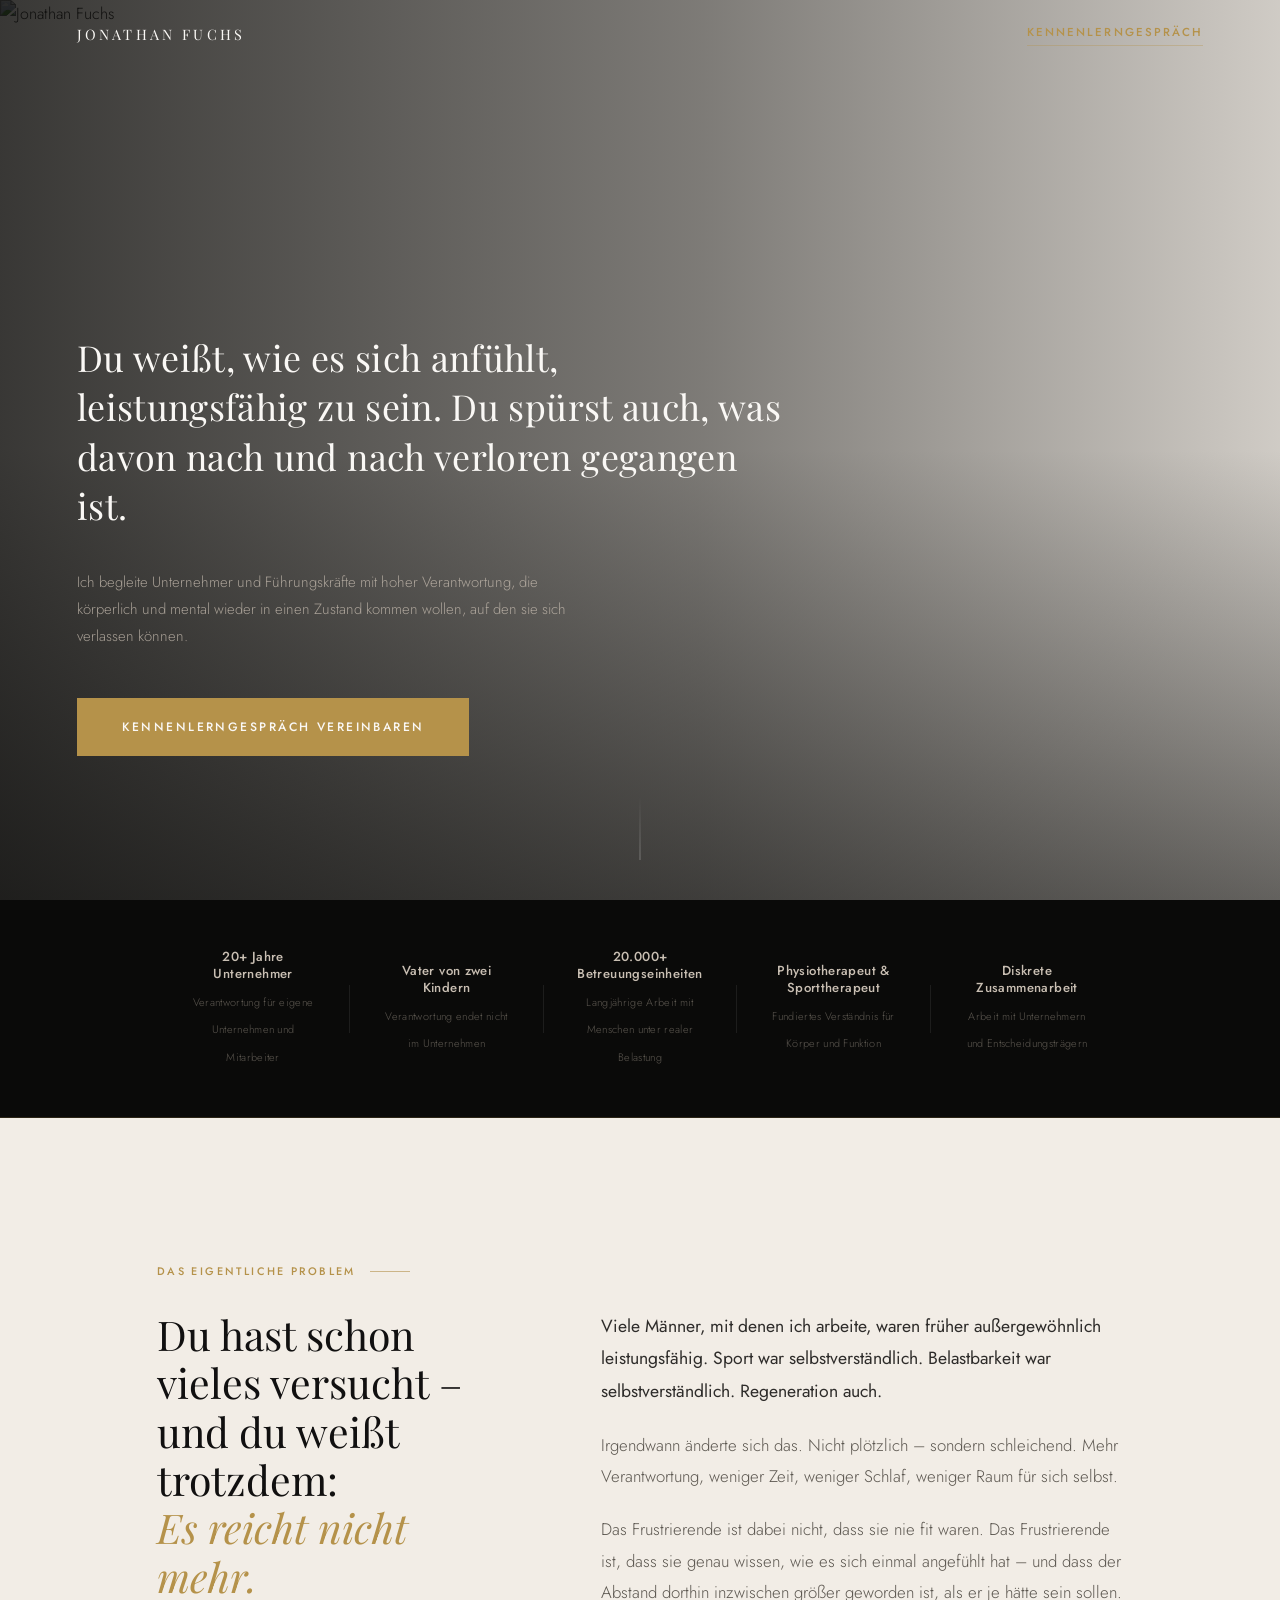
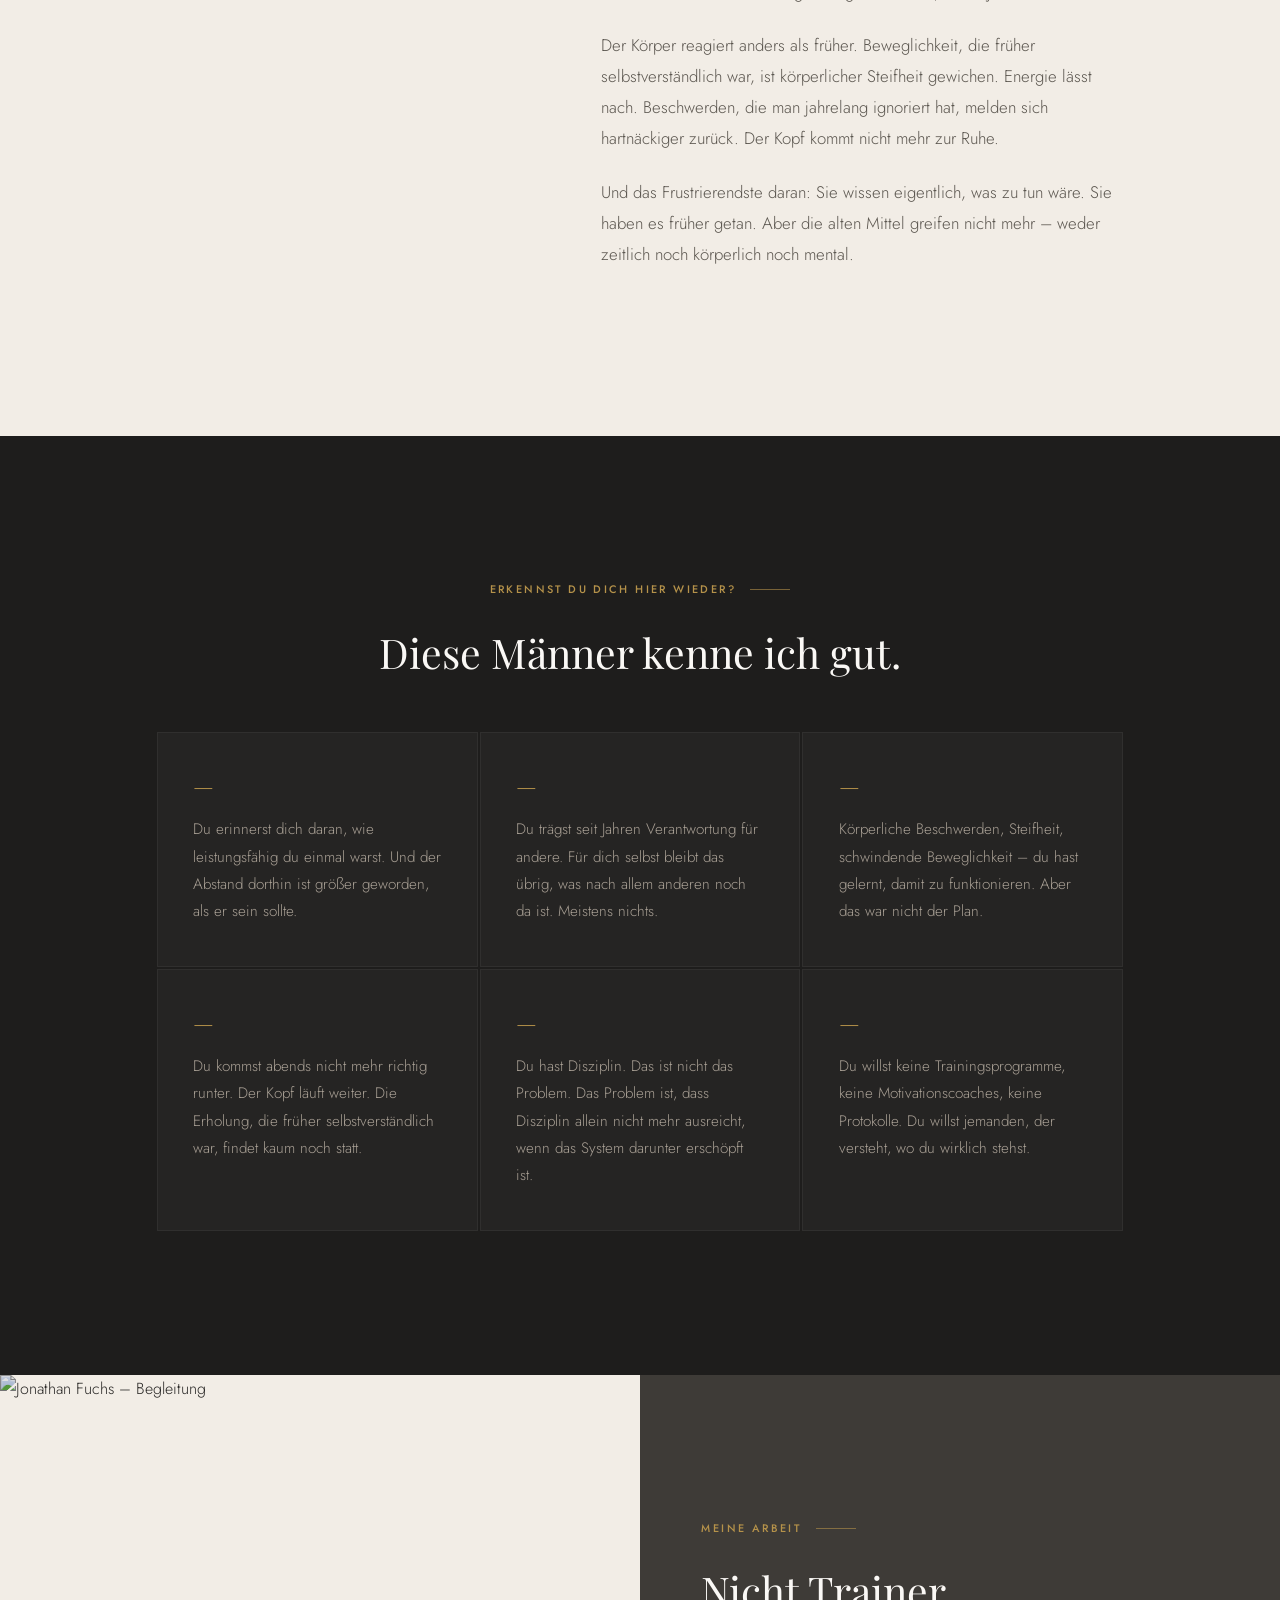
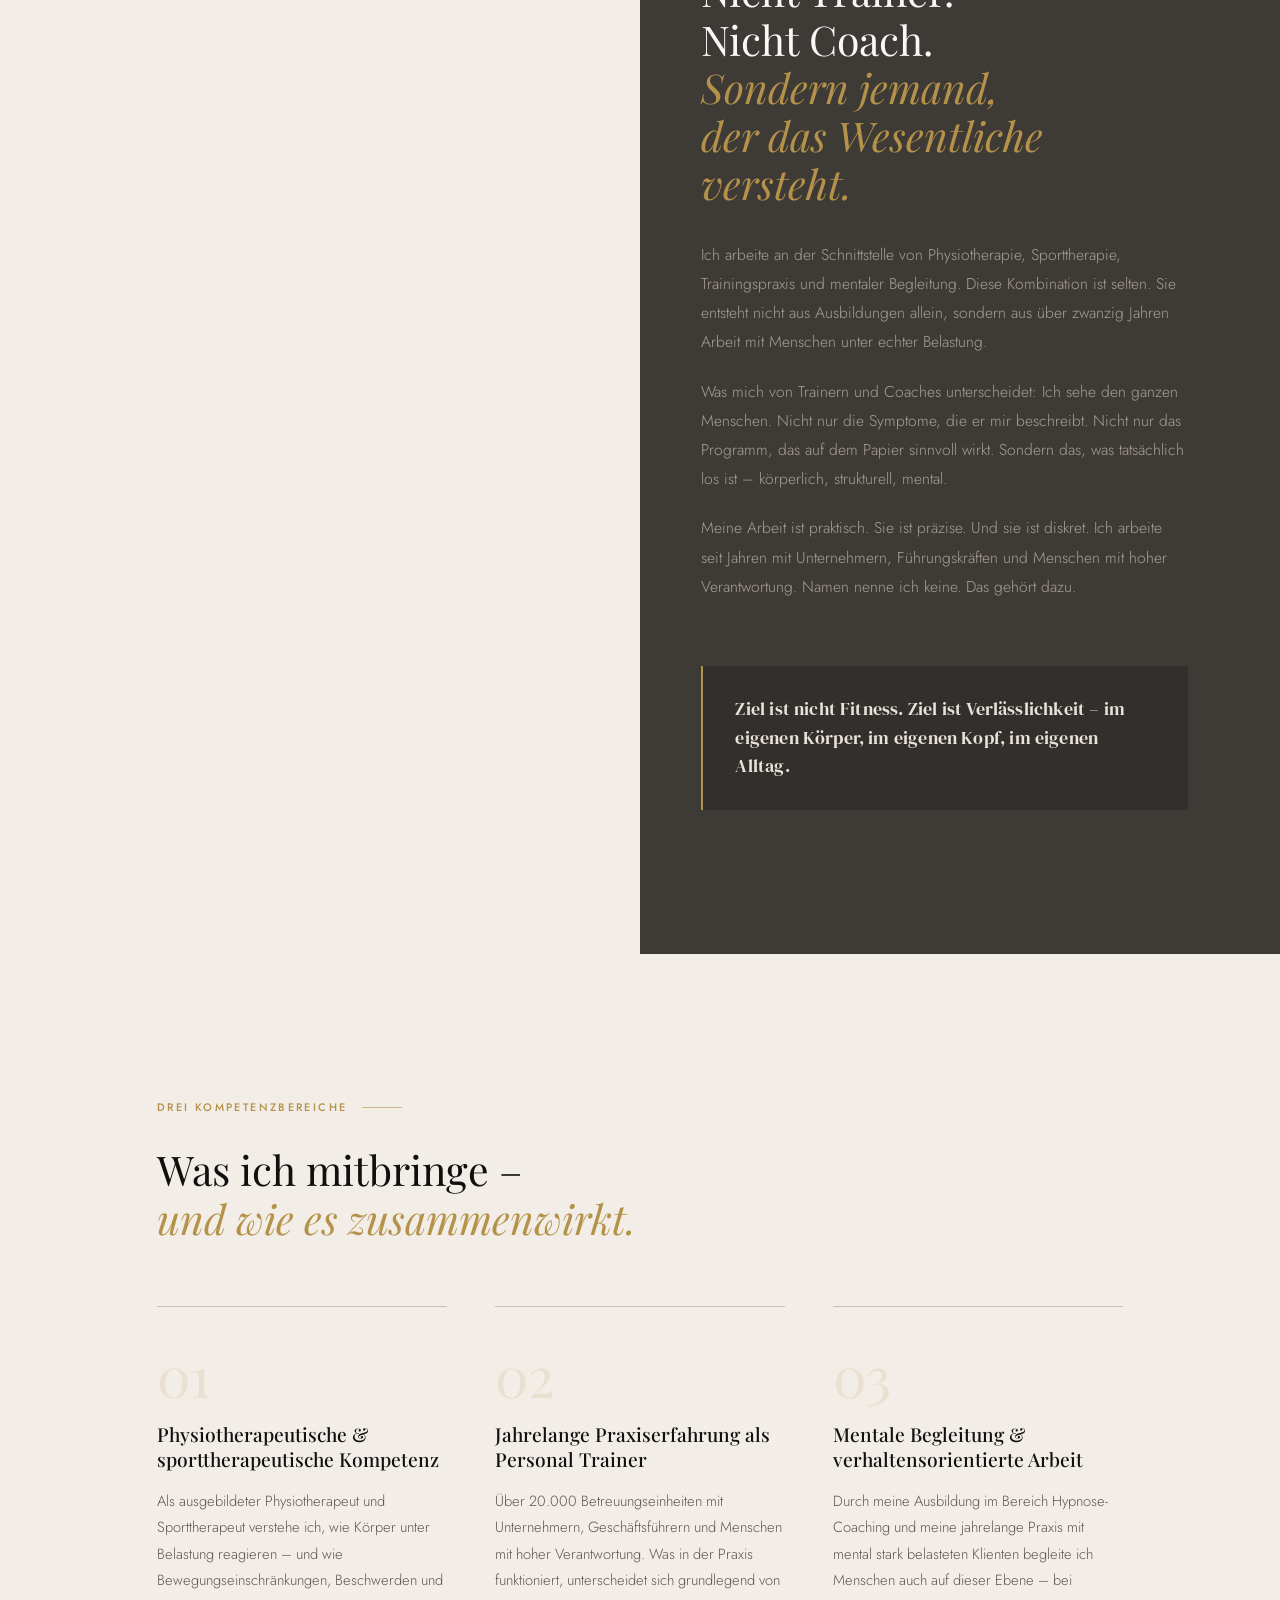
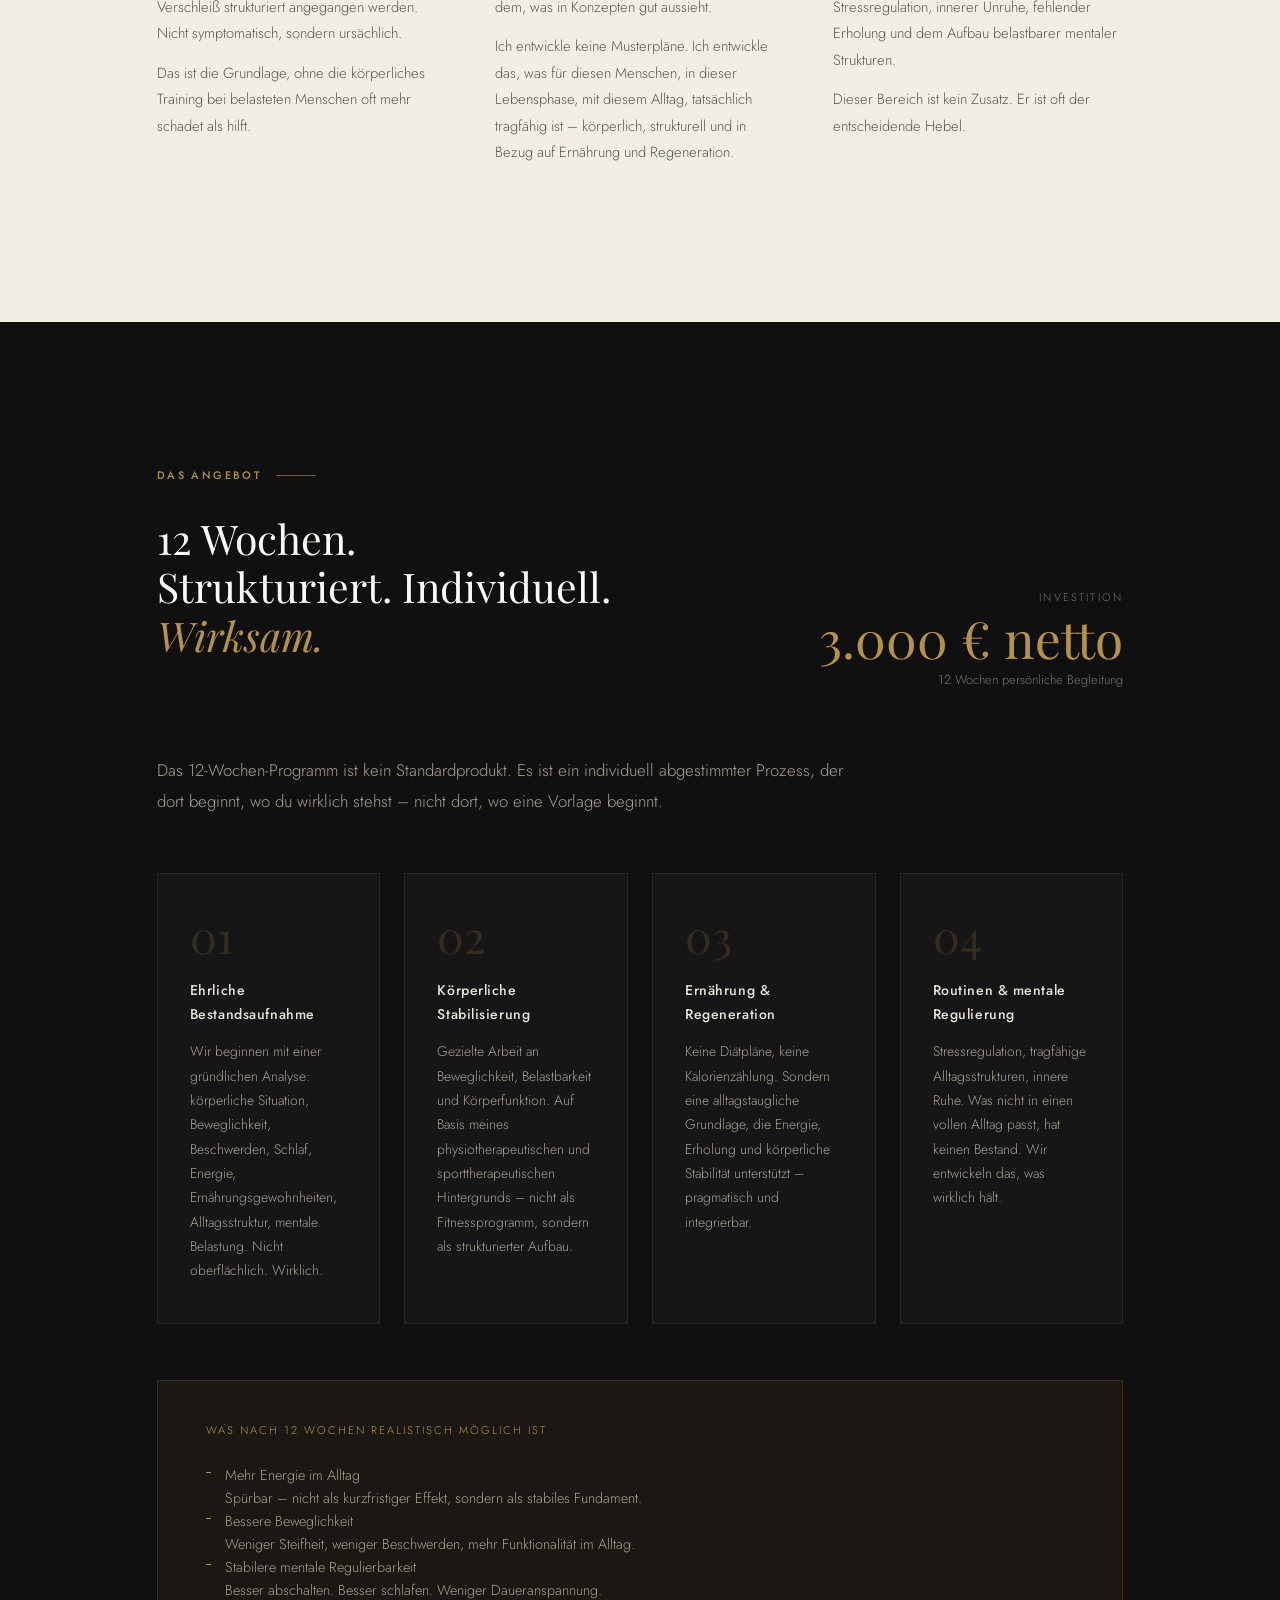
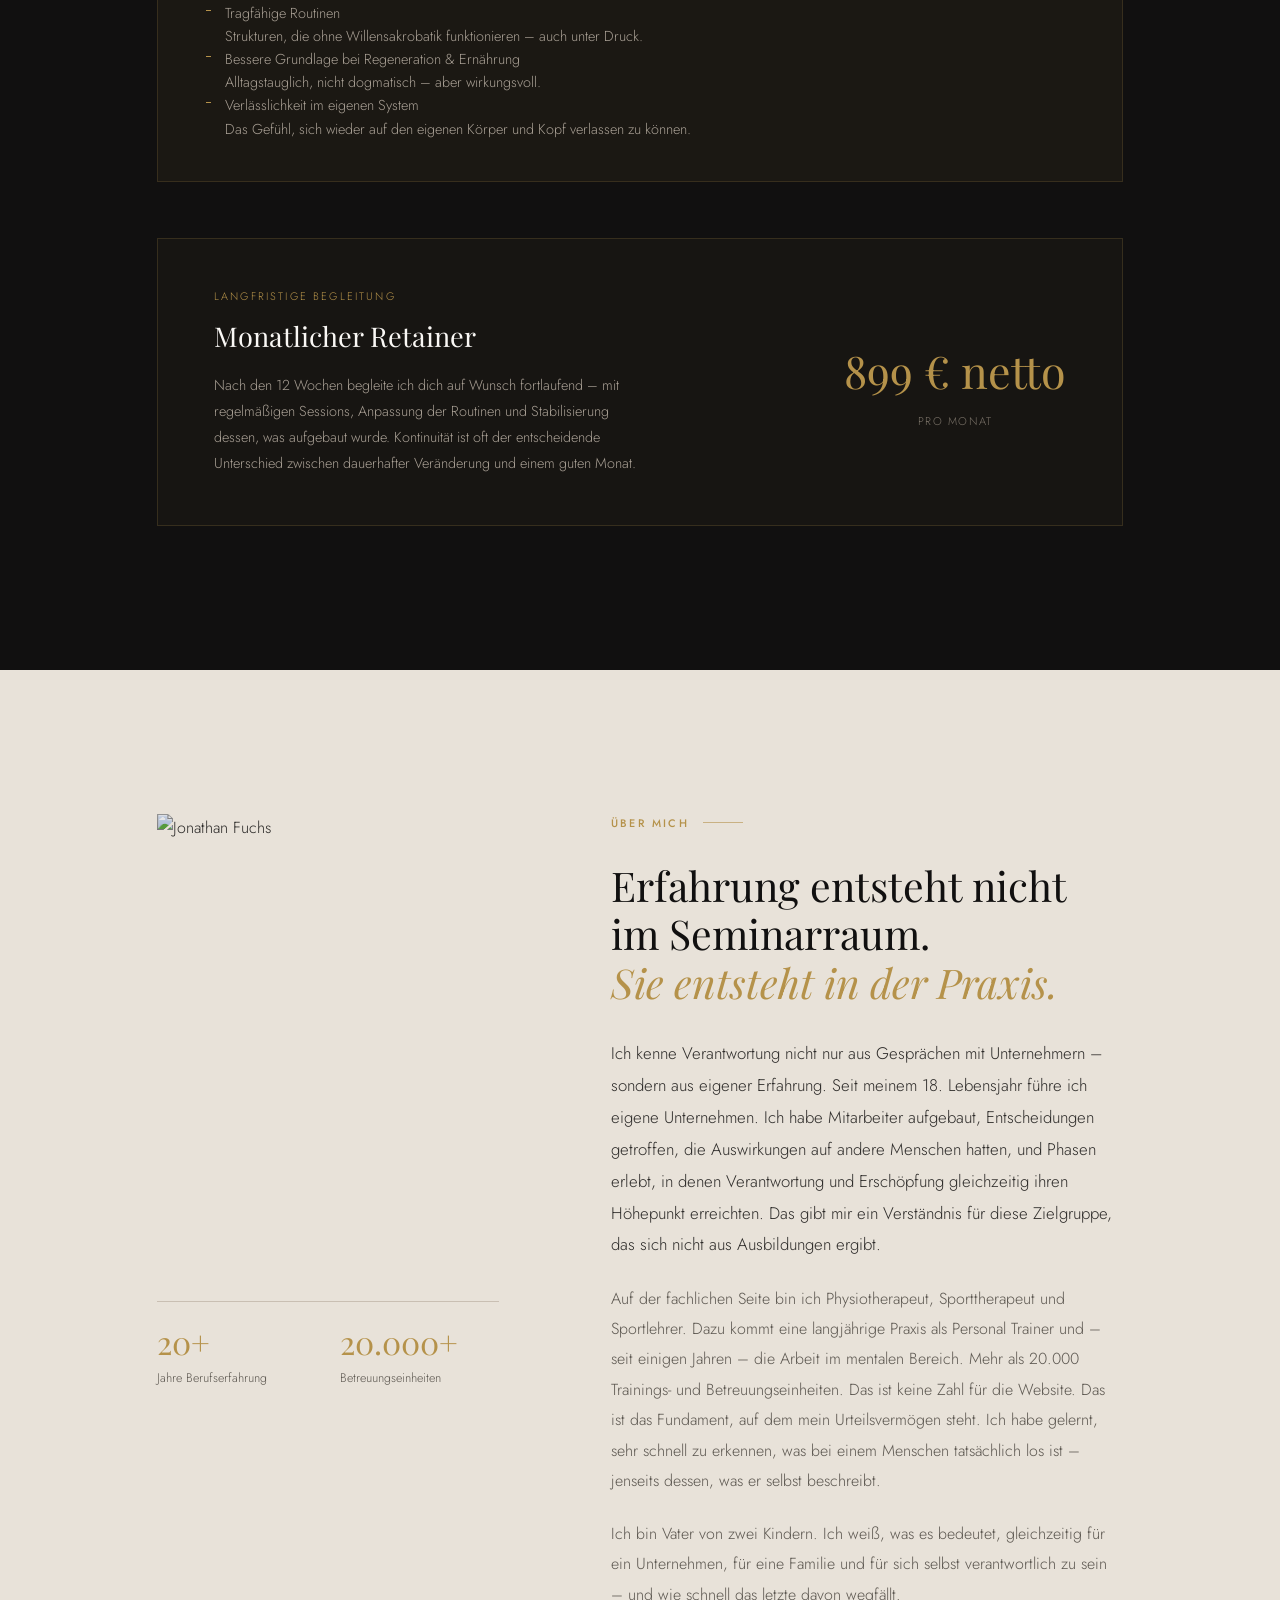
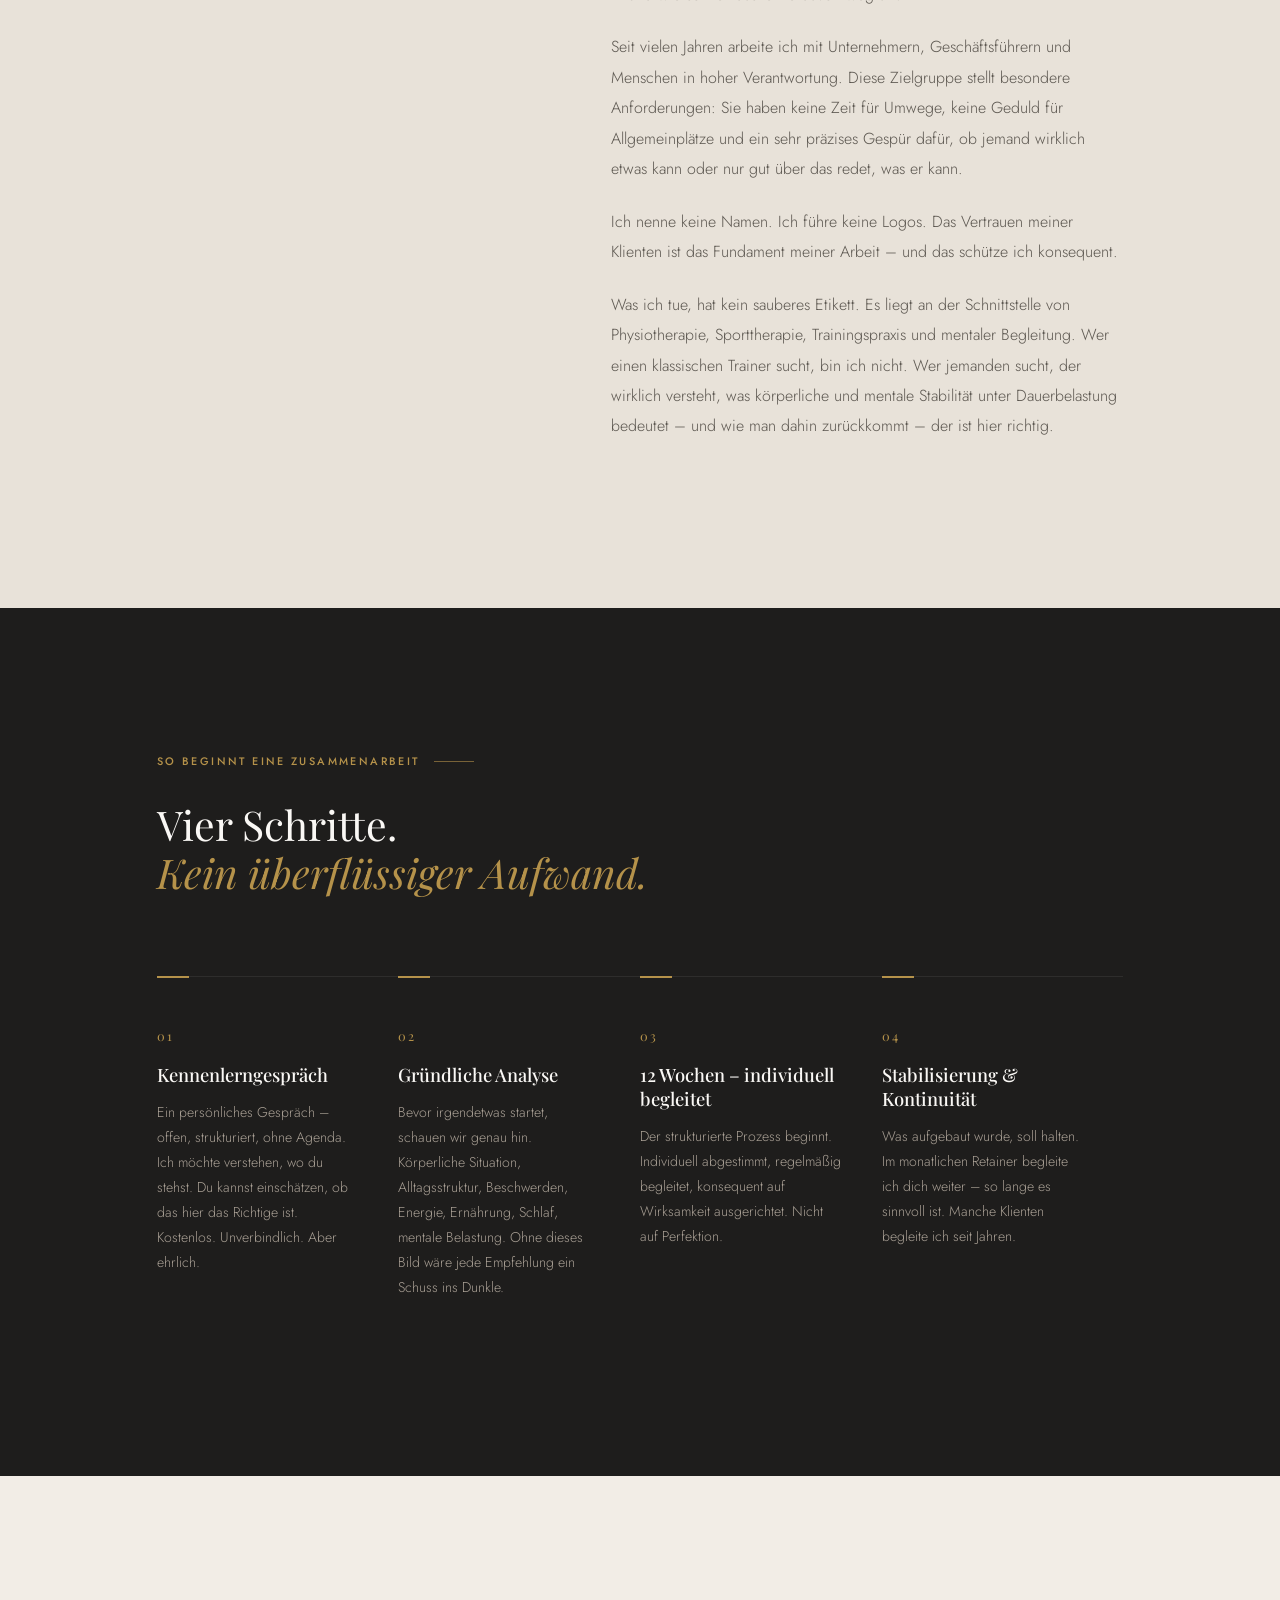
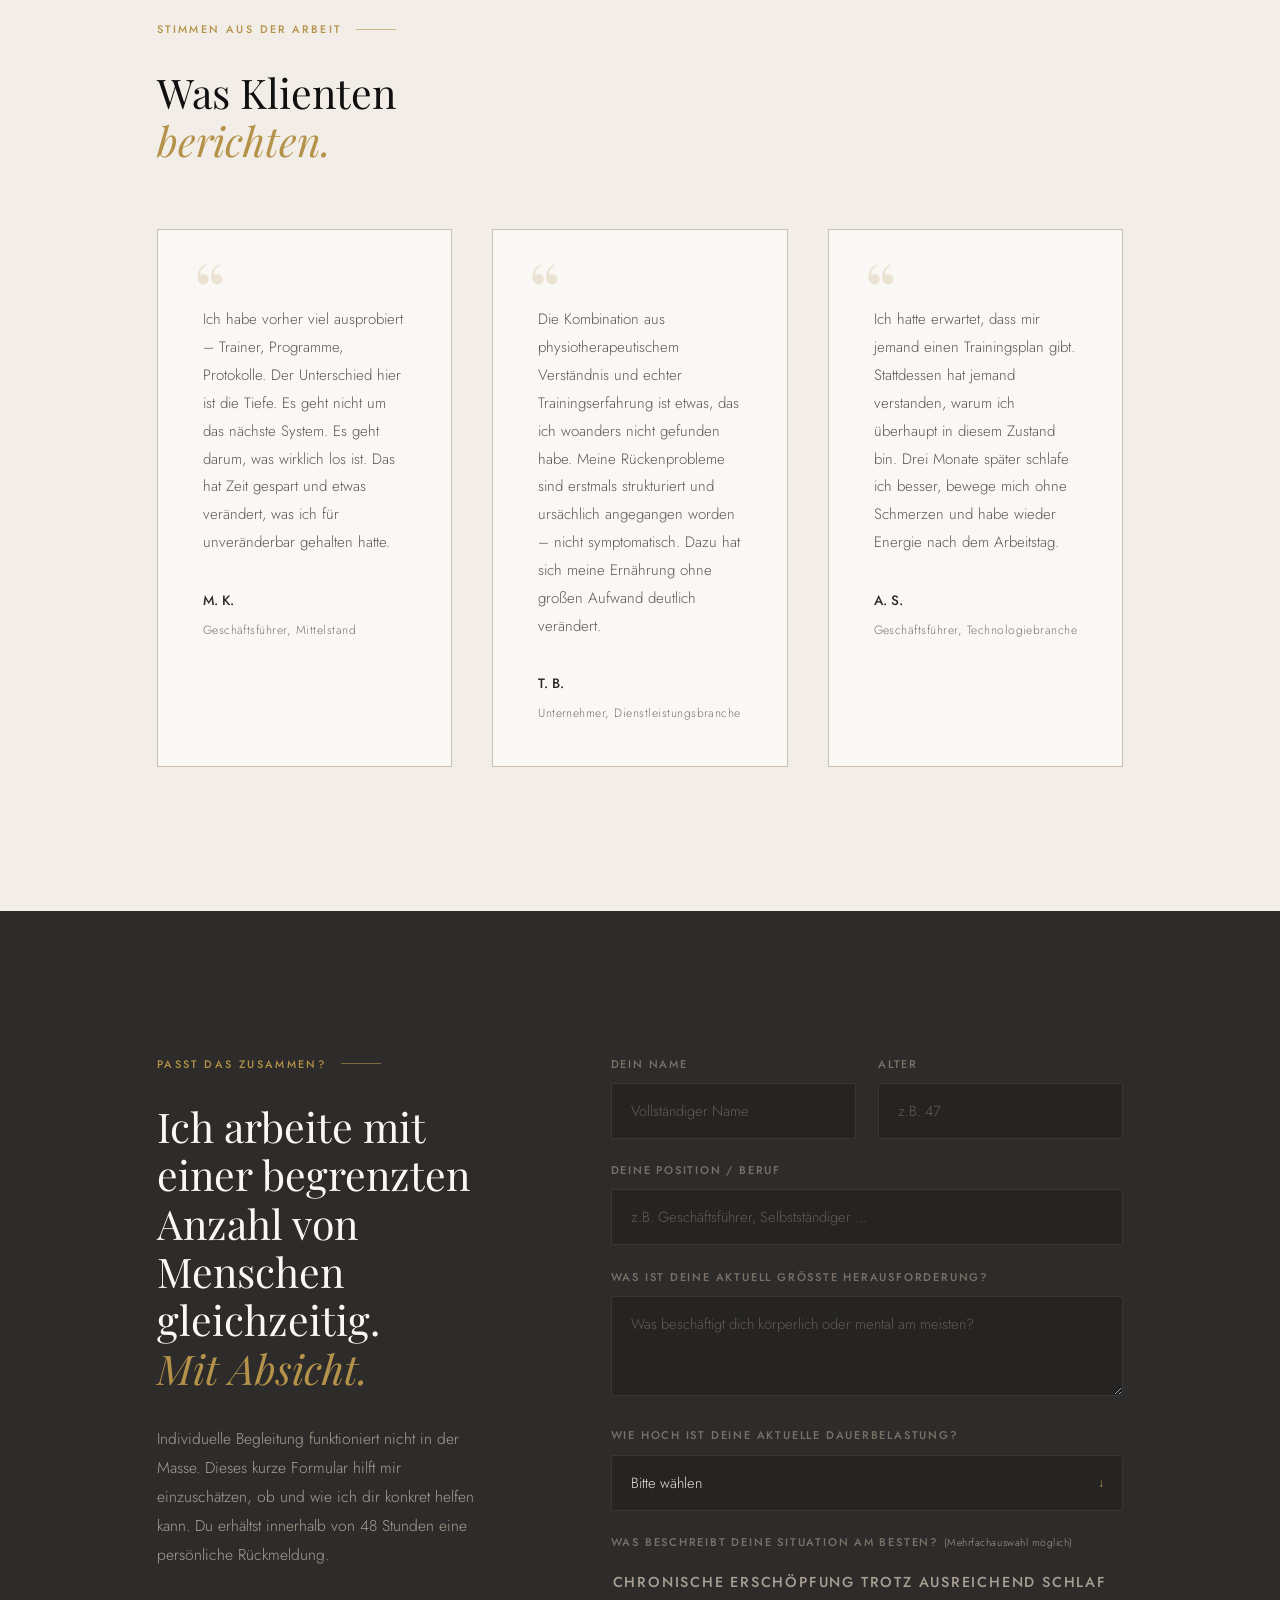
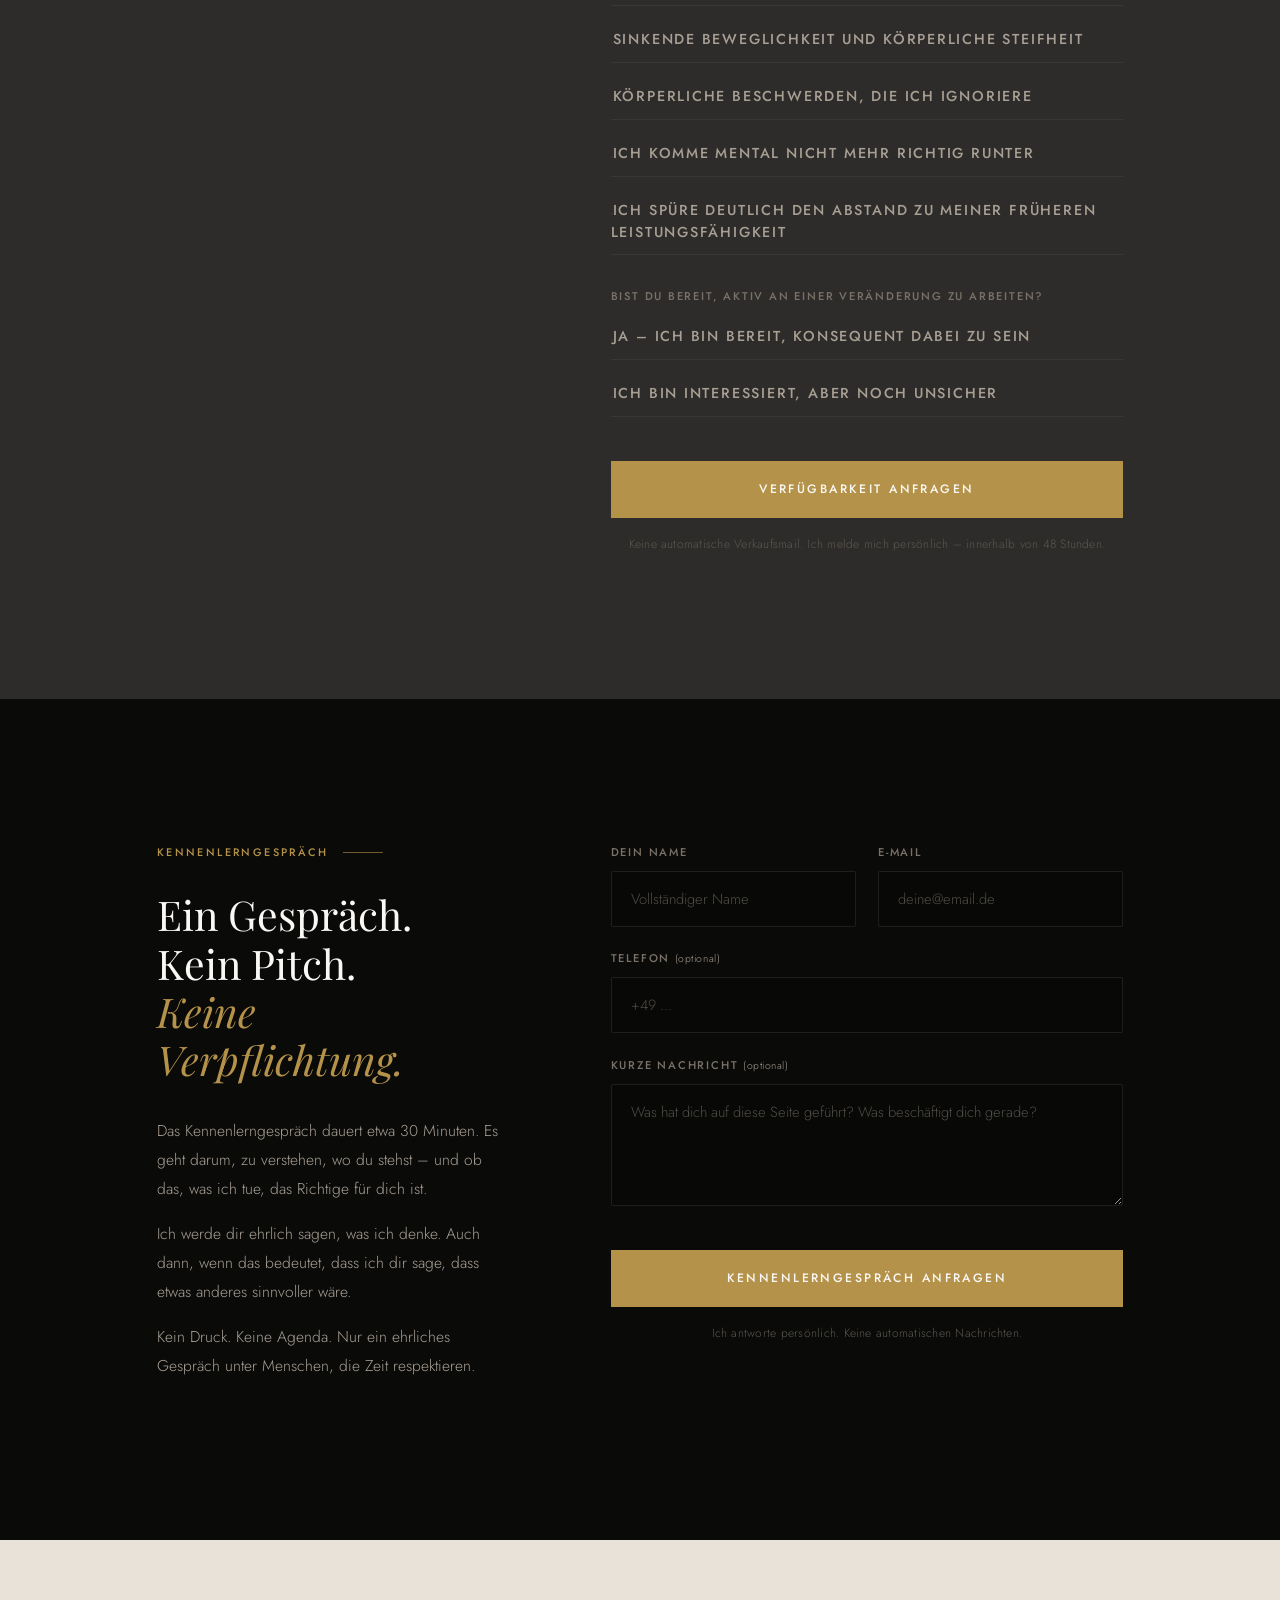
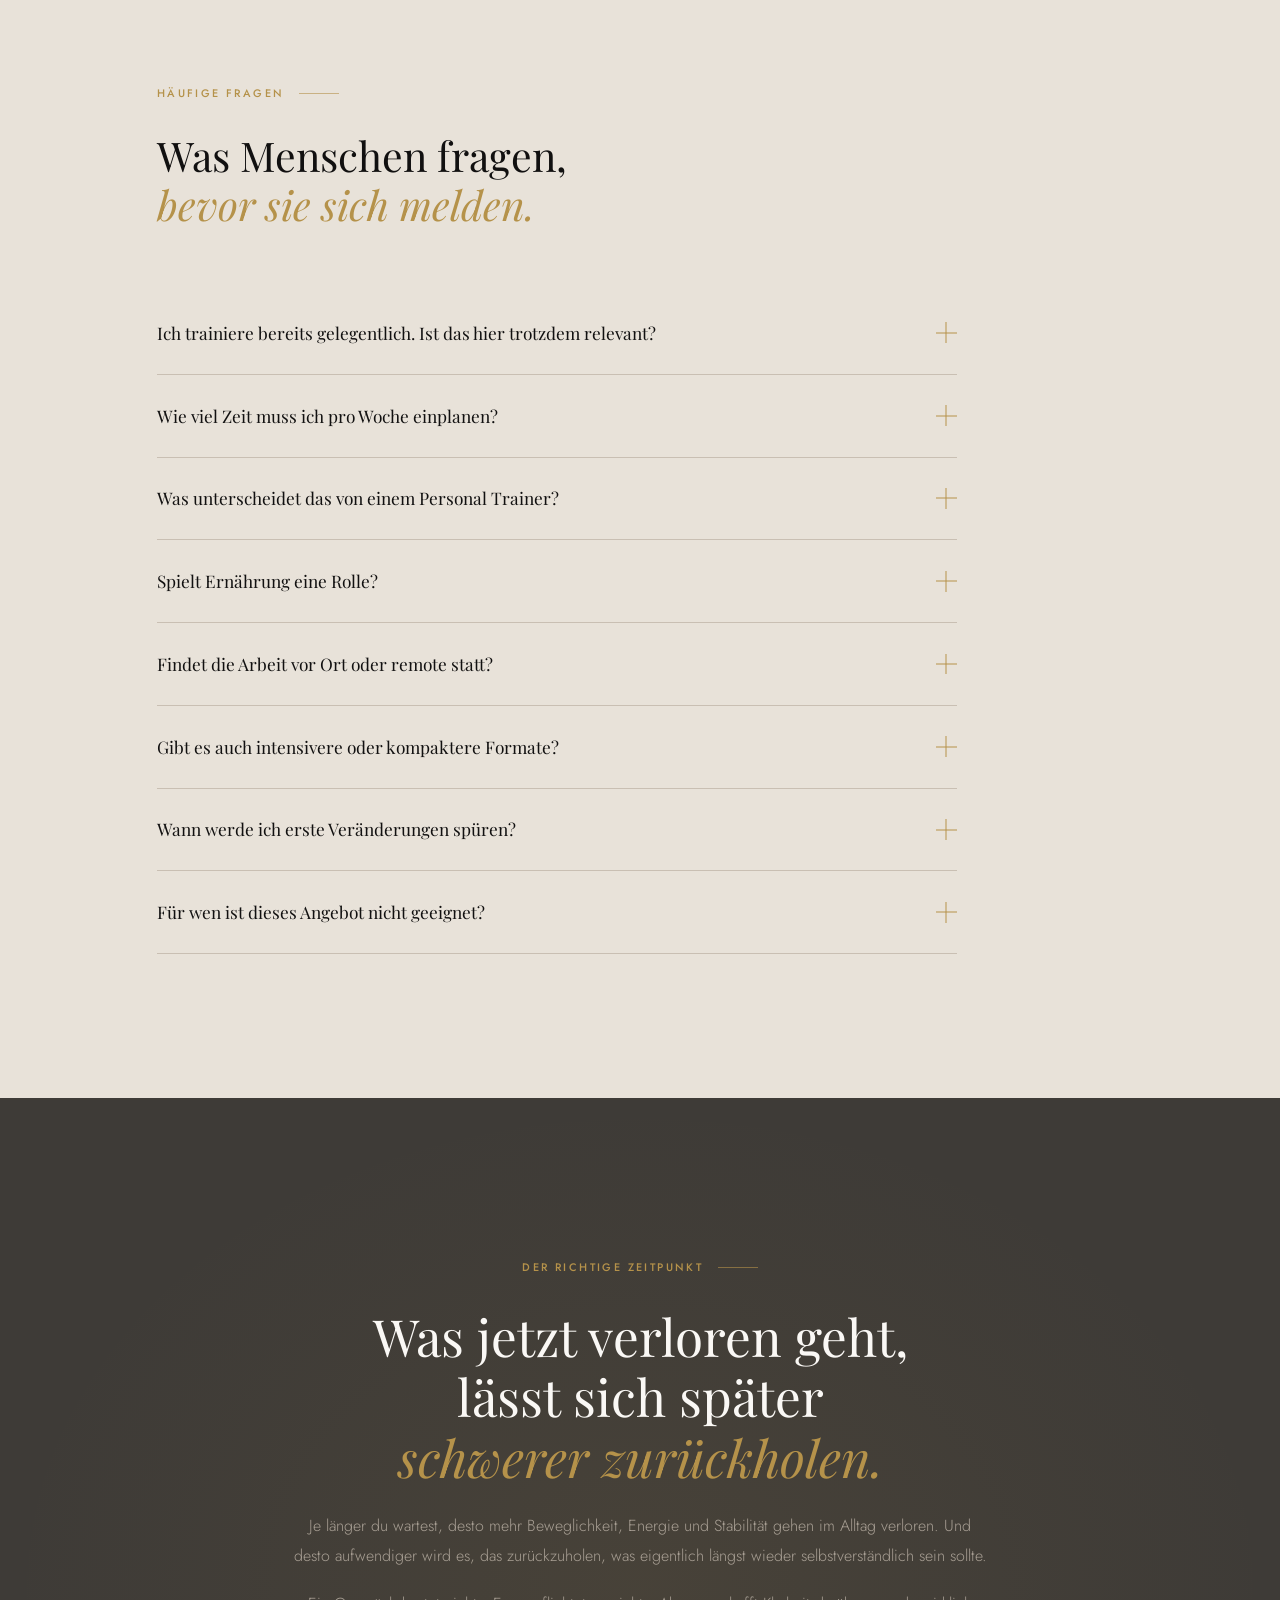
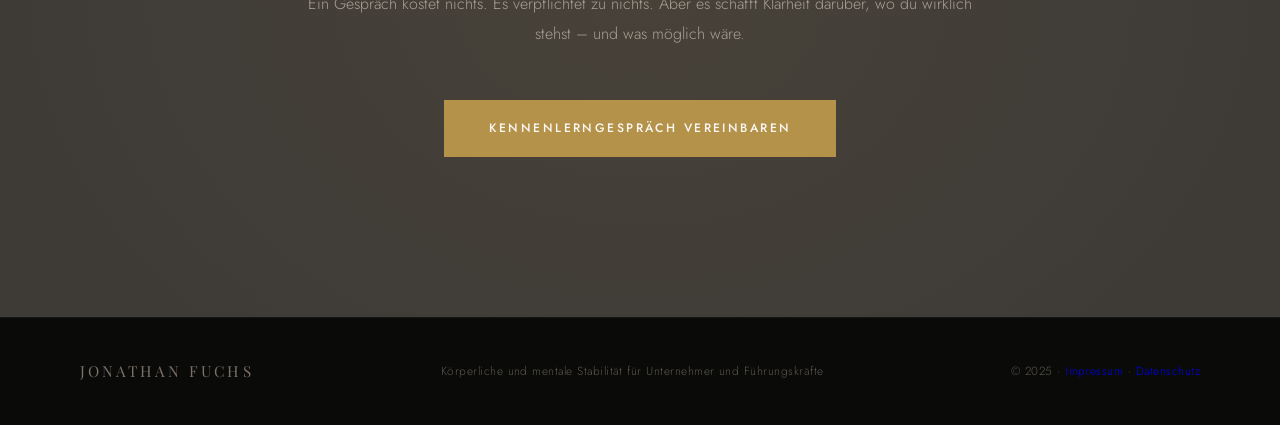
==== commit 1f85d0e2: "Add files via upload" ====
--- a/index.html
+++ b/index.html
@@ -71,7 +71,7 @@
     <div class="section-label">Das eigentliche Problem</div>
     <div class="problem-grid">
       <div class="problem-left">
-        <h2>Du hast schon vieles versucht – und du weißt trotzdem: <em>Es reicht nicht mehr.</em></h2>
+        <h2>Du hast schon vieles versucht –<br>und du weißt trotzdem:<br><em>Es reicht nicht mehr.</em></h2>
       </div>
       <div class="problem-right">
         <p class="problem-lead">Viele Männer, mit denen ich arbeite, waren früher außergewöhnlich leistungsfähig. Sport war selbstverständlich. Belastbarkeit war selbstverständlich. Regeneration auch.</p>
